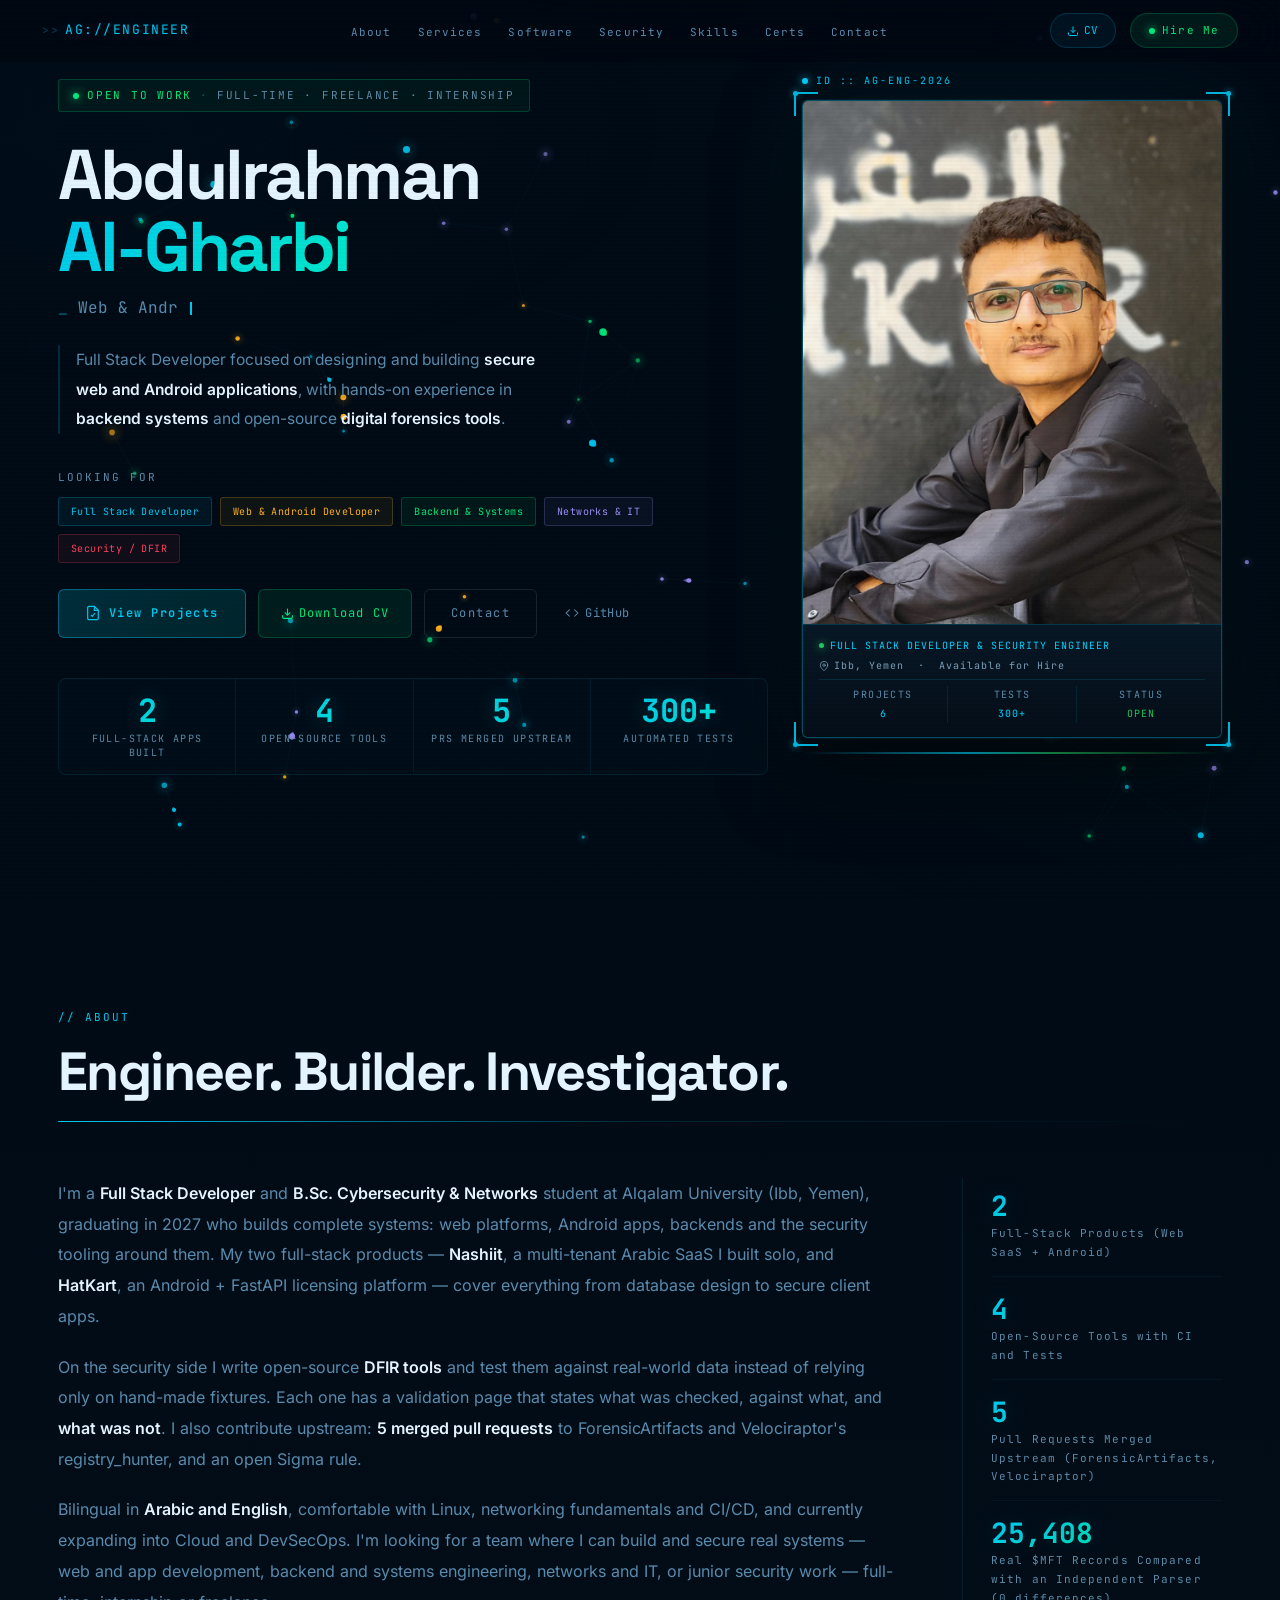
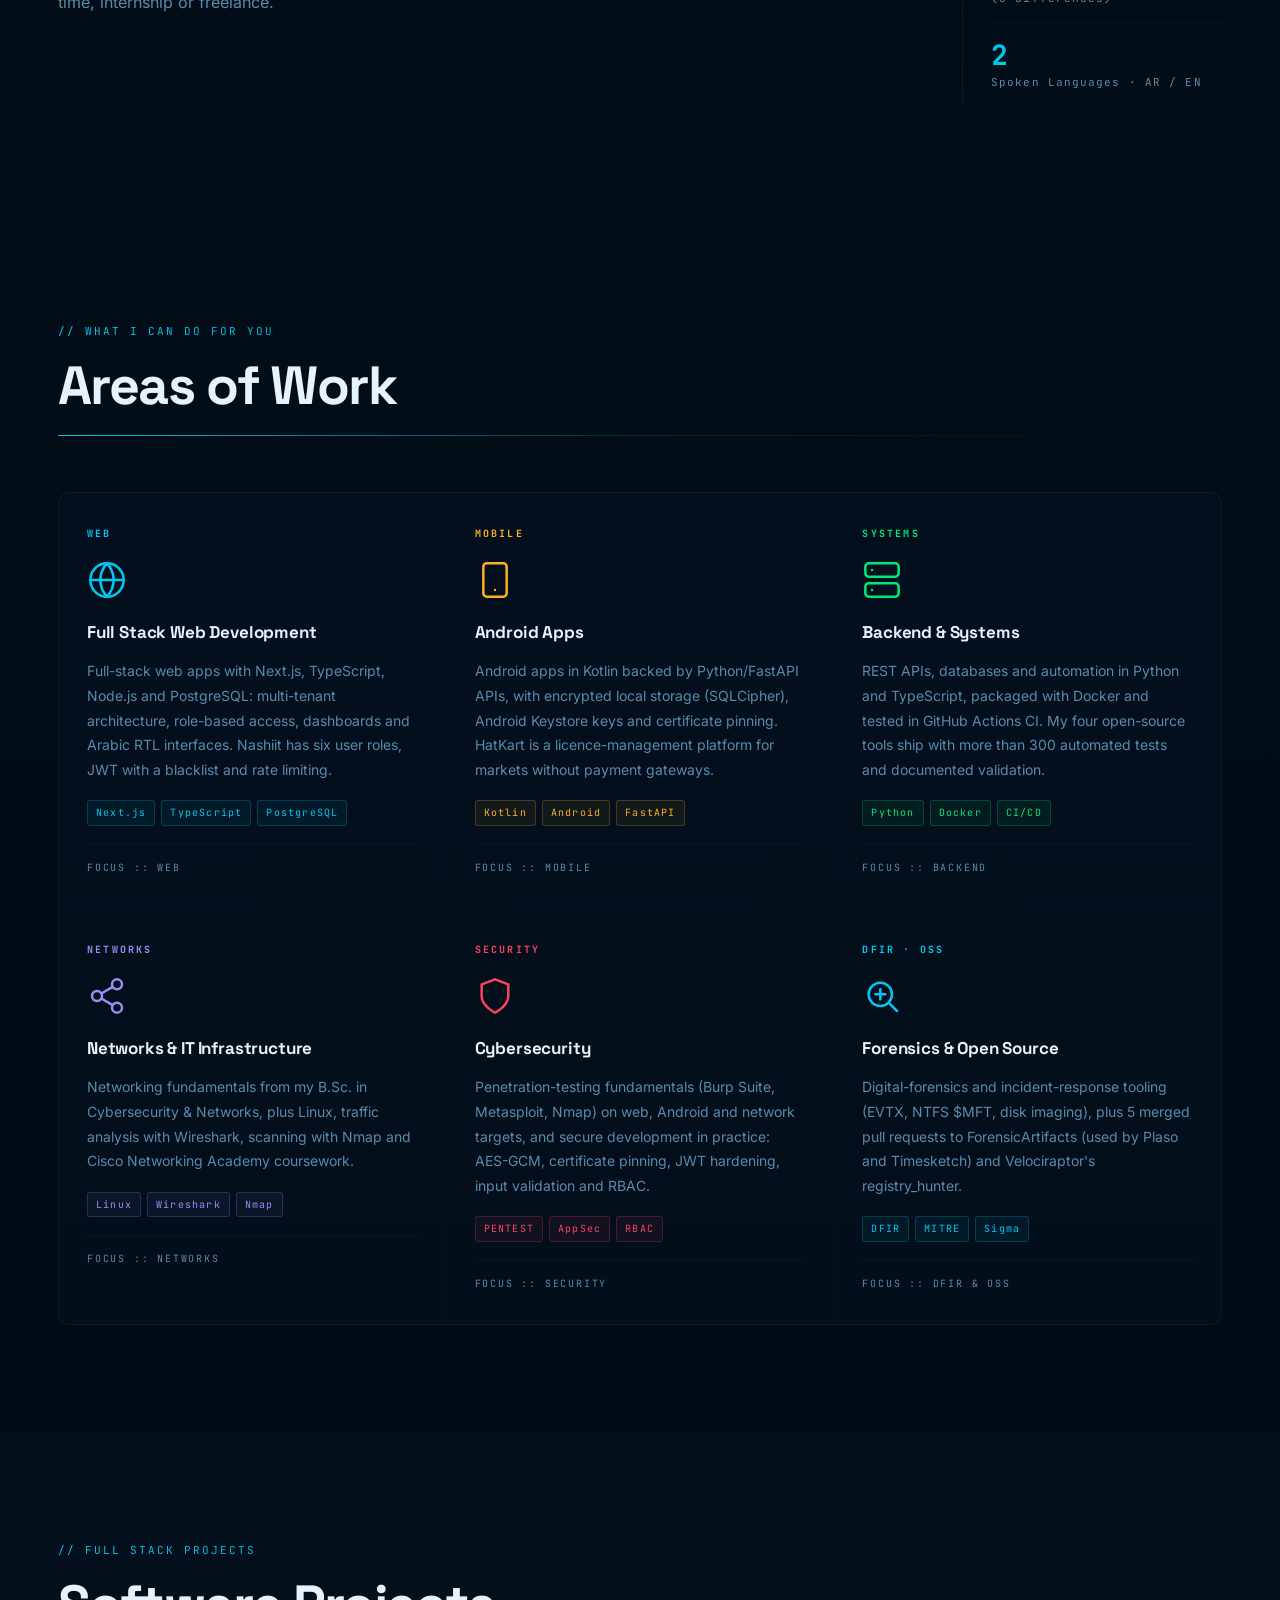
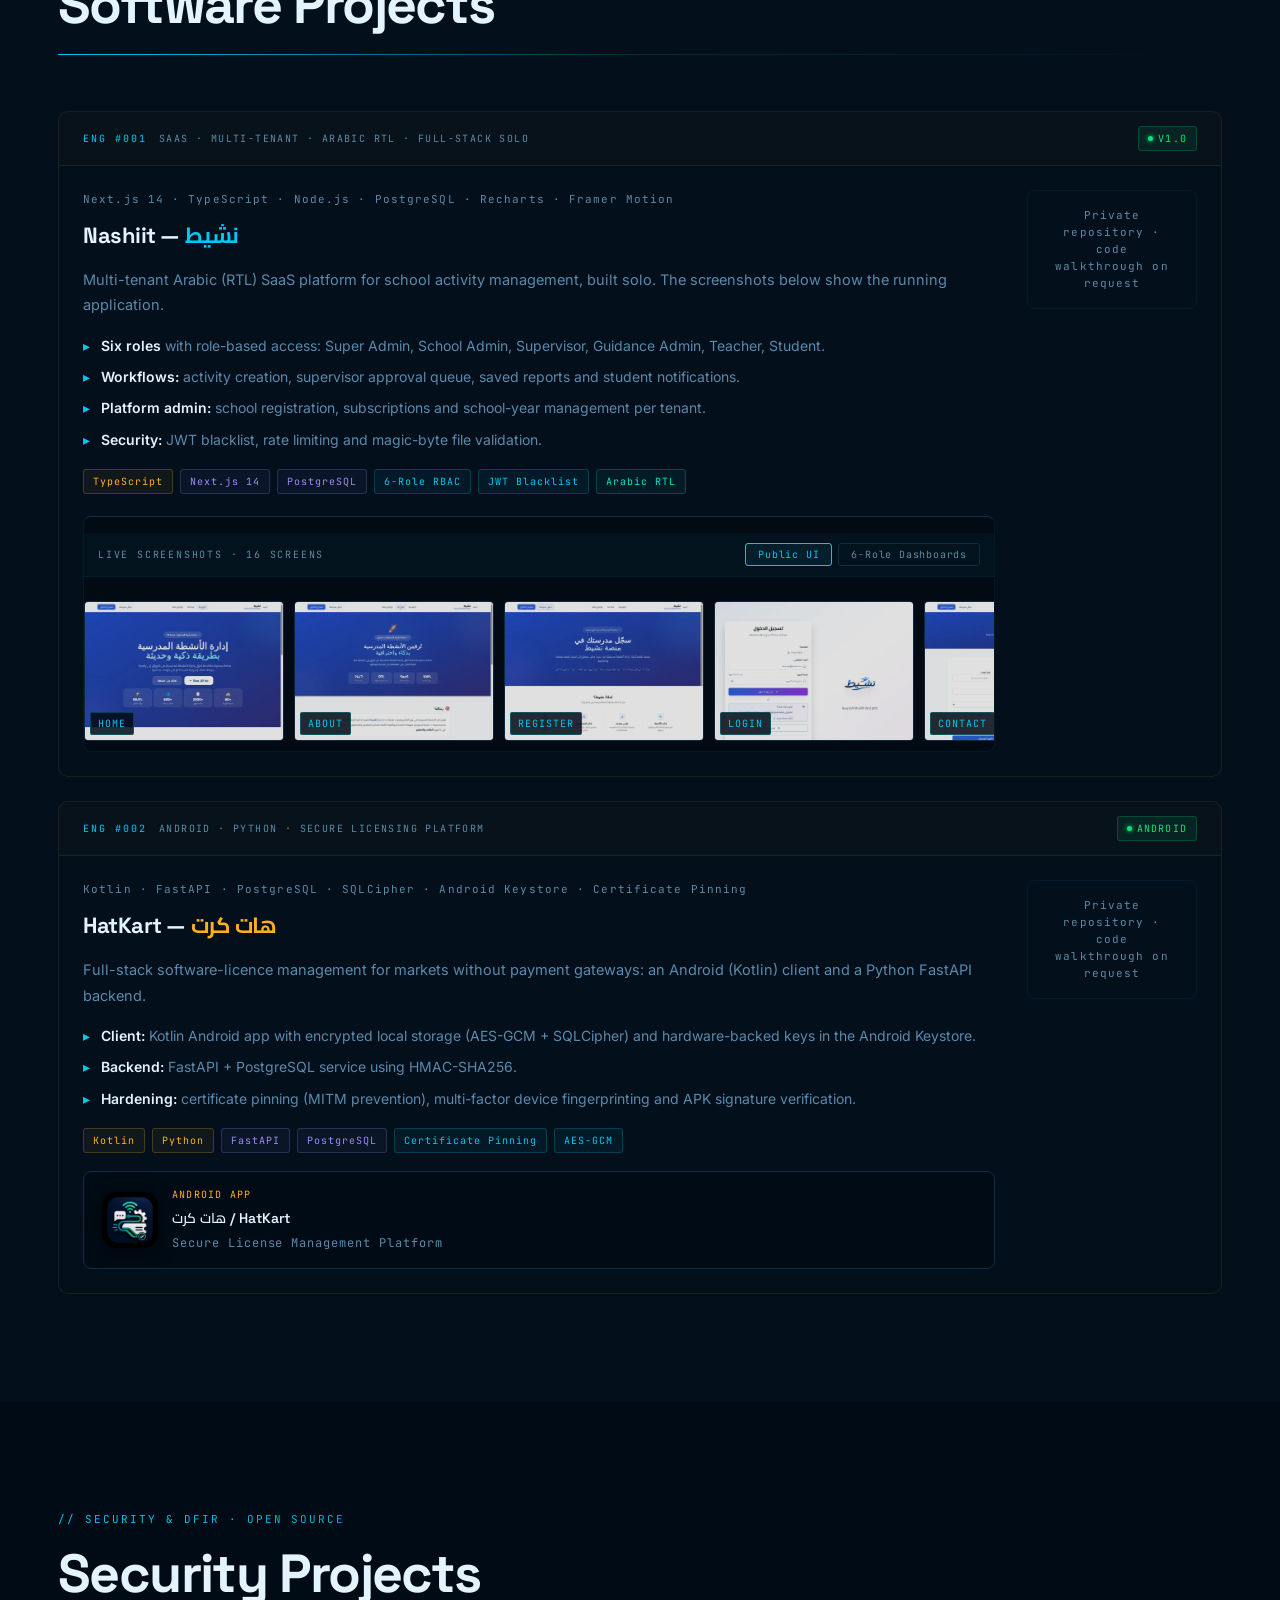
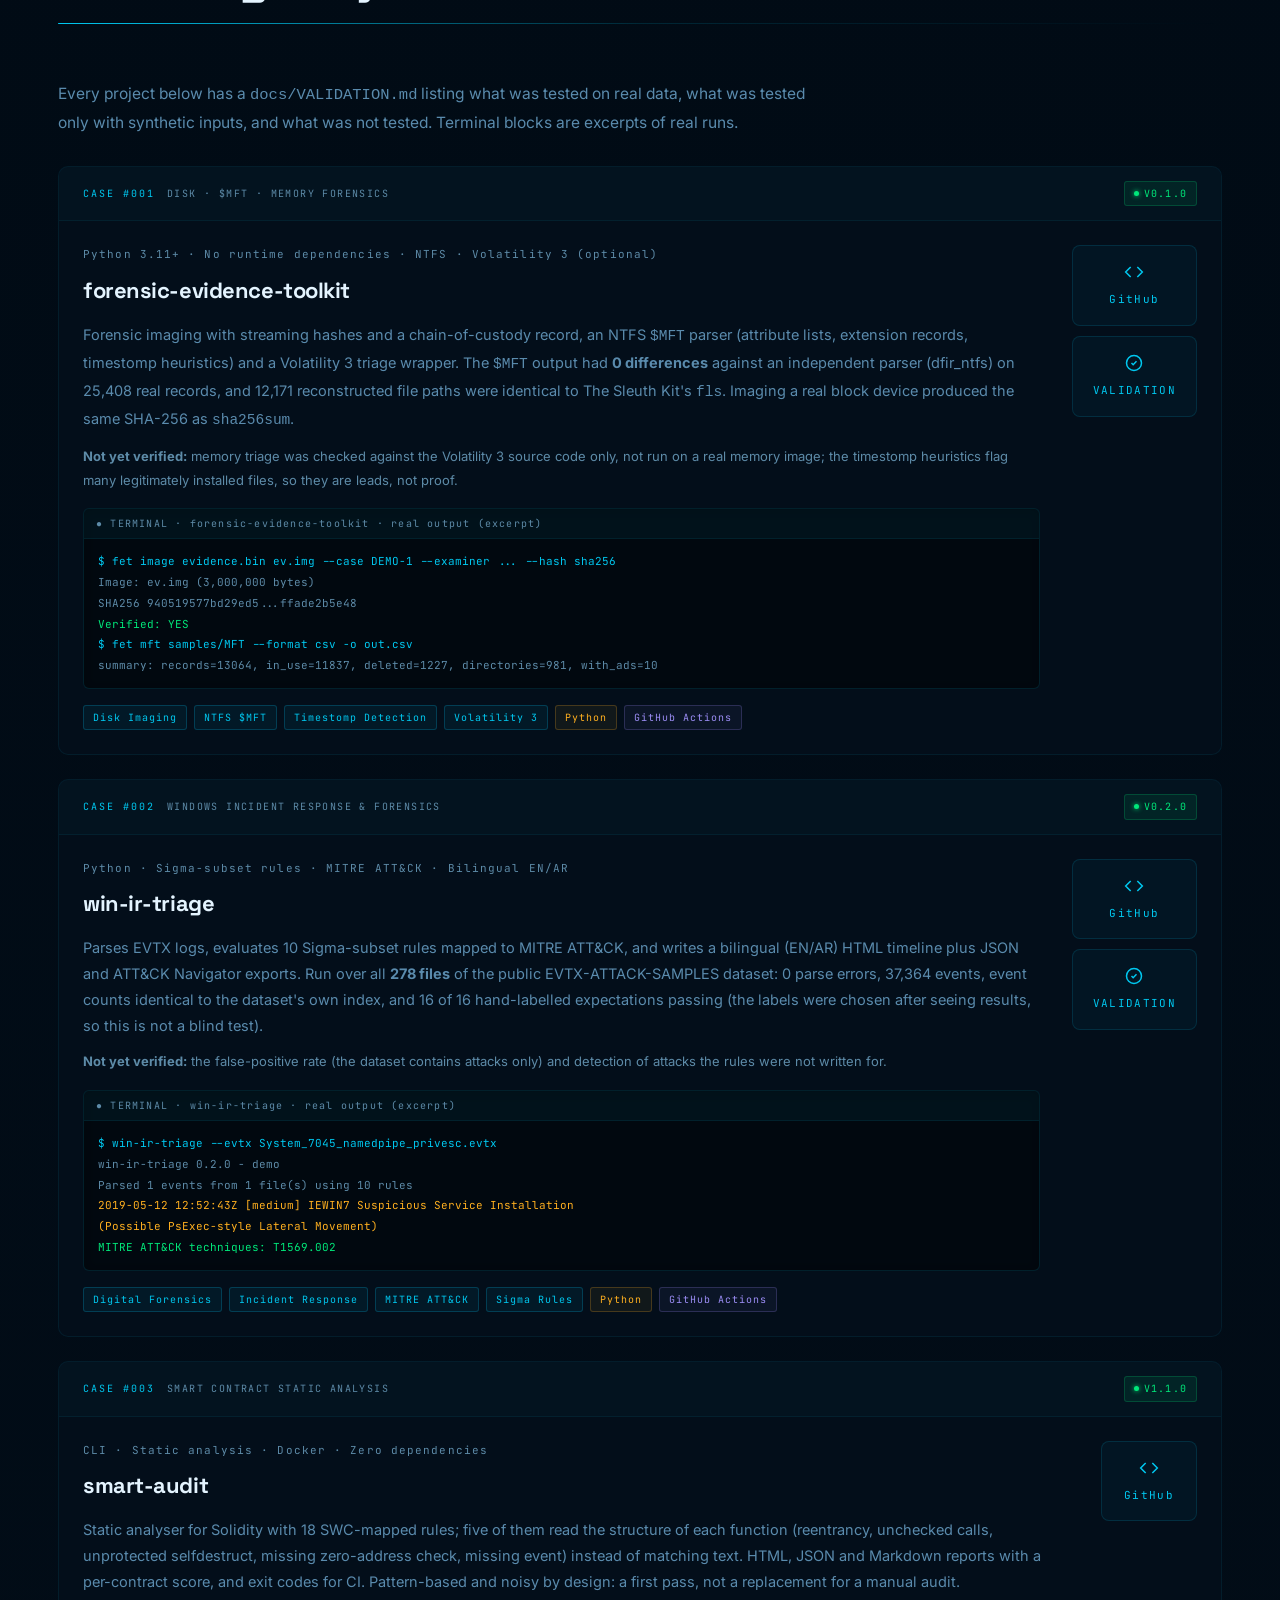
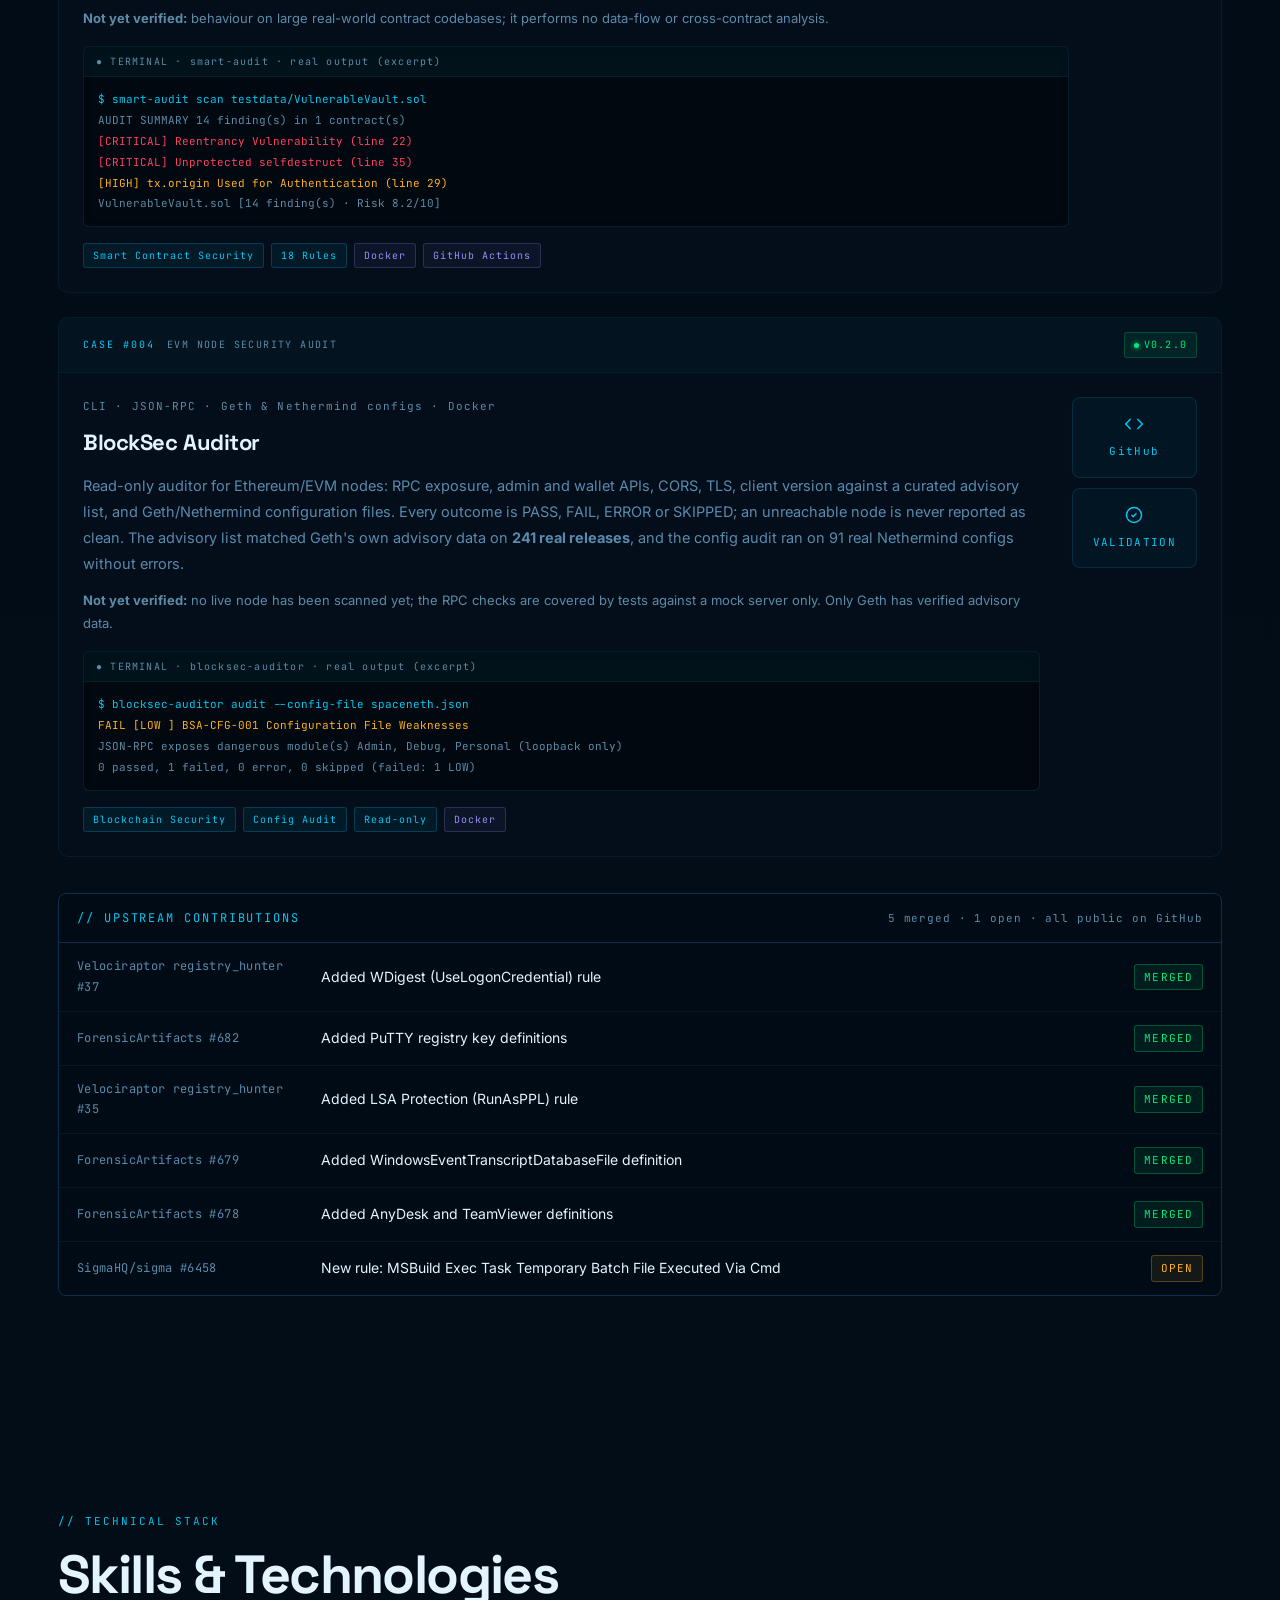
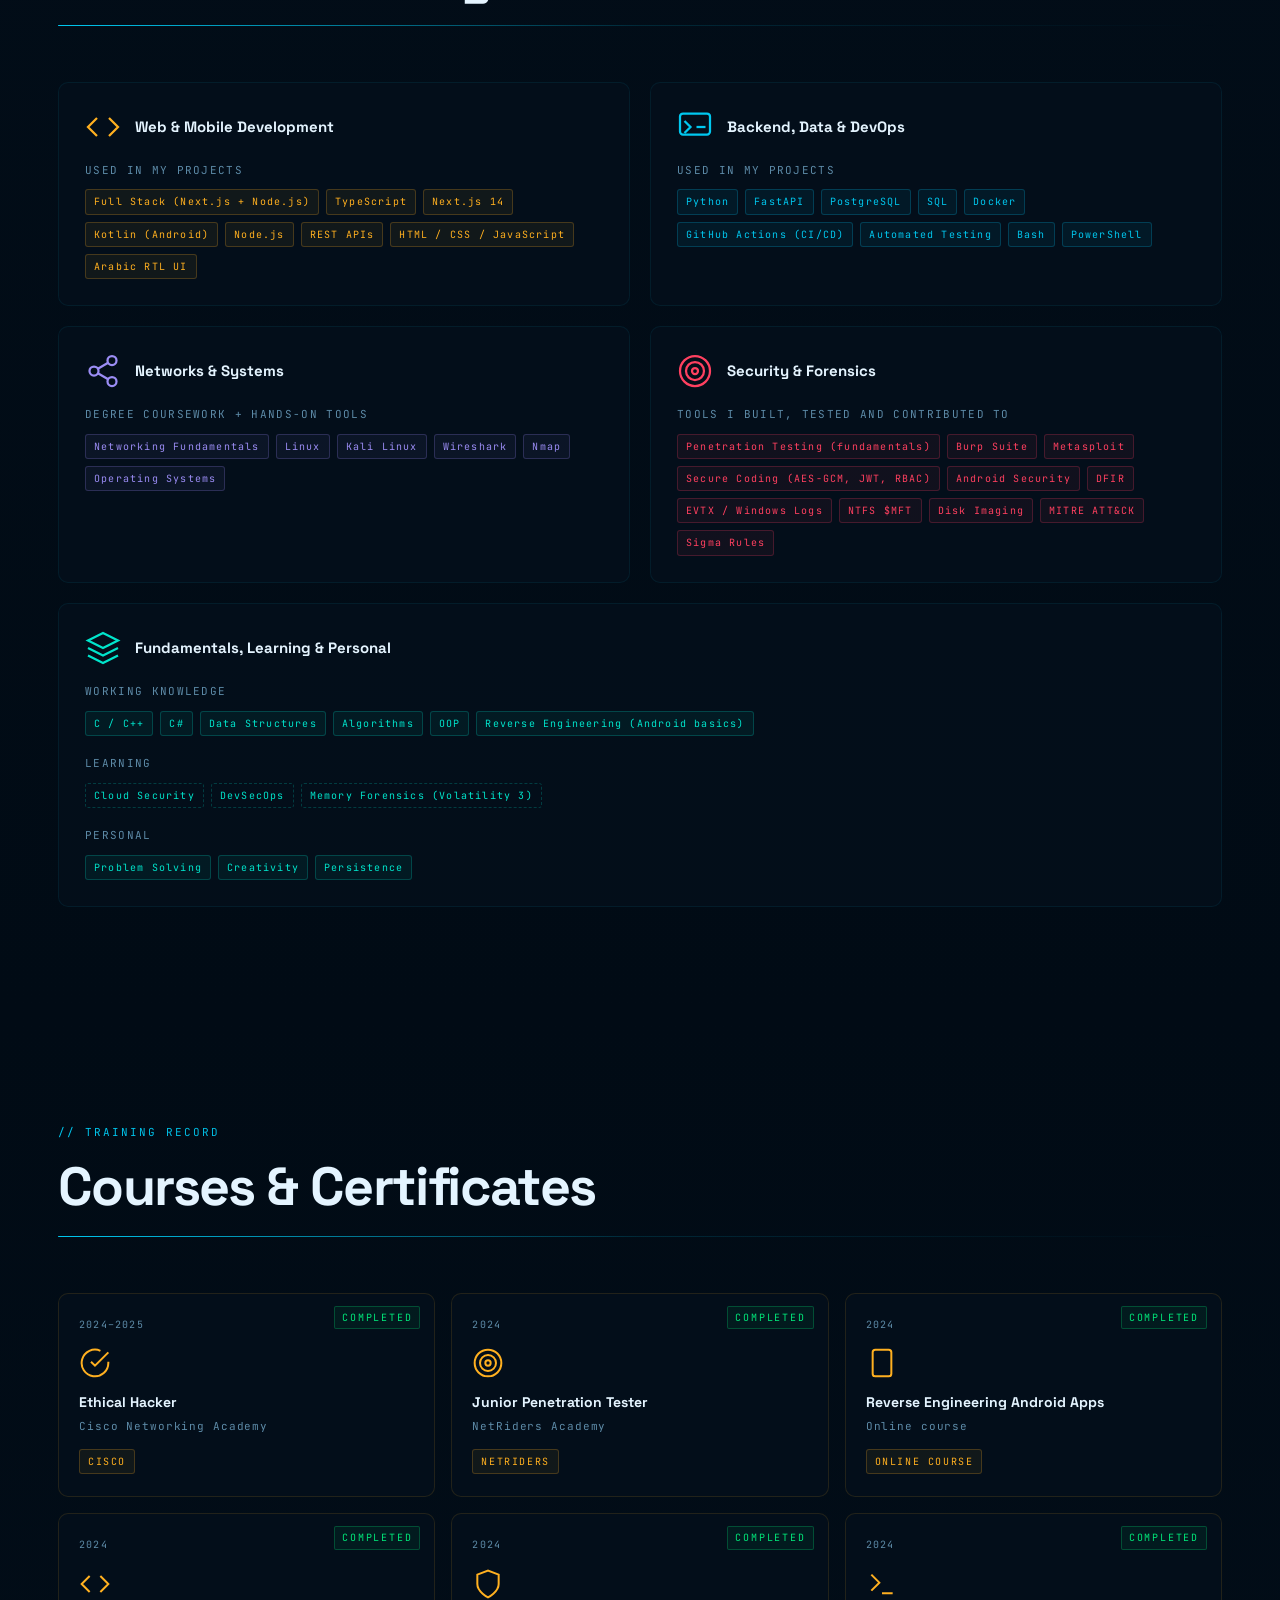
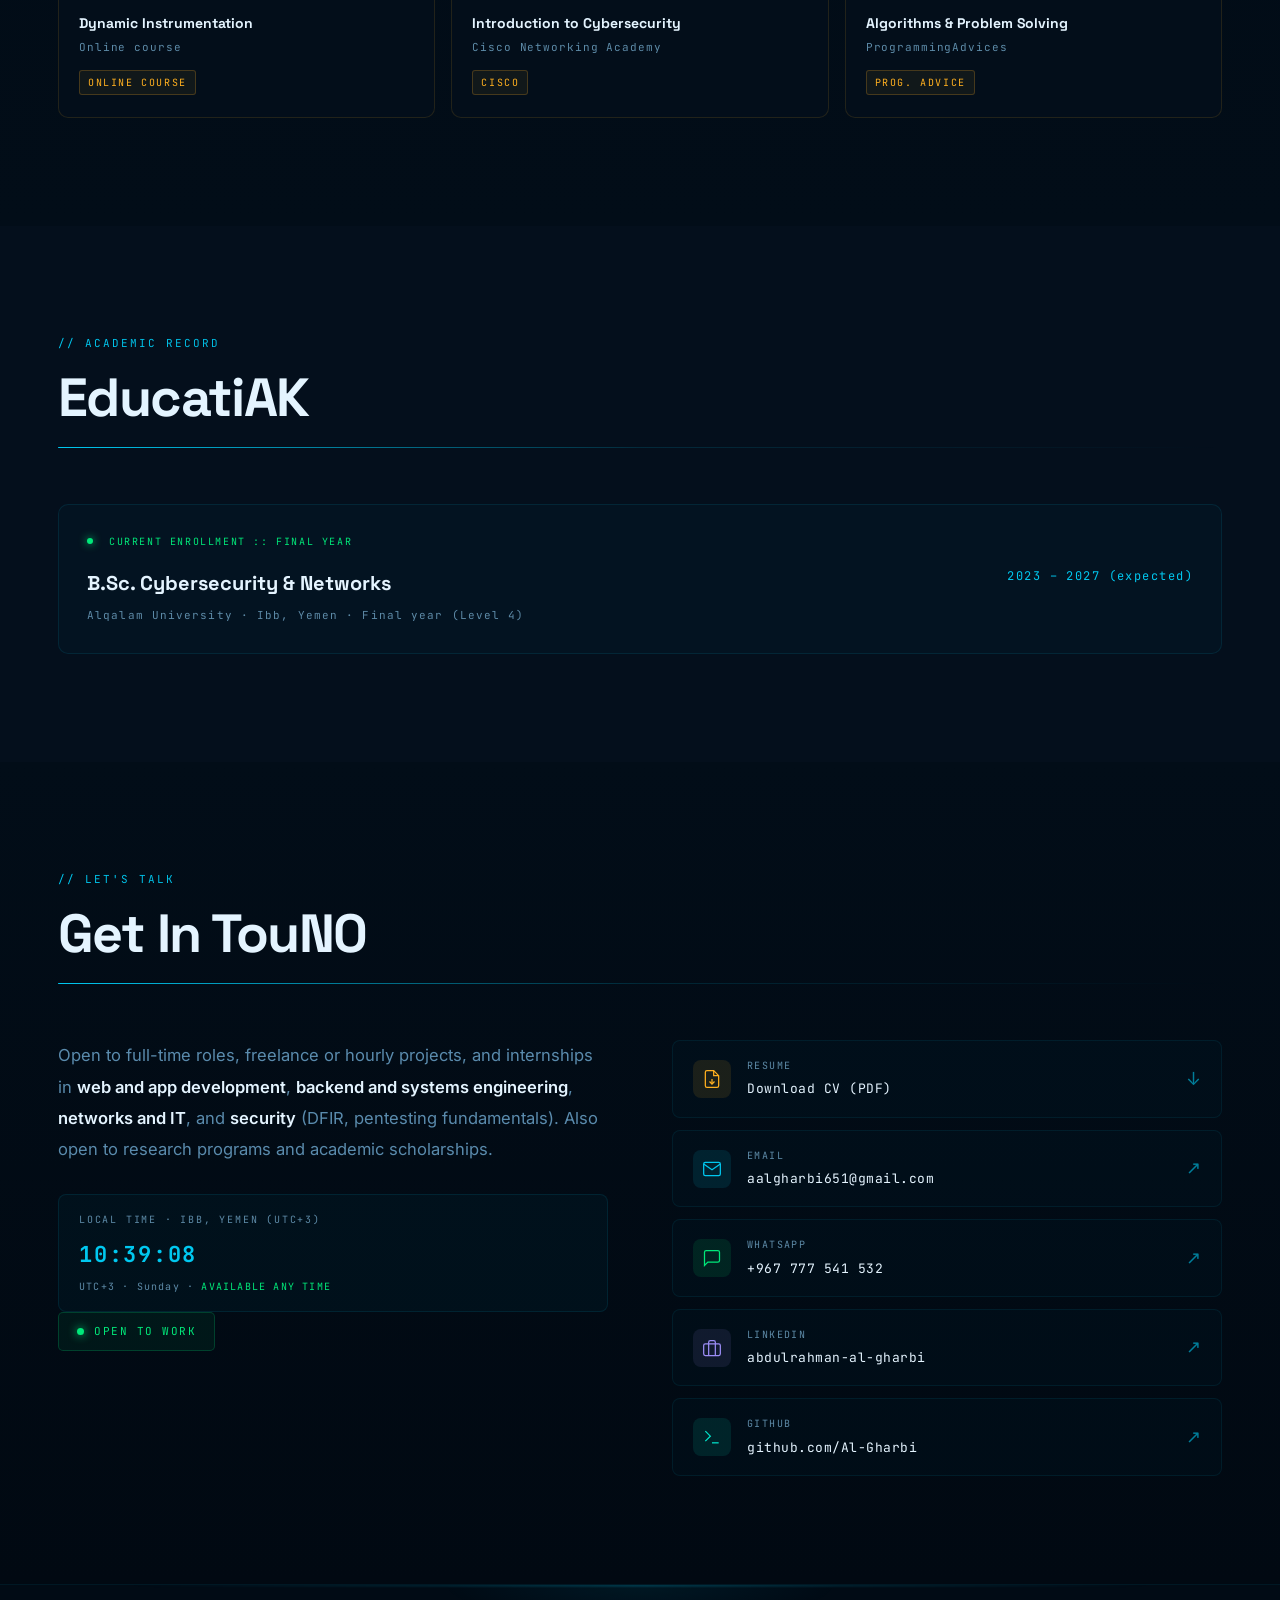
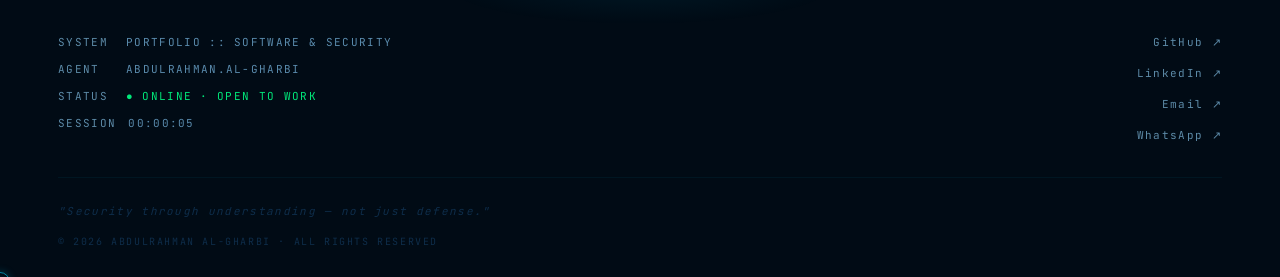
==== index.html @ 07741055 "Initial portfolio site" ====
<!DOCTYPE html>
<html lang="en" dir="ltr">
<head>
  <meta charset="UTF-8">
  <meta name="viewport" content="width=device-width, initial-scale=1.0">
  <meta name="theme-color" content="#010B15">
  <meta name="color-scheme" content="dark">
  <meta name="apple-mobile-web-app-capable" content="yes">
  <meta name="apple-mobile-web-app-status-bar-style" content="black-translucent">
  <meta http-equiv="Content-Security-Policy" content="default-src 'self'; script-src 'self'; style-src 'self' 'unsafe-inline'; img-src 'self' data:; font-src 'self'; connect-src 'none'; object-src 'none'; base-uri 'none'; form-action 'none'">
  <meta name="referrer" content="strict-origin-when-cross-origin">
  <title>Abdulrahman Al-Gharbi · Full Stack Developer, Systems &amp; Cybersecurity</title>
  <meta name="description" content="Full Stack Developer building secure web and Android applications and open-source digital forensics tools. Merged contributions to ForensicArtifacts and Velociraptor. Open to work.">
  <link rel="canonical" href="https://algharbi.dev/">
  <meta name="robots" content="index, follow">
  <meta name="author" content="Abdulrahman Al-Gharbi">

  <!-- Open Graph / Twitter -->
  <meta property="og:type"        content="website">
  <meta property="og:site_name"   content="Abdulrahman Al-Gharbi">
  <meta property="og:url"         content="https://algharbi.dev/">
  <meta property="og:title"       content="Abdulrahman Al-Gharbi · Full Stack Developer, Systems &amp; Cybersecurity">
  <meta property="og:description" content="Full Stack Developer building secure web and Android applications, backend systems and open-source digital forensics tools. Open to full-time, freelance and internship roles.">
  <meta property="og:image"       content="https://algharbi.dev/images/og-card.png">
  <meta property="og:image:width"  content="1200">
  <meta property="og:image:height" content="630">
  <meta property="og:image:alt"    content="Abdulrahman Al-Gharbi, Full Stack Developer, Systems and Cybersecurity">
  <meta name="twitter:card"        content="summary_large_image">
  <meta name="twitter:title"       content="Abdulrahman Al-Gharbi · Full Stack Developer, Systems &amp; Cybersecurity">
  <meta name="twitter:description" content="Full Stack Developer building secure web and Android applications, backend systems and open-source digital forensics tools. Open to work.">
  <meta name="twitter:image"       content="https://algharbi.dev/images/og-card.png">

  <link rel="icon" href="data:image/svg+xml,%3Csvg xmlns='http://www.w3.org/2000/svg' viewBox='0 0 32 32'%3E%3Crect width='32' height='32' rx='7' fill='%23010B15'/%3E%3Cpath d='M7 22l6-12 6 12M9.5 18h7' fill='none' stroke='%2300C8F0' stroke-width='2.4' stroke-linecap='round' stroke-linejoin='round'/%3E%3Cpath d='M26 14.5a4.5 4.5 0 1 0 0 3' fill='none' stroke='%2300E87A' stroke-width='2.4' stroke-linecap='round'/%3E%3C/svg%3E">
  <noscript><style>html #boot{display:none!important}html body .r{opacity:1!important;transform:none!important}html body .hire-float{display:none!important}</style></noscript>

  <link rel="preload" href="fonts/inter-latin-wght-normal.woff2" as="font" type="font/woff2" crossorigin>
  <link rel="preload" href="fonts/space-grotesk-latin-wght-normal.woff2" as="font" type="font/woff2" crossorigin>
  <link rel="stylesheet" href="css/style.css?v=7">

  <script type="application/ld+json">
  {
    "@context": "https://schema.org",
    "@type": "Person",
    "name": "Abdulrahman Al-Gharbi",
    "url": "https://algharbi.dev/",
    "image": "https://algharbi.dev/images/photo-hero.jpg",
    "jobTitle": "Full Stack Developer",
    "address": { "@type": "PostalAddress", "addressLocality": "Ibb", "addressCountry": "YE" },
    "affiliation": { "@type": "CollegeOrUniversity", "name": "Alqalam University" },
    "knowsLanguage": ["ar", "en"],
    "knowsAbout": ["Full stack development", "Web development", "Android development", "Backend systems", "Computer networks", "Cybersecurity", "Digital forensics", "Incident response"],
    "sameAs": ["https://github.com/Al-Gharbi", "https://linkedin.com/in/abdulrahman-al-gharbi"]
  }
  </script>
</head>
<body>
<a class="skip-link" href="#main">Skip to content</a>

<!-- ══ BOOT SCREEN ═══════════════════════════════════════ -->
<div id="boot" aria-hidden="true">
  <div class="boot-inner">
    <div class="boot-logo-wrap">
      <div class="boot-logo">AG://ENGINEER</div>
      <div class="boot-ver">SOFTWARE · SYSTEMS · SECURITY</div>
    </div>
    <div class="boot-div"></div>
    <div class="boot-lines" id="boot-lines"></div>
    <div class="boot-prog-wrap">
      <div class="boot-prog-label">LOADING PORTFOLIO · PRESS ANY KEY TO SKIP</div>
      <div class="boot-prog-bar"><div class="boot-prog-fill" id="boot-fill"></div></div>
      <div class="boot-prog-pct" id="boot-pct">0%</div>
    </div>
  </div>
</div>

<!-- ══ BACKGROUND CANVAS ════════════════════════════════ -->
<canvas id="bg-canvas" aria-hidden="true"></canvas>

<!-- ══ SCROLL PROGRESS ══════════════════════════════════ -->
<div id="scroll-bar" aria-hidden="true"></div>

<!-- ══ NAVIGATION ═══════════════════════════════════════ -->
<nav id="nav" aria-label="Main">
  <div class="nav-inner">
    <a href="#hero" class="nav-logo">
      <span class="nav-logo-brk" aria-hidden="true">&gt;&gt;</span>
      <span class="nav-logo-txt">AG://ENGINEER</span>
    </a>
    <ul class="nav-links" id="nav-links">
      <li><a href="#about">About</a></li>
      <li><a href="#services">Services</a></li>
      <li><a href="#engineering">Software</a></li>
      <li><a href="#projects">Security</a></li>
      <li><a href="#skills">Skills</a></li>
      <li><a href="#certs">Certs</a></li>
      <li><a href="#contact">Contact</a></li>
    </ul>
    <div class="nav-right">
      <a href="cv/Abdulrahman-Al-Gharbi-CV.pdf" download class="nav-cv" title="Download CV (PDF)"><svg viewBox="0 0 24 24" fill="none" stroke="currentColor" stroke-width="2" width="12" height="12" aria-hidden="true"><path d="M21 15v4a2 2 0 0 1-2 2H5a2 2 0 0 1-2-2v-4"/><polyline points="7 10 12 15 17 10"/><line x1="12" y1="15" x2="12" y2="3"/></svg> CV</a>
      <a href="mailto:aalgharbi651@gmail.com" class="nav-hire">
        <span class="nav-hire-dot"></span>
        <span>Hire Me</span>
      </a>
      <button class="nav-burger" id="nav-burger" type="button" aria-label="Open menu" aria-expanded="false" aria-controls="nav-links"><span></span><span></span><span></span></button>
    </div>
  </div>
</nav>

<main id="main">

<!-- ══ HERO ══════════════════════════════════════════════ -->
<section id="hero">
  <div class="container">
    <div class="hero-grid">

      <!-- Left: Content -->
      <div class="hero-content">
        <div class="hero-badge">
          <span class="badge-pulse"></span>
          <span>OPEN TO WORK</span>
          <span class="badge-sep">·</span>
          <span class="badge-id">FULL-TIME · FREELANCE · INTERNSHIP</span>
        </div>

        <h1 class="hero-name">
          <span>Abdulrahman</span><br>
          <span class="name-hl">Al-Gharbi</span>
        </h1>

        <p class="sr-only">Full Stack Developer, Android and backend developer, networks and systems, cybersecurity and DFIR.</p>
        <div class="hero-role" dir="ltr" aria-hidden="true">
          <span class="role-prefix">_</span>
          <span id="role-text">Full Stack Developer</span>
          <span class="cursor-blink"></span>
        </div>

        <p class="hero-desc">
          Full Stack Developer focused on designing and building <strong>secure web and Android applications</strong>,
          with hands-on experience in <strong>backend systems</strong> and open-source
          <strong>digital forensics tools</strong>.
        </p>

        <div class="hero-roles">
          <span class="hero-roles-lbl">LOOKING FOR</span>
          <ul>
            <li class="stag cyn">Full Stack Developer</li>
            <li class="stag amb">Web &amp; Android Developer</li>
            <li class="stag grn">Backend &amp; Systems</li>
            <li class="stag vio">Networks &amp; IT</li>
            <li class="stag red">Security / DFIR</li>
          </ul>
        </div>

        <div class="hero-ctas">
          <a href="#engineering" class="btn-primary">
            <svg viewBox="0 0 24 24" fill="none" stroke="currentColor" stroke-width="1.8" aria-hidden="true"><path d="M14 2H6a2 2 0 0 0-2 2v16a2 2 0 0 0 2 2h12a2 2 0 0 0 2-2V8z"/><polyline points="14 2 14 8 20 8"/><polyline points="9 15 11 17 15 12"/></svg>
            View Projects
          </a>
          <a href="cv/Abdulrahman-Al-Gharbi-CV.pdf" download class="btn-cv"><svg viewBox="0 0 24 24" fill="none" stroke="currentColor" stroke-width="2" width="13" height="13" aria-hidden="true"><path d="M21 15v4a2 2 0 0 1-2 2H5a2 2 0 0 1-2-2v-4"/><polyline points="7 10 12 15 17 10"/><line x1="12" y1="15" x2="12" y2="3"/></svg> Download CV</a>
          <a href="#contact" class="btn-secondary">Contact</a>
          <a href="https://github.com/Al-Gharbi" target="_blank" rel="noopener" class="btn-ghost">
            <svg viewBox="0 0 24 24" fill="none" stroke="currentColor" stroke-width="1.8" aria-hidden="true"><polyline points="16 18 22 12 16 6"/><polyline points="8 6 2 12 8 18"/></svg>
            GitHub
          </a>
        </div>

        <!-- stats: security figures are documented in each tool's docs/VALIDATION.md; PR counts are public on GitHub -->
        <div class="hero-stats">
          <div class="hstat">
            <div class="hstat-val">2</div>
            <div class="hstat-lbl">Full-stack apps built</div>
          </div>
          <div class="hstat-sep"></div>
          <div class="hstat">
            <div class="hstat-val">4</div>
            <div class="hstat-lbl">Open-source tools</div>
          </div>
          <div class="hstat-sep"></div>
          <div class="hstat">
            <div class="hstat-val">5</div>
            <div class="hstat-lbl">PRs merged upstream</div>
          </div>
          <div class="hstat-sep"></div>
          <div class="hstat">
            <div class="hstat-val">300+</div>
            <div class="hstat-lbl">Automated tests</div>
          </div>
        </div>
      </div>

      <!-- RIGHT: PHOTO -->
      <div class="hero-photo-wrap hero-photo" id="profile-visual">
        <div class="photo-top-label">
          <span class="ptl-dot"></span>
          ID :: AG-ENG-2026
        </div>
        <div class="pc-tl"></div>
        <div class="pc-tr"></div>
        <div class="pc-bl"></div>
        <div class="pc-br"></div>
        <div class="photo-inner">
          <div class="photo-media">
            <img src="images/photo-hero.jpg" alt="Portrait of Abdulrahman Al-Gharbi" width="1000" height="1250" decoding="async" fetchpriority="high">
          </div>
          <div class="photo-badge">
            <div class="badge-role">
              <span class="badge-role-dot"></span>
              Full Stack Developer &amp; Security Engineer
            </div>
            <div class="badge-loc"><svg viewBox="0 0 24 24" fill="none" stroke="currentColor" stroke-width="1.8" stroke-linecap="round" stroke-linejoin="round" class="badge-loc-ico" aria-hidden="true"><path d="M21 10c0 7-9 13-9 13S3 17 3 10a9 9 0 0 1 18 0z"/><circle cx="12" cy="10" r="3"/></svg> Ibb, Yemen &nbsp;·&nbsp; Available for Hire</div>
            <div class="photo-hud-data">
              <div class="phd-item"><span class="phd-k">PROJECTS</span><span class="phd-v">6</span></div>
              <div class="phd-item"><span class="phd-k">TESTS</span><span class="phd-v">300+</span></div>
              <div class="phd-item"><span class="phd-k">STATUS</span><span class="phd-v grn">OPEN</span></div>
            </div>
          </div>
        </div>
        <div class="photo-glow-bar"></div>
      </div>

    </div>
  </div>
</section>

<!-- ══ ABOUT ═════════════════════════════════════════════ -->
<section id="about" class="sect-alt">
  <div class="container">
    <div class="sec-hdr">
      <span class="sec-lbl">// ABOUT</span>
      <h2 class="sec-ttl">Engineer. Builder. Investigator.</h2>
      <div class="sec-rule"></div>
    </div>
    <div class="about-grid">
      <div class="about-txt">
        <p class="body-p r">I'm a <strong>Full Stack Developer</strong> and <strong>B.Sc. Cybersecurity &amp; Networks</strong> student at Alqalam University (Ibb, Yemen), graduating in 2027 who builds complete systems: web platforms, Android apps, backends and the security tooling around them. My two full-stack products &mdash; <strong>Nashiit</strong>, a multi-tenant Arabic SaaS I built solo, and <strong>HatKart</strong>, an Android + FastAPI licensing platform &mdash; cover everything from database design to secure client apps.</p>
        <p class="body-p r">On the security side I write open-source <strong>DFIR tools</strong> and test them against real-world data instead of relying only on hand-made fixtures. Each one has a validation page that states what was checked, against what, and <strong>what was not</strong>. I also contribute upstream: <strong>5 merged pull requests</strong> to ForensicArtifacts and Velociraptor's registry_hunter, and an open Sigma rule.</p>
        <p class="body-p r">Bilingual in <strong>Arabic and English</strong>, comfortable with Linux, networking fundamentals and CI/CD, and currently expanding into Cloud and DevSecOps. I'm looking for a team where I can build and secure real systems &mdash; web and app development, backend and systems engineering, networks and IT, or junior security work &mdash; full-time, internship or freelance.</p>
      </div>
      <div class="about-stats">
        <div class="astat r"><div class="astat-n">2</div><div class="astat-l">Full-Stack Products (Web SaaS + Android)</div></div>
        <div class="astat r"><div class="astat-n">4</div><div class="astat-l">Open-Source Tools with CI and Tests</div></div>
        <div class="astat r"><div class="astat-n">5</div><div class="astat-l">Pull Requests Merged Upstream (ForensicArtifacts, Velociraptor)</div></div>
        <div class="astat r"><div class="astat-n">25,408</div><div class="astat-l">Real $MFT Records Compared with an Independent Parser (0 differences)</div></div>
        <div class="astat r"><div class="astat-n">2</div><div class="astat-l">Spoken Languages · AR / EN</div></div>
      </div>
    </div>
  </div>
</section>

<!-- ══ SERVICES ═══════════════════════════════════════════ -->
<section id="services">
  <div class="container">
    <div class="sec-hdr">
      <span class="sec-lbl">// WHAT I CAN DO FOR YOU</span>
      <h2 class="sec-ttl">Areas of Work</h2>
      <div class="sec-rule"></div>
    </div>
    <div class="svc-grid">

      <div class="svc-card r">
        <div class="svc-lvl cyn">WEB</div>
        <div class="svc-ico cyn"><svg viewBox="0 0 24 24" fill="none" stroke="currentColor" stroke-width="1.5" stroke-linecap="round" stroke-linejoin="round" aria-hidden="true"><circle cx="12" cy="12" r="10"/><line x1="2" y1="12" x2="22" y2="12"/><path d="M12 2a15.3 15.3 0 0 1 4 10 15.3 15.3 0 0 1-4 10 15.3 15.3 0 0 1-4-10 15.3 15.3 0 0 1 4-10z"/></svg></div>
        <h3 class="svc-ti">Full Stack Web Development</h3>
        <p class="svc-de">Full-stack web apps with Next.js, TypeScript, Node.js and PostgreSQL: multi-tenant architecture, role-based access, dashboards and Arabic RTL interfaces. Nashiit has six user roles, JWT with a blacklist and rate limiting.</p>
        <div class="svc-tags"><span class="stag cyn">Next.js</span><span class="stag cyn">TypeScript</span><span class="stag cyn">PostgreSQL</span></div>
        <div class="svc-foot">FOCUS :: WEB</div>
      </div>

      <div class="svc-card r">
        <div class="svc-lvl amb">MOBILE</div>
        <div class="svc-ico amb"><svg viewBox="0 0 24 24" fill="none" stroke="currentColor" stroke-width="1.5" stroke-linecap="round" stroke-linejoin="round" aria-hidden="true"><rect x="5" y="2" width="14" height="20" rx="2"/><line x1="12" y1="18" x2="12.01" y2="18"/></svg></div>
        <h3 class="svc-ti">Android Apps</h3>
        <p class="svc-de">Android apps in Kotlin backed by Python/FastAPI APIs, with encrypted local storage (SQLCipher), Android Keystore keys and certificate pinning. HatKart is a licence-management platform for markets without payment gateways.</p>
        <div class="svc-tags"><span class="stag amb">Kotlin</span><span class="stag amb">Android</span><span class="stag amb">FastAPI</span></div>
        <div class="svc-foot">FOCUS :: MOBILE</div>
      </div>

      <div class="svc-card r">
        <div class="svc-lvl grn">SYSTEMS</div>
        <div class="svc-ico grn"><svg viewBox="0 0 24 24" fill="none" stroke="currentColor" stroke-width="1.5" stroke-linecap="round" stroke-linejoin="round" aria-hidden="true"><rect x="2" y="2" width="20" height="8" rx="2"/><rect x="2" y="14" width="20" height="8" rx="2"/><line x1="6" y1="6" x2="6.01" y2="6"/><line x1="6" y1="18" x2="6.01" y2="18"/></svg></div>
        <h3 class="svc-ti">Backend &amp; Systems</h3>
        <p class="svc-de">REST APIs, databases and automation in Python and TypeScript, packaged with Docker and tested in GitHub Actions CI. My four open-source tools ship with more than 300 automated tests and documented validation.</p>
        <div class="svc-tags"><span class="stag grn">Python</span><span class="stag grn">Docker</span><span class="stag grn">CI/CD</span></div>
        <div class="svc-foot">FOCUS :: BACKEND</div>
      </div>

      <div class="svc-card r">
        <div class="svc-lvl vio">NETWORKS</div>
        <div class="svc-ico vio"><svg viewBox="0 0 24 24" fill="none" stroke="currentColor" stroke-width="1.5" stroke-linecap="round" stroke-linejoin="round" aria-hidden="true"><circle cx="18" cy="5" r="3"/><circle cx="6" cy="12" r="3"/><circle cx="18" cy="19" r="3"/><line x1="8.59" y1="13.51" x2="15.42" y2="17.49"/><line x1="15.41" y1="6.51" x2="8.59" y2="10.49"/></svg></div>
        <h3 class="svc-ti">Networks &amp; IT Infrastructure</h3>
        <p class="svc-de">Networking fundamentals from my B.Sc. in Cybersecurity &amp; Networks, plus Linux, traffic analysis with Wireshark, scanning with Nmap and Cisco Networking Academy coursework.</p>
        <div class="svc-tags"><span class="stag vio">Linux</span><span class="stag vio">Wireshark</span><span class="stag vio">Nmap</span></div>
        <div class="svc-foot">FOCUS :: NETWORKS</div>
      </div>

      <div class="svc-card r">
        <div class="svc-lvl red">SECURITY</div>
        <div class="svc-ico red"><svg viewBox="0 0 24 24" fill="none" stroke="currentColor" stroke-width="1.5" stroke-linecap="round" stroke-linejoin="round" aria-hidden="true"><path d="M12 22s8-4 8-10V5l-8-3-8 3v7c0 6 8 10 8 10z"/></svg></div>
        <h3 class="svc-ti">Cybersecurity</h3>
        <p class="svc-de">Penetration-testing fundamentals (Burp Suite, Metasploit, Nmap) on web, Android and network targets, and secure development in practice: AES-GCM, certificate pinning, JWT hardening, input validation and RBAC.</p>
        <div class="svc-tags"><span class="stag red">PENTEST</span><span class="stag red">AppSec</span><span class="stag red">RBAC</span></div>
        <div class="svc-foot">FOCUS :: SECURITY</div>
      </div>

      <div class="svc-card r">
        <div class="svc-lvl cyn">DFIR · OSS</div>
        <div class="svc-ico cyn"><svg viewBox="0 0 24 24" fill="none" stroke="currentColor" stroke-width="1.5" stroke-linecap="round" stroke-linejoin="round" aria-hidden="true"><circle cx="11" cy="11" r="7"/><path d="m21 21-4.3-4.3"/><line x1="11" y1="8" x2="11" y2="14"/><line x1="8" y1="11" x2="14" y2="11"/></svg></div>
        <h3 class="svc-ti">Forensics &amp; Open Source</h3>
        <p class="svc-de">Digital-forensics and incident-response tooling (EVTX, NTFS $MFT, disk imaging), plus 5 merged pull requests to ForensicArtifacts (used by Plaso and Timesketch) and Velociraptor's registry_hunter.</p>
        <div class="svc-tags"><span class="stag cyn">DFIR</span><span class="stag cyn">MITRE</span><span class="stag cyn">Sigma</span></div>
        <div class="svc-foot">FOCUS :: DFIR &amp; OSS</div>
      </div>

    </div>
  </div>
</section>

<!-- ══ SOFTWARE PROJECTS ═══════════════════════════════════ -->
<section id="engineering" class="sect-alt">
  <div class="container">
    <div class="sec-hdr">
      <span class="sec-lbl">// FULL STACK PROJECTS</span>
      <h2 class="sec-ttl">Software Projects</h2>
      <div class="sec-rule"></div>
    </div>
    <div class="case-list">

      <div class="case-card eng-card r">
        <div class="case-hdr">
          <div class="case-meta"><span class="case-num">ENG #001</span><span class="case-cat">SaaS · MULTI-TENANT · ARABIC RTL · FULL-STACK SOLO</span></div>
          <div class="case-badges"><span class="bsta dep"><span class="d"></span>v1.0</span></div>
        </div>
        <div class="case-body">
          <div class="case-main">
            <div class="case-stack">Next.js 14 · TypeScript · Node.js · PostgreSQL · Recharts · Framer Motion</div>
            <h3 class="case-name">Nashiit — <span class="arabic-hl" lang="ar">نشيط</span></h3>
            <p class="case-desc">Multi-tenant Arabic (RTL) SaaS platform for school activity management, built solo. The screenshots below show the running application.</p>
            <ul class="case-points">
              <li><strong>Six roles</strong> with role-based access: Super Admin, School Admin, Supervisor, Guidance Admin, Teacher, Student.</li>
              <li><strong>Workflows:</strong> activity creation, supervisor approval queue, saved reports and student notifications.</li>
              <li><strong>Platform admin:</strong> school registration, subscriptions and school-year management per tenant.</li>
              <li><strong>Security:</strong> JWT blacklist, rate limiting and magic-byte file validation.</li>
            </ul>
            <div class="case-tags"><span class="ctag amb">TypeScript</span><span class="ctag vio">Next.js 14</span><span class="ctag vio">PostgreSQL</span><span class="ctag cyn">6-Role RBAC</span><span class="ctag cyn">JWT Blacklist</span><span class="ctag tel">Arabic RTL</span></div>

            <!-- ── Nashiit Screenshots Gallery ──────────── -->
            <div class="proj-screenshots">
              <div class="ps-header">
                <span class="ps-label">LIVE SCREENSHOTS · 16 SCREENS</span>
                <div class="ps-tabs" role="tablist" aria-label="Screenshot groups">
                  <button type="button" class="ps-tab active" role="tab" id="tab-nashiit-pub" aria-selected="true" aria-controls="nashiit-pub" data-target="nashiit-pub">Public UI</button>
                  <button type="button" class="ps-tab" role="tab" id="tab-nashiit-int" aria-selected="false" aria-controls="nashiit-int" data-target="nashiit-int" tabindex="-1">6-Role Dashboards</button>
                </div>
              </div>
              <div class="ps-strip" id="nashiit-pub" role="tabpanel" aria-labelledby="tab-nashiit-pub">
                <button type="button" class="ps-thumb-wrap" data-cap="Nashiit — Home / Landing Page" aria-label="Open screenshot: Nashiit — Home / Landing Page"><img src="images/nashiit/01-home.webp" alt="" class="ps-thumb" width="960" height="825" loading="lazy" decoding="async"><span class="ps-role-badge" aria-hidden="true">HOME</span></button>
                <button type="button" class="ps-thumb-wrap" data-cap="Nashiit — About Platform" aria-label="Open screenshot: Nashiit — About Platform"><img src="images/nashiit/02-about.webp" alt="" class="ps-thumb" width="960" height="825" loading="lazy" decoding="async"><span class="ps-role-badge" aria-hidden="true">ABOUT</span></button>
                <button type="button" class="ps-thumb-wrap" data-cap="Nashiit — School Registration Form" aria-label="Open screenshot: Nashiit — School Registration Form"><img src="images/nashiit/03-school-registration.webp" alt="" class="ps-thumb" width="960" height="825" loading="lazy" decoding="async"><span class="ps-role-badge" aria-hidden="true">REGISTER</span></button>
                <button type="button" class="ps-thumb-wrap" data-cap="Nashiit — Secure Login" aria-label="Open screenshot: Nashiit — Secure Login"><img src="images/nashiit/04-login.webp" alt="" class="ps-thumb" width="960" height="825" loading="lazy" decoding="async"><span class="ps-role-badge" aria-hidden="true">LOGIN</span></button>
                <button type="button" class="ps-thumb-wrap" data-cap="Nashiit — Contact Page" aria-label="Open screenshot: Nashiit — Contact Page"><img src="images/nashiit/05-contact.webp" alt="" class="ps-thumb" width="960" height="825" loading="lazy" decoding="async"><span class="ps-role-badge" aria-hidden="true">CONTACT</span></button>
              </div>
              <div class="ps-strip hidden" id="nashiit-int" role="tabpanel" aria-labelledby="tab-nashiit-int">
                <button type="button" class="ps-thumb-wrap" data-cap="Super Admin — Main Dashboard" aria-label="Open screenshot: Super Admin — Main Dashboard"><img src="images/nashiit-internal/01-super-admin-dashboard.webp" alt="" class="ps-thumb" width="900" height="774" loading="lazy" decoding="async"><span class="ps-role-badge" aria-hidden="true">SUPER ADMIN</span></button>
                <button type="button" class="ps-thumb-wrap" data-cap="Super Admin — Schools Management" aria-label="Open screenshot: Super Admin — Schools Management"><img src="images/nashiit-internal/02-super-admin-schools.webp" alt="" class="ps-thumb" width="900" height="774" loading="lazy" decoding="async"><span class="ps-role-badge" aria-hidden="true">SCHOOLS</span></button>
                <button type="button" class="ps-thumb-wrap" data-cap="Super Admin — Subscriptions" aria-label="Open screenshot: Super Admin — Subscriptions"><img src="images/nashiit-internal/03-super-admin-subscriptions.webp" alt="" class="ps-thumb" width="900" height="774" loading="lazy" decoding="async"><span class="ps-role-badge" aria-hidden="true">SUBSCRIPTIONS</span></button>
                <button type="button" class="ps-thumb-wrap" data-cap="Super Admin — School Years" aria-label="Open screenshot: Super Admin — School Years"><img src="images/nashiit-internal/04-super-admin-school-years.webp" alt="" class="ps-thumb" width="900" height="774" loading="lazy" decoding="async"><span class="ps-role-badge" aria-hidden="true">SCHOOL YEARS</span></button>
                <button type="button" class="ps-thumb-wrap" data-cap="School Admin — Dashboard" aria-label="Open screenshot: School Admin — Dashboard"><img src="images/nashiit-internal/05-school-admin-dashboard.webp" alt="" class="ps-thumb" width="900" height="774" loading="lazy" decoding="async"><span class="ps-role-badge" aria-hidden="true">SCHOOL ADMIN</span></button>
                <button type="button" class="ps-thumb-wrap" data-cap="Supervisor — Dashboard" aria-label="Open screenshot: Supervisor — Dashboard"><img src="images/nashiit-internal/06-supervisor-dashboard.webp" alt="" class="ps-thumb" width="900" height="774" loading="lazy" decoding="async"><span class="ps-role-badge" aria-hidden="true">SUPERVISOR</span></button>
                <button type="button" class="ps-thumb-wrap" data-cap="Supervisor — Pending Approvals" aria-label="Open screenshot: Supervisor — Pending Approvals"><img src="images/nashiit-internal/07-supervisor-pending-approval.webp" alt="" class="ps-thumb" width="900" height="774" loading="lazy" decoding="async"><span class="ps-role-badge" aria-hidden="true">APPROVALS</span></button>
                <button type="button" class="ps-thumb-wrap" data-cap="Guidance Admin — Saved Reports" aria-label="Open screenshot: Guidance Admin — Saved Reports"><img src="images/nashiit-internal/08-guide-saved-reports.webp" alt="" class="ps-thumb" width="900" height="774" loading="lazy" decoding="async"><span class="ps-role-badge" aria-hidden="true">REPORTS</span></button>
                <button type="button" class="ps-thumb-wrap" data-cap="Teacher — Dashboard" aria-label="Open screenshot: Teacher — Dashboard"><img src="images/nashiit-internal/09-teacher-dashboard.webp" alt="" class="ps-thumb" width="900" height="774" loading="lazy" decoding="async"><span class="ps-role-badge" aria-hidden="true">TEACHER</span></button>
                <button type="button" class="ps-thumb-wrap" data-cap="Teacher — Create Activity" aria-label="Open screenshot: Teacher — Create Activity"><img src="images/nashiit-internal/10-teacher-create-activity.webp" alt="" class="ps-thumb" width="900" height="774" loading="lazy" decoding="async"><span class="ps-role-badge" aria-hidden="true">ACTIVITY</span></button>
                <button type="button" class="ps-thumb-wrap" data-cap="Student — Notifications" aria-label="Open screenshot: Student — Notifications"><img src="images/nashiit-internal/11-student-notifications.webp" alt="" class="ps-thumb" width="900" height="774" loading="lazy" decoding="async"><span class="ps-role-badge" aria-hidden="true">STUDENT</span></button>
              </div>
            </div>

          </div>
          <div class="case-link-na">Private repository · code walkthrough on request</div>
        </div>
      </div>

      <div class="case-card eng-card r">
        <div class="case-hdr">
          <div class="case-meta"><span class="case-num">ENG #002</span><span class="case-cat">ANDROID · PYTHON · SECURE LICENSING PLATFORM</span></div>
          <div class="case-badges"><span class="bsta dep"><span class="d"></span>ANDROID</span></div>
        </div>
        <div class="case-body">
          <div class="case-main">
            <div class="case-stack">Kotlin · FastAPI · PostgreSQL · SQLCipher · Android Keystore · Certificate Pinning</div>
            <h3 class="case-name">HatKart — <span class="arabic-hl amb-hl" lang="ar">هات كرت</span></h3>
            <p class="case-desc">Full-stack software-licence management for markets without payment gateways: an Android (Kotlin) client and a Python FastAPI backend.</p>
            <ul class="case-points">
              <li><strong>Client:</strong> Kotlin Android app with encrypted local storage (AES-GCM + SQLCipher) and hardware-backed keys in the Android Keystore.</li>
              <li><strong>Backend:</strong> FastAPI + PostgreSQL service using HMAC-SHA256.</li>
              <li><strong>Hardening:</strong> certificate pinning (MITM prevention), multi-factor device fingerprinting and APK signature verification.</li>
            </ul>
            <div class="case-tags"><span class="ctag amb">Kotlin</span><span class="ctag amb">Python</span><span class="ctag vio">FastAPI</span><span class="ctag vio">PostgreSQL</span><span class="ctag cyn">Certificate Pinning</span><span class="ctag cyn">AES-GCM</span></div>

            <div class="app-preview">
              <img src="images/hatkart-icon.png" alt="HatKart app icon" class="app-icon-img" width="256" height="256" loading="lazy">
              <div class="app-preview-info">
                <span class="app-preview-label">Android App</span>
                <span class="app-preview-name"><span lang="ar">هات كرت</span> / HatKart</span>
                <span class="app-preview-sub">Secure License Management Platform</span>
              </div>
            </div>

          </div>
          <div class="case-link-na">Private repository · code walkthrough on request</div>
        </div>
      </div>

    </div>
  </div>
</section>

<!-- ══ SECURITY PROJECTS ══════════════════════════════════ -->
<section id="projects">
  <div class="container">
    <div class="sec-hdr">
      <span class="sec-lbl">// SECURITY &amp; DFIR · OPEN SOURCE</span>
      <h2 class="sec-ttl">Security Projects</h2>
      <div class="sec-rule"></div>
    </div>
    <p class="body-p" style="max-width:760px;margin:0 0 28px">Every project below has a <code>docs/VALIDATION.md</code> listing what was tested on real data, what was tested only with synthetic inputs, and what was not tested. Terminal blocks are excerpts of real runs.</p>
    <div class="case-list">

      <div class="case-card r">
        <div class="case-hdr">
          <div class="case-meta"><span class="case-num">CASE #001</span><span class="case-cat">DISK · $MFT · MEMORY FORENSICS</span></div>
          <div class="case-badges"><span class="bsta dep"><span class="d"></span>v0.1.0</span></div>
        </div>
        <div class="case-body">
          <div class="case-main">
            <div class="case-stack">Python 3.11+ · No runtime dependencies · NTFS · Volatility 3 (optional)</div>
            <h3 class="case-name">forensic-evidence-toolkit</h3>
            <p class="case-desc">Forensic imaging with streaming hashes and a chain-of-custody record, an NTFS <code>$MFT</code> parser (attribute lists, extension records, timestomp heuristics) and a Volatility 3 triage wrapper. The <code>$MFT</code> output had <strong>0 differences</strong> against an independent parser (dfir_ntfs) on 25,408 real records, and 12,171 reconstructed file paths were identical to The Sleuth Kit's <code>fls</code>. Imaging a real block device produced the same SHA-256 as <code>sha256sum</code>.</p>
            <p class="case-desc case-unverified"><strong>Not yet verified:</strong> memory triage was checked against the Volatility 3 source code only, not run on a real memory image; the timestomp heuristics flag many legitimately installed files, so they are leads, not proof.</p>
            <div class="case-terminal">
              <div class="ct-bar"><span>● TERMINAL · forensic-evidence-toolkit · real output (excerpt)</span></div>
              <div class="ct-body">
                <span class="ct-info">$ fet image evidence.bin ev.img --case DEMO-1 --examiner ... --hash sha256</span><br>
                <span class="ct-dim">Image:      ev.img (3,000,000 bytes)</span><br>
                <span class="ct-dim">SHA256      940519577bd29ed5...ffade2b5e48</span><br>
                <span class="ct-ok">Verified:   YES</span><br>
                <span class="ct-info">$ fet mft samples/MFT --format csv -o out.csv</span><br>
                <span class="ct-dim">summary: records=13064, in_use=11837, deleted=1227, directories=981, with_ads=10</span>
              </div>
            </div>
            <div class="case-tags"><span class="ctag cyn">Disk Imaging</span><span class="ctag cyn">NTFS $MFT</span><span class="ctag cyn">Timestomp Detection</span><span class="ctag cyn">Volatility 3</span><span class="ctag amb">Python</span><span class="ctag vio">GitHub Actions</span></div>
          </div>
          <div class="case-links">
            <a href="https://github.com/Al-Gharbi/forensic-evidence-toolkit" target="_blank" rel="noopener" class="case-link">
              <svg viewBox="0 0 24 24" fill="none" stroke="currentColor" stroke-width="1.8" aria-hidden="true"><polyline points="16 18 22 12 16 6"/><polyline points="8 6 2 12 8 18"/></svg>GitHub
            </a>
            <a href="https://github.com/Al-Gharbi/forensic-evidence-toolkit/blob/main/docs/VALIDATION.md" target="_blank" rel="noopener" class="case-link" title="What was tested on real data, what was not">
              <svg viewBox="0 0 24 24" fill="none" stroke="currentColor" stroke-width="1.8" aria-hidden="true"><path d="M9 12l2 2 4-4"/><circle cx="12" cy="12" r="9"/></svg>VALIDATION
            </a>
          </div>
        </div>
      </div>

      <div class="case-card r">
        <div class="case-hdr">
          <div class="case-meta"><span class="case-num">CASE #002</span><span class="case-cat">WINDOWS INCIDENT RESPONSE &amp; FORENSICS</span></div>
          <div class="case-badges"><span class="bsta dep"><span class="d"></span>v0.2.0</span></div>
        </div>
        <div class="case-body">
          <div class="case-main">
            <div class="case-stack">Python · Sigma-subset rules · MITRE ATT&amp;CK · Bilingual EN/AR</div>
            <h3 class="case-name">win-ir-triage</h3>
            <p class="case-desc">Parses EVTX logs, evaluates 10 Sigma-subset rules mapped to MITRE ATT&amp;CK, and writes a bilingual (EN/AR) HTML timeline plus JSON and ATT&amp;CK Navigator exports. Run over all <strong>278 files</strong> of the public EVTX-ATTACK-SAMPLES dataset: 0 parse errors, 37,364 events, event counts identical to the dataset's own index, and 16 of 16 hand-labelled expectations passing (the labels were chosen after seeing results, so this is not a blind test).</p>
            <p class="case-desc case-unverified"><strong>Not yet verified:</strong> the false-positive rate (the dataset contains attacks only) and detection of attacks the rules were not written for.</p>
            <div class="case-terminal">
              <div class="ct-bar"><span>● TERMINAL · win-ir-triage · real output (excerpt)</span></div>
              <div class="ct-body">
                <span class="ct-info">$ win-ir-triage --evtx System_7045_namedpipe_privesc.evtx</span><br>
                <span class="ct-dim">win-ir-triage 0.2.0 - demo</span><br>
                <span class="ct-dim">  Parsed 1 events from 1 file(s) using 10 rules</span><br>
                <span class="ct-warn">  2019-05-12 12:52:43Z  [medium] IEWIN7  Suspicious Service Installation</span><br>
                <span class="ct-warn">  (Possible PsExec-style Lateral Movement)</span><br>
                <span class="ct-ok">  MITRE ATT&amp;CK techniques: T1569.002</span>
              </div>
            </div>
            <div class="case-tags"><span class="ctag cyn">Digital Forensics</span><span class="ctag cyn">Incident Response</span><span class="ctag cyn">MITRE ATT&amp;CK</span><span class="ctag cyn">Sigma Rules</span><span class="ctag amb">Python</span><span class="ctag vio">GitHub Actions</span></div>
          </div>
          <div class="case-links">
            <a href="https://github.com/Al-Gharbi/win-ir-triage" target="_blank" rel="noopener" class="case-link">
              <svg viewBox="0 0 24 24" fill="none" stroke="currentColor" stroke-width="1.8" aria-hidden="true"><polyline points="16 18 22 12 16 6"/><polyline points="8 6 2 12 8 18"/></svg>GitHub
            </a>
            <a href="https://github.com/Al-Gharbi/win-ir-triage/blob/main/docs/VALIDATION.md" target="_blank" rel="noopener" class="case-link" title="What was tested on real data, what was not">
              <svg viewBox="0 0 24 24" fill="none" stroke="currentColor" stroke-width="1.8" aria-hidden="true"><path d="M9 12l2 2 4-4"/><circle cx="12" cy="12" r="9"/></svg>VALIDATION
            </a>
          </div>
        </div>
      </div>

      <div class="case-card r">
        <div class="case-hdr">
          <div class="case-meta"><span class="case-num">CASE #003</span><span class="case-cat">SMART CONTRACT STATIC ANALYSIS</span></div>
          <div class="case-badges"><span class="bsta dep"><span class="d"></span>v1.1.0</span></div>
        </div>
        <div class="case-body">
          <div class="case-main">
            <div class="case-stack">CLI · Static analysis · Docker · Zero dependencies</div>
            <h3 class="case-name">smart-audit</h3>
            <p class="case-desc">Static analyser for Solidity with 18 SWC-mapped rules; five of them read the structure of each function (reentrancy, unchecked calls, unprotected selfdestruct, missing zero-address check, missing event) instead of matching text. HTML, JSON and Markdown reports with a per-contract score, and exit codes for CI. Pattern-based and noisy by design: a first pass, not a replacement for a manual audit.</p>
            <p class="case-desc case-unverified"><strong>Not yet verified:</strong> behaviour on large real-world contract codebases; it performs no data-flow or cross-contract analysis.</p>
            <div class="case-terminal">
              <div class="ct-bar"><span>● TERMINAL · smart-audit · real output (excerpt)</span></div>
              <div class="ct-body">
                <span class="ct-info">$ smart-audit scan testdata/VulnerableVault.sol</span><br>
                <span class="ct-dim">AUDIT SUMMARY  14 finding(s) in 1 contract(s)</span><br>
                <span class="ct-err">[CRITICAL] Reentrancy Vulnerability  (line 22)</span><br>
                <span class="ct-err">[CRITICAL] Unprotected selfdestruct  (line 35)</span><br>
                <span class="ct-warn">[HIGH]     tx.origin Used for Authentication  (line 29)</span><br>
                <span class="ct-dim">VulnerableVault.sol  [14 finding(s) · Risk 8.2/10]</span>
              </div>
            </div>
            <div class="case-tags"><span class="ctag cyn">Smart Contract Security</span><span class="ctag cyn">18 Rules</span><span class="ctag vio">Docker</span><span class="ctag vio">GitHub Actions</span></div>
          </div>
          <div class="case-links"><a href="https://github.com/Al-Gharbi/smart-audit" target="_blank" rel="noopener" class="case-link">
            <svg viewBox="0 0 24 24" fill="none" stroke="currentColor" stroke-width="1.8" aria-hidden="true"><polyline points="16 18 22 12 16 6"/><polyline points="8 6 2 12 8 18"/></svg>GitHub
          </a></div>
        </div>
      </div>

      <div class="case-card r">
        <div class="case-hdr">
          <div class="case-meta"><span class="case-num">CASE #004</span><span class="case-cat">EVM NODE SECURITY AUDIT</span></div>
          <div class="case-badges"><span class="bsta dep"><span class="d"></span>v0.2.0</span></div>
        </div>
        <div class="case-body">
          <div class="case-main">
            <div class="case-stack">CLI · JSON-RPC · Geth &amp; Nethermind configs · Docker</div>
            <h3 class="case-name">BlockSec Auditor</h3>
            <p class="case-desc">Read-only auditor for Ethereum/EVM nodes: RPC exposure, admin and wallet APIs, CORS, TLS, client version against a curated advisory list, and Geth/Nethermind configuration files. Every outcome is PASS, FAIL, ERROR or SKIPPED; an unreachable node is never reported as clean. The advisory list matched Geth's own advisory data on <strong>241 real releases</strong>, and the config audit ran on 91 real Nethermind configs without errors.</p>
            <p class="case-desc case-unverified"><strong>Not yet verified:</strong> no live node has been scanned yet; the RPC checks are covered by tests against a mock server only. Only Geth has verified advisory data.</p>
            <div class="case-terminal">
              <div class="ct-bar"><span>● TERMINAL · blocksec-auditor · real output (excerpt)</span></div>
              <div class="ct-body">
                <span class="ct-info">$ blocksec-auditor audit --config-file spaceneth.json</span><br>
                <span class="ct-warn">FAIL    [LOW     ] BSA-CFG-001  Configuration File Weaknesses</span><br>
                <span class="ct-dim">         JSON-RPC exposes dangerous module(s) Admin, Debug, Personal (loopback only)</span><br>
                <span class="ct-dim">0 passed, 1 failed, 0 error, 0 skipped  (failed: 1 LOW)</span>
              </div>
            </div>
            <div class="case-tags"><span class="ctag cyn">Blockchain Security</span><span class="ctag cyn">Config Audit</span><span class="ctag cyn">Read-only</span><span class="ctag vio">Docker</span></div>
          </div>
          <div class="case-links">
            <a href="https://github.com/Al-Gharbi/blocksec-auditor" target="_blank" rel="noopener" class="case-link">
              <svg viewBox="0 0 24 24" fill="none" stroke="currentColor" stroke-width="1.8" aria-hidden="true"><polyline points="16 18 22 12 16 6"/><polyline points="8 6 2 12 8 18"/></svg>GitHub
            </a>
            <a href="https://github.com/Al-Gharbi/blocksec-auditor/blob/main/docs/VALIDATION.md" target="_blank" rel="noopener" class="case-link" title="What was tested on real data, what was not">
              <svg viewBox="0 0 24 24" fill="none" stroke="currentColor" stroke-width="1.8" aria-hidden="true"><path d="M9 12l2 2 4-4"/><circle cx="12" cy="12" r="9"/></svg>VALIDATION
            </a>
          </div>
        </div>
      </div>

    </div>

    <!-- Upstream contributions: links point to the public pull requests -->
    <div class="contrib r">
      <div class="contrib-hdr">
        <span class="contrib-lbl">// UPSTREAM CONTRIBUTIONS</span>
        <span class="contrib-note">5 merged · 1 open · all public on GitHub</span>
      </div>
      <ul class="contrib-list">
        <li><a href="https://github.com/Velocidex/registry_hunter/pull/37" target="_blank" rel="noopener"><span class="cb-repo">Velociraptor registry_hunter #37</span><span class="cb-title">Added WDigest (UseLogonCredential) rule</span><span class="cb-state merged">MERGED</span></a></li>
        <li><a href="https://github.com/ForensicArtifacts/artifacts/pull/682" target="_blank" rel="noopener"><span class="cb-repo">ForensicArtifacts #682</span><span class="cb-title">Added PuTTY registry key definitions</span><span class="cb-state merged">MERGED</span></a></li>
        <li><a href="https://github.com/Velocidex/registry_hunter/pull/35" target="_blank" rel="noopener"><span class="cb-repo">Velociraptor registry_hunter #35</span><span class="cb-title">Added LSA Protection (RunAsPPL) rule</span><span class="cb-state merged">MERGED</span></a></li>
        <li><a href="https://github.com/ForensicArtifacts/artifacts/pull/679" target="_blank" rel="noopener"><span class="cb-repo">ForensicArtifacts #679</span><span class="cb-title">Added WindowsEventTranscriptDatabaseFile definition</span><span class="cb-state merged">MERGED</span></a></li>
        <li><a href="https://github.com/ForensicArtifacts/artifacts/pull/678" target="_blank" rel="noopener"><span class="cb-repo">ForensicArtifacts #678</span><span class="cb-title">Added AnyDesk and TeamViewer definitions</span><span class="cb-state merged">MERGED</span></a></li>
        <li><a href="https://github.com/SigmaHQ/sigma/pull/6458" target="_blank" rel="noopener"><span class="cb-repo">SigmaHQ/sigma #6458</span><span class="cb-title">New rule: MSBuild Exec Task Temporary Batch File Executed Via Cmd</span><span class="cb-state open">OPEN</span></a></li>
      </ul>
    </div>
  </div>
</section>

<!-- ══ SKILLS ════════════════════════════════════════════ -->
<section id="skills" class="sect-alt">
  <div class="container">
    <div class="sec-hdr">
      <span class="sec-lbl">// TECHNICAL STACK</span>
      <h2 class="sec-ttl">Skills &amp; Technologies</h2>
      <div class="sec-rule"></div>
    </div>
    <div class="sk-grid">

      <div class="sk-card r">
        <div class="sk-hdr">
          <div class="sk-ico amb"><svg viewBox="0 0 24 24" fill="none" stroke="currentColor" stroke-width="1.5" aria-hidden="true"><polyline points="16 18 22 12 16 6"/><polyline points="8 6 2 12 8 18"/></svg></div>
          <div class="sk-name">Web &amp; Mobile Development</div>
        </div>
        <div class="sk-sub">Used in my projects</div>
        <div class="sk-tags"><span class="stag amb">Full Stack (Next.js + Node.js)</span><span class="stag amb">TypeScript</span><span class="stag amb">Next.js 14</span><span class="stag amb">Kotlin (Android)</span><span class="stag amb">Node.js</span><span class="stag amb">REST APIs</span><span class="stag amb">HTML / CSS / JavaScript</span><span class="stag amb">Arabic RTL UI</span></div>
      </div>

      <div class="sk-card r">
        <div class="sk-hdr">
          <div class="sk-ico cyn"><svg viewBox="0 0 24 24" fill="none" stroke="currentColor" stroke-width="1.5" aria-hidden="true"><rect x="2" y="3" width="20" height="14" rx="2"/><polyline points="5 8 9 12 5 16"/><line x1="13" y1="12" x2="19" y2="12"/></svg></div>
          <div class="sk-name">Backend, Data &amp; DevOps</div>
        </div>
        <div class="sk-sub">Used in my projects</div>
        <div class="sk-tags"><span class="stag cyn">Python</span><span class="stag cyn">FastAPI</span><span class="stag cyn">PostgreSQL</span><span class="stag cyn">SQL</span><span class="stag cyn">Docker</span><span class="stag cyn">GitHub Actions (CI/CD)</span><span class="stag cyn">Automated Testing</span><span class="stag cyn">Bash</span><span class="stag cyn">PowerShell</span></div>
      </div>

      <div class="sk-card r">
        <div class="sk-hdr">
          <div class="sk-ico vio"><svg viewBox="0 0 24 24" fill="none" stroke="currentColor" stroke-width="1.5" aria-hidden="true"><circle cx="18" cy="5" r="3"/><circle cx="6" cy="12" r="3"/><circle cx="18" cy="19" r="3"/><line x1="8.59" y1="13.51" x2="15.42" y2="17.49"/><line x1="15.41" y1="6.51" x2="8.59" y2="10.49"/></svg></div>
          <div class="sk-name">Networks &amp; Systems</div>
        </div>
        <div class="sk-sub">Degree coursework + hands-on tools</div>
        <div class="sk-tags"><span class="stag vio">Networking Fundamentals</span><span class="stag vio">Linux</span><span class="stag vio">Kali Linux</span><span class="stag vio">Wireshark</span><span class="stag vio">Nmap</span><span class="stag vio">Operating Systems</span></div>
      </div>

      <div class="sk-card r">
        <div class="sk-hdr">
          <div class="sk-ico red"><svg viewBox="0 0 24 24" fill="none" stroke="currentColor" stroke-width="1.5" aria-hidden="true"><circle cx="12" cy="12" r="10"/><circle cx="12" cy="12" r="6"/><circle cx="12" cy="12" r="2"/></svg></div>
          <div class="sk-name">Security &amp; Forensics</div>
        </div>
        <div class="sk-sub">Tools I built, tested and contributed to</div>
        <div class="sk-tags"><span class="stag red">Penetration Testing (fundamentals)</span><span class="stag red">Burp Suite</span><span class="stag red">Metasploit</span><span class="stag red">Secure Coding (AES-GCM, JWT, RBAC)</span><span class="stag red">Android Security</span><span class="stag red">DFIR</span><span class="stag red">EVTX / Windows Logs</span><span class="stag red">NTFS $MFT</span><span class="stag red">Disk Imaging</span><span class="stag red">MITRE ATT&amp;CK</span><span class="stag red">Sigma Rules</span></div>
      </div>

      <div class="sk-card sk-wide r">
        <div class="sk-hdr">
          <div class="sk-ico tel"><svg viewBox="0 0 24 24" fill="none" stroke="currentColor" stroke-width="1.5" aria-hidden="true"><polygon points="12 2 2 7 12 12 22 7 12 2"/><polyline points="2 17 12 22 22 17"/><polyline points="2 12 12 17 22 12"/></svg></div>
          <div class="sk-name">Fundamentals, Learning &amp; Personal</div>
        </div>
        <div class="sk-sub">Working knowledge</div>
        <div class="sk-tags"><span class="stag tel">C / C++</span><span class="stag tel">C#</span><span class="stag tel">Data Structures</span><span class="stag tel">Algorithms</span><span class="stag tel">OOP</span><span class="stag tel">Reverse Engineering (Android basics)</span></div>
        <div class="sk-sub">Learning</div>
        <div class="sk-tags"><span class="stag tel learn">Cloud Security</span><span class="stag tel learn">DevSecOps</span><span class="stag tel learn">Memory Forensics (Volatility 3)</span></div>
        <div class="sk-sub">Personal</div>
        <div class="sk-tags"><span class="stag tel">Problem Solving</span><span class="stag tel">Creativity</span><span class="stag tel">Persistence</span></div>
      </div>

    </div>
  </div>
</section>

<!-- ══ CERTIFICATIONS ════════════════════════════════════ -->
<section id="certs">
  <div class="container">
    <div class="sec-hdr">
      <span class="sec-lbl">// TRAINING RECORD</span>
      <h2 class="sec-ttl">Courses &amp; Certificates</h2>
      <div class="sec-rule"></div>
    </div>
    <div class="cert-grid">
      <div class="cert-card r"><div class="cert-seal">COMPLETED</div><div class="cert-yr">2024–2025</div><div class="cert-ico"><svg viewBox="0 0 24 24" fill="none" stroke="currentColor" stroke-width="1.5" aria-hidden="true"><path d="M22 11.08V12a10 10 0 1 1-5.93-9.14"/><polyline points="22 4 12 14.01 9 11.01"/></svg></div><h3 class="cert-nm">Ethical Hacker</h3><p class="cert-is">Cisco Networking Academy</p><div class="cert-bd">CISCO</div></div>
      <div class="cert-card r"><div class="cert-seal">COMPLETED</div><div class="cert-yr">2024</div><div class="cert-ico"><svg viewBox="0 0 24 24" fill="none" stroke="currentColor" stroke-width="1.5" aria-hidden="true"><circle cx="12" cy="12" r="10"/><circle cx="12" cy="12" r="6"/><circle cx="12" cy="12" r="2"/></svg></div><h3 class="cert-nm">Junior Penetration Tester</h3><p class="cert-is">NetRiders Academy</p><div class="cert-bd">NETRIDERS</div></div>
      <div class="cert-card r"><div class="cert-seal">COMPLETED</div><div class="cert-yr">2024</div><div class="cert-ico"><svg viewBox="0 0 24 24" fill="none" stroke="currentColor" stroke-width="1.5" aria-hidden="true"><rect x="5" y="2" width="14" height="20" rx="2"/><line x1="12" y1="18" x2="12.01" y2="18"/></svg></div><h3 class="cert-nm">Reverse Engineering Android Apps</h3><p class="cert-is">Online course</p><div class="cert-bd">ONLINE COURSE</div></div>
      <div class="cert-card r"><div class="cert-seal">COMPLETED</div><div class="cert-yr">2024</div><div class="cert-ico"><svg viewBox="0 0 24 24" fill="none" stroke="currentColor" stroke-width="1.5" aria-hidden="true"><polyline points="16 18 22 12 16 6"/><polyline points="8 6 2 12 8 18"/></svg></div><h3 class="cert-nm">Dynamic Instrumentation</h3><p class="cert-is">Online course</p><div class="cert-bd">ONLINE COURSE</div></div>
      <div class="cert-card r"><div class="cert-seal">COMPLETED</div><div class="cert-yr">2024</div><div class="cert-ico"><svg viewBox="0 0 24 24" fill="none" stroke="currentColor" stroke-width="1.5" aria-hidden="true"><path d="M12 22s8-4 8-10V5l-8-3-8 3v7c0 6 8 10 8 10z"/></svg></div><h3 class="cert-nm">Introduction to Cybersecurity</h3><p class="cert-is">Cisco Networking Academy</p><div class="cert-bd">CISCO</div></div>
      <div class="cert-card r"><div class="cert-seal">COMPLETED</div><div class="cert-yr">2024</div><div class="cert-ico"><svg viewBox="0 0 24 24" fill="none" stroke="currentColor" stroke-width="1.5" aria-hidden="true"><polyline points="4 17 10 11 4 5"/><line x1="12" y1="19" x2="20" y2="19"/></svg></div><h3 class="cert-nm">Algorithms &amp; Problem Solving</h3><p class="cert-is">ProgrammingAdvices</p><div class="cert-bd">PROG. ADVICE</div></div>
    </div>
  </div>
</section>

<!-- ══ EDUCATION ══════════════════════════════════════════ -->
<section id="education" class="sect-alt">
  <div class="container">
    <div class="sec-hdr">
      <span class="sec-lbl">// ACADEMIC RECORD</span>
      <h2 class="sec-ttl">Education</h2>
      <div class="sec-rule"></div>
    </div>
    <div class="edu-card r">
      <div class="edu-top"><span class="edu-dot"></span>CURRENT ENROLLMENT :: FINAL YEAR</div>
      <div class="edu-body">
        <div>
          <div class="edu-deg">B.Sc. Cybersecurity &amp; Networks</div>
          <div class="edu-uni">Alqalam University · Ibb, Yemen · Final year (Level 4)</div>
        </div>
        <div class="edu-yr">2023 – 2027 (expected)</div>
      </div>
    </div>
  </div>
</section>

<!-- ══ CONTACT ════════════════════════════════════════════ -->
<section id="contact">
  <div class="container">
    <div class="sec-hdr">
      <span class="sec-lbl">// LET'S TALK</span>
      <h2 class="sec-ttl">Get In Touch</h2>
      <div class="sec-rule"></div>
    </div>
    <div class="contact-grid">
      <div class="contact-left">
        <p class="body-p">Open to full-time roles, freelance or hourly projects, and internships in <strong>web and app development</strong>, <strong>backend and systems engineering</strong>, <strong>networks and IT</strong>, and <strong>security</strong> (DFIR, pentesting fundamentals). Also open to research programs and academic scholarships.</p>
        <div class="avail-clock">
          <div class="avail-clock-lbl">Local Time · Ibb, Yemen (UTC+3)</div>
          <div class="avail-clock-time" id="avail-time">--:--:--</div>
          <div class="avail-clock-tz">UTC+3 · <span id="avail-day">---</span> · <span id="avail-status" class="ct-enc">AVAILABLE ANY TIME</span></div>
        </div>
        <div class="ct-status"><span class="ct-dot"></span><span>OPEN TO WORK</span></div>
      </div>
      <div class="contact-links">
        <a href="cv/Abdulrahman-Al-Gharbi-CV.pdf" download class="ct-link r">
          <div class="ct-ic amb"><svg viewBox="0 0 24 24" fill="none" stroke="currentColor" stroke-width="1.5" aria-hidden="true"><path d="M14 2H6a2 2 0 0 0-2 2v16a2 2 0 0 0 2 2h12a2 2 0 0 0 2-2V8z"/><polyline points="14 2 14 8 20 8"/><line x1="12" y1="18" x2="12" y2="12"/><polyline points="9 15 12 18 15 15"/></svg></div>
          <div class="ct-info"><div class="ct-type">Resume</div><div class="ct-val">Download CV (PDF)</div></div>
          <span class="ct-arr" aria-hidden="true">↓</span>
        </a>
        <a href="mailto:aalgharbi651@gmail.com" class="ct-link r">
          <div class="ct-ic cyn"><svg viewBox="0 0 24 24" fill="none" stroke="currentColor" stroke-width="1.5" aria-hidden="true"><path d="M4 4h16c1.1 0 2 .9 2 2v12c0 1.1-.9 2-2 2H4c-1.1 0-2-.9-2-2V6c0-1.1.9-2 2-2z"/><polyline points="22,6 12,13 2,6"/></svg></div>
          <div class="ct-info"><div class="ct-type">Email</div><div class="ct-val">aalgharbi651@gmail.com</div></div>
          <span class="ct-arr" aria-hidden="true">↗</span>
        </a>
        <a href="https://wa.me/967777541532" target="_blank" rel="noopener" class="ct-link r">
          <div class="ct-ic grn"><svg viewBox="0 0 24 24" fill="none" stroke="currentColor" stroke-width="1.5" aria-hidden="true"><path d="M21 15a2 2 0 0 1-2 2H7l-4 4V5a2 2 0 0 1 2-2h14a2 2 0 0 1 2 2z"/></svg></div>
          <div class="ct-info"><div class="ct-type">WhatsApp</div><div class="ct-val">+967 777 541 532</div></div>
          <span class="ct-arr" aria-hidden="true">↗</span>
        </a>
        <a href="https://linkedin.com/in/abdulrahman-al-gharbi" target="_blank" rel="noopener" class="ct-link r">
          <div class="ct-ic vio"><svg viewBox="0 0 24 24" fill="none" stroke="currentColor" stroke-width="1.5" aria-hidden="true"><rect x="2" y="7" width="20" height="14" rx="2"/><path d="M16 21V5a2 2 0 0 0-2-2h-4a2 2 0 0 0-2 2v16"/></svg></div>
          <div class="ct-info"><div class="ct-type">LinkedIn</div><div class="ct-val">abdulrahman-al-gharbi</div></div>
          <span class="ct-arr" aria-hidden="true">↗</span>
        </a>
        <a href="https://github.com/Al-Gharbi" target="_blank" rel="noopener" class="ct-link r">
          <div class="ct-ic tel"><svg viewBox="0 0 24 24" fill="none" stroke="currentColor" stroke-width="1.5" aria-hidden="true"><polyline points="4 17 10 11 4 5"/><line x1="12" y1="19" x2="20" y2="19"/></svg></div>
          <div class="ct-info"><div class="ct-type">GitHub</div><div class="ct-val">github.com/Al-Gharbi</div></div>
          <span class="ct-arr" aria-hidden="true">↗</span>
        </a>
      </div>
    </div>
  </div>
</section>

</main>

<!-- ══ FOOTER ════════════════════════════════════════════ -->
<footer>
  <div class="container">
    <div class="foot-grid">
      <div class="foot-sys" dir="ltr">
        <div class="fs-row"><span class="fs-k">SYSTEM </span><span class="fs-v">PORTFOLIO :: SOFTWARE &amp; SECURITY</span></div>
        <div class="fs-row"><span class="fs-k">AGENT  </span><span class="fs-v">ABDULRAHMAN.AL-GHARBI</span></div>
        <div class="fs-row"><span class="fs-k">STATUS </span><span class="fs-v grn">● ONLINE · OPEN TO WORK</span></div>
        <div class="fs-row"><span class="fs-k">SESSION</span><span class="fs-v" id="foot-up">00:00:00</span></div>
      </div>
      <div class="foot-links">
        <a href="https://github.com/Al-Gharbi" target="_blank" rel="noopener">GitHub ↗</a>
        <a href="https://linkedin.com/in/abdulrahman-al-gharbi" target="_blank" rel="noopener">LinkedIn ↗</a>
        <a href="mailto:aalgharbi651@gmail.com">Email ↗</a>
        <a href="https://wa.me/967777541532" target="_blank" rel="noopener">WhatsApp ↗</a>
      </div>
    </div>
    <div class="foot-quote">"Security through understanding — not just defense."</div>
    <div class="foot-copy">© 2026 ABDULRAHMAN AL-GHARBI · ALL RIGHTS RESERVED</div>
  </div>
</footer>

<!-- ══ HIRE FLOAT ════════════════════════════════════════ -->
<div class="hire-float is-hidden" id="hire-float">
  <div class="hf-opts" id="hf-opts">
    <a href="mailto:aalgharbi651@gmail.com" class="hf-opt"><svg viewBox="0 0 24 24" fill="none" stroke="currentColor" stroke-width="1.8" width="14" height="14" aria-hidden="true"><path d="M4 4h16c1.1 0 2 .9 2 2v12c0 1.1-.9 2-2 2H4c-1.1 0-2-.9-2-2V6c0-1.1.9-2 2-2z"/><polyline points="22,6 12,13 2,6"/></svg> Email</a>
    <a href="https://wa.me/967777541532" target="_blank" rel="noopener" class="hf-opt"><svg viewBox="0 0 24 24" fill="none" stroke="currentColor" stroke-width="1.8" width="14" height="14" aria-hidden="true"><path d="M21 15a2 2 0 0 1-2 2H7l-4 4V5a2 2 0 0 1 2-2h14a2 2 0 0 1 2 2z"/></svg> WhatsApp</a>
  </div>
  <button class="hf-btn" id="hf-btn" type="button" aria-label="Contact me" aria-expanded="false" aria-controls="hf-opts"><span class="hf-dot"></span><svg class="hf-ico" viewBox="0 0 24 24" fill="none" stroke="currentColor" stroke-width="1.8" width="20" height="20" aria-hidden="true"><path d="M4 4h16c1.1 0 2 .9 2 2v12c0 1.1-.9 2-2 2H4c-1.1 0-2-.9-2-2V6c0-1.1.9-2 2-2z"/><polyline points="22,6 12,13 2,6"/></svg><span class="hf-txt">Hire Me</span></button>
</div>

<!-- ══ LIGHTBOX ══════════════════════════════════════════ -->
<div id="lightbox" class="lb" role="dialog" aria-modal="true" aria-label="Screenshot viewer" aria-hidden="true" inert tabindex="-1">
  <div class="lb-inner">
    <button class="lb-x" type="button" aria-label="Close viewer">✕</button>
    <button class="lb-arrow lb-prev" type="button" aria-label="Previous screenshot">&#8249;</button>
    <button class="lb-arrow lb-next" type="button" aria-label="Next screenshot">&#8250;</button>
    <img id="lb-img" class="lb-img" alt="">
    <div id="lb-thumbs" class="lb-thumbs"></div>
    <div class="lb-info" aria-live="polite">
      <span id="lb-caption" class="lb-caption"></span>
      <span id="lb-counter" class="lb-counter"></span>
    </div>
  </div>
</div>

<script src="js/gallery.js" defer></script>
<script src="js/boot.js" defer></script>
<script src="js/canvas.js" defer></script>
<script src="js/roles.js" defer></script>
<script src="js/ui.js" defer></script>

</body>
</html>
---- css/style.css ----
/* ═══════════════════════════════════════════════════════
   Portfolio stylesheet — single file (merged from base, components,
   sections, effects, gallery, enhancements, luxury).
   Order = original cascade order; later blocks refine earlier ones.
   ═══════════════════════════════════════════════════════ */

/* ===== base.css ===== */
/* ═══════════════════════════════════════════════════════
   BASE · Variables · Reset · Typography · Utilities
   Abdulrahman Al-Gharbi Portfolio v4.0
   ═══════════════════════════════════════════════════════ */

/* ── DESIGN TOKENS ────────────────────────────────────── */
/* ── Self-hosted fonts (latin + arabic subsets, variable) ─────────── */
@font-face{font-family:'Inter';font-style:normal;font-weight:100 900;font-display:swap;src:url(../fonts/inter-latin-wght-normal.woff2) format('woff2');unicode-range:U+0000-00FF,U+0131,U+0152-0153,U+02BB-02BC,U+02C6,U+02DA,U+02DC,U+0304,U+0308,U+0329,U+2000-206F,U+20AC,U+2122,U+2191,U+2193,U+2212,U+2215,U+FEFF,U+FFFD}
@font-face{font-family:'JetBrains Mono';font-style:normal;font-weight:100 800;font-display:swap;src:url(../fonts/jetbrains-mono-latin-wght-normal.woff2) format('woff2');unicode-range:U+0000-00FF,U+0131,U+0152-0153,U+02BB-02BC,U+02C6,U+02DA,U+02DC,U+0304,U+0308,U+0329,U+2000-206F,U+20AC,U+2122,U+2191,U+2193,U+2212,U+2215,U+FEFF,U+FFFD}
@font-face{font-family:'Space Grotesk';font-style:normal;font-weight:300 700;font-display:swap;src:url(../fonts/space-grotesk-latin-wght-normal.woff2) format('woff2');unicode-range:U+0000-00FF,U+0131,U+0152-0153,U+02BB-02BC,U+02C6,U+02DA,U+02DC,U+0304,U+0308,U+0329,U+2000-206F,U+20AC,U+2122,U+2191,U+2193,U+2212,U+2215,U+FEFF,U+FFFD}
@font-face{font-family:'Cairo';font-style:normal;font-weight:200 1000;font-display:swap;src:url(../fonts/cairo-arabic-wght-normal.woff2) format('woff2');unicode-range:U+0600-06FF,U+0750-077F,U+0870-088E,U+0890-0891,U+0898-08E1,U+08E3-08FF,U+200C-200E,U+2010-2011,U+204F,U+2E41,U+FB50-FDFF,U+FE70-FE74,U+FE76-FEFC}

:root {
  /* Backgrounds */
  --bg:    #010B15;
  --bg2:   #040F1C;
  --bg3:   #071522;
  --panel: #0A1D30;
  --pan2:  #0D2440;

  /* Borders */
  --bd1: #0E2D4A;
  --bd2: #1A4870;
  --bd3: #256699;

  /* Cyan — primary forensic blue */
  --cyn:     #00C8F0;
  --cyn-d:   rgba(0,200,240,0.07);
  --cyn-m:   rgba(0,200,240,0.16);
  --cyn-g:   rgba(0,200,240,0.32);

  /* Teal */
  --tel:   #00E5CC;
  --tel-d: rgba(0,229,204,0.07);

  /* Green — verified/secure */
  --grn:   #00E87A;
  --grn-d: rgba(0,232,122,0.07);

  /* Amber — warning */
  --amb:   #FFB020;
  --amb-d: rgba(255,176,32,0.07);

  /* Red — critical */
  --red:   #FF4060;
  --red-d: rgba(255,64,96,0.07);

  /* Violet — blockchain */
  --vio:   #9B8DF5;
  --vio-d: rgba(155,141,245,0.07);

  /* Text */
  --t1: #E4F4FF;
  --t2: #5A8BAD;
  --t3: #2C5470;
  --t4: #0E2D4A;

  /* Fonts */
  --fd: 'Space Grotesk', sans-serif;
  --fb: 'Inter', sans-serif;
  --fm: 'JetBrains Mono', monospace;

  /* Radii */
  --r1: 4px;
  --r2: 8px;
  --r3: 12px;
}


/* ── RESET ───────────────────────────────────────────── */
*, *::before, *::after { box-sizing: border-box; margin: 0; padding: 0; }
html { scroll-behavior: smooth; }
body {
  background: var(--bg);
  color: var(--t2);
  font-family: var(--fb);
  line-height: 1.72;
  overflow-x: hidden;
  -webkit-font-smoothing: antialiased;
}
a { color: inherit; text-decoration: none; }
img { max-width: 100%; display: block; }
button { cursor: pointer; font-family: inherit; }

/* ── SCANLINES OVERLAY ───────────────────────────────── */
body::after {
  content: '';
  position: fixed;
  inset: 0;
  background: repeating-linear-gradient(
    0deg, transparent, transparent 2px,
    rgba(0,0,0,0.015) 2px, rgba(0,0,0,0.015) 4px
  );
  pointer-events: none;
  z-index: 9990;
  animation: scanshift 8s linear infinite;
}

/* ── BG CANVAS ───────────────────────────────────────── */
#bg-canvas {
  position: fixed;
  inset: 0;
  z-index: 0;
  pointer-events: none;
}

/* ── SCROLL PROGRESS BAR ─────────────────────────────── */
#scroll-bar {
  position: fixed;
  top: 0; left: 0;
  height: 2px; width: 0%;
  background: linear-gradient(90deg, var(--cyn), var(--grn), var(--cyn));
  background-size: 200%;
  z-index: 9999;
  box-shadow: 0 0 8px var(--cyn);
  animation: spbmove 3s linear infinite;
  transition: width 0.12s linear;
}

/* ── CUSTOM CURSOR ───────────────────────────────────── */
.c-ring {
  position: fixed;
  width: 20px; height: 20px;
  border: 1px solid rgba(0,200,240,0.65);
  border-radius: 50%;
  pointer-events: none;
  z-index: 9998;
  transform: translate(-50%,-50%);
  transition: width 0.15s, height 0.15s;
  box-shadow: 0 0 8px rgba(0,200,240,0.25);
}
.c-dot {
  position: fixed;
  width: 4px; height: 4px;
  background: var(--cyn);
  border-radius: 50%;
  pointer-events: none;
  z-index: 9999;
  transform: translate(-50%,-50%);
  box-shadow: 0 0 6px var(--cyn);
}

/* ── LAYOUT ──────────────────────────────────────────── */
.container {
  max-width: 1220px;
  margin: 0 auto;
  padding: 0 28px;
  position: relative;
  z-index: 1;
}
section { padding: 108px 0; }
.sect-alt { background: var(--bg2); }

/* ── SECTION HEADER ──────────────────────────────────── */
.sec-hdr { margin-bottom: 56px; }
.sec-lbl {
  display: block;
  font-family: var(--fm);
  font-size: 11px;
  letter-spacing: 0.22em;
  text-transform: uppercase;
  color: var(--cyn);
  margin-bottom: 12px;
}
.sec-ttl {
  font-family: var(--fd);
  font-size: clamp(28px, 4vw, 50px);
  font-weight: 800;
  color: var(--t1);
  line-height: 1.08;
  letter-spacing: -0.03em;
  margin-bottom: 16px;
}
.sec-rule {
  width: 100%; height: 1px;
  background: linear-gradient(90deg, var(--cyn), rgba(0,200,240,0.15), transparent);
  border-radius: 1px;
  margin-top: 20px;
}
.sec-lbl { font-size: 11px; letter-spacing: 0.28em; margin-bottom: 16px; }
.sec-ttl { font-size: clamp(30px, 4.2vw, 54px); margin-bottom: 0; }

/* ── SCROLL REVEAL ───────────────────────────────────── */
.r {
  opacity: 0;
  transform: translateY(26px);
  transition: opacity 0.65s cubic-bezier(0.16,1,0.3,1),
              transform 0.65s cubic-bezier(0.16,1,0.3,1);
}
.r.in { opacity: 1; transform: none; }

/* ── BODY TEXT ───────────────────────────────────────── */
.body-p {
  font-size: 15.5px;
  color: var(--t2);
  line-height: 1.86;
  margin-bottom: 20px;
}
.body-p strong { color: var(--t1); font-weight: 600; }
.body-p:last-of-type { margin-bottom: 0; }

/* ── FLOATING BINARY BITS ────────────────────────────── */
.bin-float {
  position: fixed;
  pointer-events: none;
  z-index: 0;
  font-family: var(--fm);
  font-size: 11px;
  color: rgba(0,200,240,0.04);
  user-select: none;
  animation: binrise linear infinite;
}

/* ── RESPONSIVE ──────────────────────────────────────── */
@media (max-width: 768px) {
  section { padding: 72px 0; }
  .container { padding: 0 18px; }
}

@media (prefers-reduced-motion: reduce) {
  *, *::before, *::after {
    animation-duration: 0.001ms !important;
    transition-duration: 0.001ms !important;
  }
}

/* ===== components.css ===== */
/* ═══════════════════════════════════════════════════════
   COMPONENTS · Buttons · Badges · Tags · Widgets
   ═══════════════════════════════════════════════════════ */

/* ── BUTTONS ─────────────────────────────────────────── */
.btn-primary {
  display: inline-flex;
  align-items: center;
  gap: 8px;
  padding: 13px 26px;
  background: var(--cyn);
  color: #010B15;
  font-family: var(--fd);
  font-weight: 700;
  font-size: 13px;
  border-radius: var(--r1);
  letter-spacing: 0.02em;
  transition: all 0.22s;
  position: relative;
  overflow: hidden;
  flex-shrink: 0;
}
.btn-primary svg { width: 16px; height: 16px; flex-shrink: 0; }
.btn-primary::after {
  content: '';
  position: absolute;
  inset: 0;
  background: linear-gradient(90deg, transparent, rgba(255,255,255,0.18), transparent);
  transform: translateX(-100%);
  transition: transform 0.5s;
}
.btn-primary:hover {
  background: #1DD5FF;
  transform: translateY(-2px);
  box-shadow: 0 8px 28px var(--cyn-g);
}
.btn-primary:hover::after { transform: translateX(100%); }

.btn-secondary {
  display: inline-flex;
  align-items: center;
  gap: 8px;
  padding: 12px 22px;
  border: 1px solid var(--bd2);
  color: var(--t1);
  font-family: var(--fd);
  font-size: 13px;
  border-radius: var(--r1);
  transition: all 0.22s;
}
.btn-secondary:hover {
  border-color: var(--cyn);
  color: var(--cyn);
  background: var(--cyn-d);
  transform: translateY(-2px);
}

.btn-ghost {
  display: inline-flex;
  align-items: center;
  gap: 6px;
  padding: 12px 16px;
  color: var(--t2);
  font-family: var(--fm);
  font-size: 12px;
  letter-spacing: 0.04em;
  border-radius: var(--r1);
  transition: color 0.2s;
}
.btn-ghost svg { width: 14px; height: 14px; }
.btn-ghost:hover { color: var(--cyn); }

/* ── SKILL / SERVICE TAGS ────────────────────────────── */
.stag {
  display: inline-block;
  font-family: var(--fm);
  font-size: 11px;
  padding: 4px 11px;
  border-radius: var(--r1);
  letter-spacing: 0.03em;
  transition: all 0.18s;
}
.stag:hover { transform: translateY(-2px); box-shadow: 0 0 10px currentColor; }
.stag.cyn { background: var(--cyn-d); color: var(--cyn); border: 1px solid rgba(0,200,240,0.18); }
.stag.red { background: var(--red-d); color: var(--red); border: 1px solid rgba(255,64,96,0.18); }
.stag.amb { background: var(--amb-d); color: var(--amb); border: 1px solid rgba(255,176,32,0.18); }
.stag.vio { background: var(--vio-d); color: var(--vio); border: 1px solid rgba(155,141,245,0.18); }
.stag.grn { background: var(--grn-d); color: var(--grn); border: 1px solid rgba(0,232,122,0.18); }
.stag.tel { background: var(--tel-d); color: var(--tel); border: 1px solid rgba(0,229,204,0.18); }

/* ── CASE TAGS ───────────────────────────────────────── */
.ctag {
  display: inline-block;
  font-family: var(--fm);
  font-size: 11px;
  padding: 4px 10px;
  border-radius: var(--r1);
  letter-spacing: 0.03em;
  transition: all 0.18s;
}
.ctag:hover { transform: translateY(-1px); box-shadow: 0 0 8px currentColor; }
.ctag.cyn { background: var(--cyn-d); color: var(--cyn); border: 1px solid rgba(0,200,240,0.15); }
.ctag.amb { background: var(--amb-d); color: var(--amb); border: 1px solid rgba(255,176,32,0.15); }
.ctag.red { background: var(--red-d); color: var(--red); border: 1px solid rgba(255,64,96,0.15); }
.ctag.vio { background: var(--vio-d); color: var(--vio); border: 1px solid rgba(155,141,245,0.15); }
.ctag.tel { background: var(--tel-d); color: var(--tel); border: 1px solid rgba(0,229,204,0.15); }

/* ── SEVERITY BADGES ─────────────────────────────────── */
.bsev {
  font-family: var(--fm);
  font-size: 10px;
  letter-spacing: 0.14em;
  font-weight: 600;
  padding: 3px 9px;
  border-radius: 2px;
  text-transform: uppercase;
}
.bsev.crit { background: rgba(255,64,96,0.12);   color: var(--red); border: 1px solid rgba(255,64,96,0.25); }
.bsev.high { background: rgba(255,176,32,0.12);  color: var(--amb); border: 1px solid rgba(255,176,32,0.25); }
.bsev.med  { background: rgba(0,200,240,0.10);   color: var(--cyn); border: 1px solid rgba(0,200,240,0.22); }

/* ── STATUS BADGES ───────────────────────────────────── */
.bsta {
  display: inline-flex;
  align-items: center;
  gap: 5px;
  font-family: var(--fm);
  font-size: 10px;
  letter-spacing: 0.10em;
  padding: 3px 9px;
  border-radius: 2px;
  text-transform: uppercase;
}
.bsta .d { width: 5px; height: 5px; border-radius: 50%; background: currentColor; box-shadow: 0 0 5px currentColor; flex-shrink: 0; }
.bsta.dep { color: var(--grn); background: rgba(0,232,122,0.08); border: 1px solid rgba(0,232,122,0.20); }
.bsta.act { color: var(--cyn); background: rgba(0,200,240,0.08); border: 1px solid rgba(0,200,240,0.20); }

/* ── HIRE FLOAT ──────────────────────────────────────── */
.hire-float {
  position: fixed;
  bottom: 24px; right: 24px;
  z-index: 400;
  display: flex;
  flex-direction: column;
  align-items: flex-end;
  gap: 8px;
}
.hf-btn {
  display: flex;
  align-items: center;
  gap: 9px;
  padding: 12px 22px;
  background: linear-gradient(135deg, var(--grn), #00C55F);
  color: #010B15;
  font-family: var(--fd);
  font-weight: 700;
  font-size: 14px;
  border-radius: 50px;
  border: none;
  transition: transform 0.2s;
  letter-spacing: 0.02em;
}
.hf-btn .hf-dot {
  width: 7px; height: 7px;
  border-radius: 50%;
  background: #010B15;
  opacity: 0.7;
  animation: dotpulse 2s infinite;
}
.hf-btn:hover { transform: scale(1.06); animation: none; box-shadow: 0 8px 28px rgba(0,232,122,0.45); }

.hf-opts {
  display: flex;
  flex-direction: column;
  gap: 7px;
  align-items: flex-end;
  opacity: 0;
  transform: translateY(10px);
  pointer-events: none;
  transition: all 0.22s;
}
.hf-opts.open { opacity: 1; transform: none; pointer-events: all; }
.hf-opt {
  display: flex;
  align-items: center;
  gap: 8px;
  padding: 9px 18px;
  background: var(--panel);
  border: 1px solid var(--bd2);
  border-radius: 50px;
  font-family: var(--fm);
  font-size: 11px;
  color: var(--t1);
  white-space: nowrap;
  transition: all 0.2s;
}
.hf-opt:hover { border-color: var(--cyn); color: var(--cyn); }

/* ── THREAT MONITOR ──────────────────────────────────── */
.threat-mon {
  position: fixed;
  bottom: 24px; left: 24px;
  z-index: 400;
  background: rgba(4,15,28,0.92);
  border: 1px solid var(--bd2);
  border-radius: var(--r2);
  padding: 14px 16px;
  min-width: 206px;
  backdrop-filter: blur(14px);
  font-family: var(--fm);
  font-size: 11px;
  color: var(--t2);
}
.tm-x {
  position: absolute; top: 8px; right: 8px;
  background: none; border: none;
  color: var(--t3); font-size: 11px;
  transition: color 0.2s;
}
.tm-x:hover { color: var(--t1); }
.tm-title {
  font-size: 11px; letter-spacing: 0.15em;
  color: var(--cyn); margin-bottom: 10px;
  display: flex; align-items: center; gap: 6px;
}
.tm-live {
  width: 6px; height: 6px; border-radius: 50%;
  background: var(--red); box-shadow: 0 0 6px var(--red);
  animation: dotpulse 1.5s infinite;
}
.tm-row {
  display: flex; align-items: center;
  justify-content: space-between; gap: 16px; padding: 3px 0;
}
.tm-l { color: var(--t3); letter-spacing: 0.10em; }
.tm-v { letter-spacing: 0.06em; }
.tm-v.grn { color: var(--grn); }
.tm-v.cyn { color: var(--cyn); }
.tm-bw { flex: 1; height: 4px; background: rgba(0,200,240,0.08); border-radius: 2px; overflow: hidden; }
.tm-bf { height: 100%; background: var(--cyn); border-radius: 2px; transition: width 0.8s ease; box-shadow: 0 0 6px var(--cyn); }
.tm-chart {
  display: flex; align-items: flex-end; gap: 2px;
  height: 28px; margin-top: 10px; padding-top: 8px;
  border-top: 1px solid var(--bd1);
}

/* ── PULSE DOTS ──────────────────────────────────────── */
@keyframes dotpulse {
  0%   { box-shadow: 0 0 0 0 rgba(0,232,122,0.7); }
  70%  { box-shadow: 0 0 0 10px rgba(0,232,122,0); }
  100% { box-shadow: 0 0 0 0 rgba(0,232,122,0); }
}


/* ===== sections.css ===== */
/* ═══════════════════════════════════════════════════════
   SECTIONS v5 — Complete Radical Redesign
   Abdulrahman Al-Gharbi · Security Portfolio
   ═══════════════════════════════════════════════════════ */

/* ── BOOT ───────────────────────────────────────────── */
#boot {
  position:fixed;inset:0;background:#010811;z-index:9995;
  display:flex;align-items:center;justify-content:center;
  font-family:var(--fm);transition:opacity .8s ease,transform .8s ease;overflow:hidden;
}
#boot.fade{opacity:0;transform:scale(1.04);pointer-events:none}
.boot-inner{width:min(600px,88vw);padding:24px}
.boot-logo-wrap{margin-bottom:10px}
.boot-logo{font-size:16px;color:var(--cyn);letter-spacing:.14em;font-weight:700;
  text-shadow:0 0 24px rgba(0,200,240,.45)}
.boot-ver{font-size:10px;color:var(--t3);letter-spacing:.22em;margin-top:4px}
.boot-div{width:100%;height:1px;
  background:linear-gradient(90deg,var(--cyn),rgba(0,200,240,.2),transparent);
  margin:20px 0}
.boot-lines{min-height:190px;margin-bottom:22px}
.boot-line{font-size:11.5px;color:var(--t2);line-height:2.1;
  opacity:0;transform:translateX(-10px);transition:opacity .28s,transform .28s}
.boot-line.show{opacity:1;transform:none}
.boot-tag{display:inline-block;min-width:68px;color:var(--t3);margin-right:8px}
.boot-ok{color:var(--grn);float:right}
.boot-warn{color:var(--amb)}
.boot-prog-wrap{margin-top:18px}
.boot-prog-label{font-size:10px;letter-spacing:.2em;color:var(--t3);margin-bottom:8px}
.boot-prog-bar{width:100%;height:2px;background:rgba(0,200,240,.08);border-radius:2px;overflow:hidden}
.boot-prog-fill{height:100%;background:linear-gradient(90deg,var(--cyn),var(--grn));
  width:0%;border-radius:2px;transition:width .18s linear;box-shadow:0 0 10px var(--cyn)}
.boot-prog-pct{font-size:10px;color:var(--cyn);letter-spacing:.14em;margin-top:7px}

/* ── NAVIGATION ──────────────────────────────────────── */
nav{
  position:fixed;top:0;left:0;right:0;z-index:500;height:62px;
  background:rgba(1,8,18,.82);backdrop-filter:blur(22px) saturate(1.3);
  -webkit-backdrop-filter:blur(22px) saturate(1.3);
  border-bottom:1px solid transparent;
  transition:border-color .35s,background .35s,box-shadow .35s;
}
nav.on{
  border-bottom-color:rgba(0,200,240,.10);
  background:rgba(1,8,18,.92);
  box-shadow:0 4px 40px rgba(0,0,0,.50);
}
.nav-inner{
  max-width:1260px;margin:0 auto;padding:0 32px;
  height:100%;display:flex;align-items:center;justify-content:space-between;
}
.nav-logo{
  font-family:var(--fm);font-size:13px;color:var(--cyn);
  letter-spacing:.12em;display:flex;align-items:center;gap:6px;
  text-shadow:0 0 16px rgba(0,200,240,.35);
}
.nav-logo-brk{opacity:.3;font-size:11px}
.nav-links{display:flex;gap:26px;list-style:none}
.nav-links a{
  font-family:var(--fm);font-size:11px;color:var(--t2);
  letter-spacing:.10em;transition:color .2s;
  position:relative;padding-bottom:3px;
}
.nav-links a::after{
  content:'';position:absolute;bottom:0;left:0;right:0;
  height:1px;background:var(--cyn);
  transform:scaleX(0);transition:transform .25s;transform-origin:left;
}
.nav-links a:hover{color:var(--cyn)}
.nav-links a:hover::after{transform:scaleX(1)}
.nav-right{display:flex;align-items:center;gap:14px}
.nav-hire{
  display:flex;align-items:center;gap:7px;padding:7px 18px;
  background:rgba(0,232,122,.08);border:1px solid rgba(0,232,122,.20);
  border-radius:50px;font-family:var(--fm);font-size:11px;
  color:var(--grn);letter-spacing:.10em;
  transition:all .25s;cursor:pointer;
}
.nav-hire:hover{
  background:rgba(0,232,122,.16);
  box-shadow:0 0 20px rgba(0,232,122,.22);
  transform:translateY(-1px);
}
.nav-hire-dot{
  width:6px;height:6px;border-radius:50%;
  background:var(--grn);box-shadow:0 0 8px var(--grn);
  animation:dotpulse 2s infinite;
}
.nav-cv{
  display:flex;align-items:center;gap:6px;padding:7px 16px;
  background:rgba(0,200,240,.06);border:1px solid rgba(0,200,240,.18);
  border-radius:50px;font-family:var(--fm);font-size:11px;
  color:var(--cyn);letter-spacing:.08em;transition:all .25s;cursor:pointer;
}
.nav-cv:hover{background:rgba(0,200,240,.14);box-shadow:0 0 16px rgba(0,200,240,.2)}

/* ── HERO ─────────────────────────────────────────────── */
#hero{
  min-height:100vh;padding-top:62px;
  display:flex;align-items:center;
  position:relative;overflow:hidden;
}
.hero-grid{
  display:grid;
  grid-template-columns:minmax(0,1fr) 460px;
  gap:72px;align-items:center;width:100%;
}
.hero-terminal{display:none}
.hero-content{min-width:0}
/* Tag line */
.hero-badge{
  display:inline-flex;align-items:center;gap:8px;
  font-family:var(--fm);font-size:11px;
  letter-spacing:.16em;text-transform:uppercase;color:var(--grn);
  border:1px solid rgba(0,232,122,.20);padding:6px 14px;border-radius:3px;
  background:rgba(0,232,122,.05);margin-bottom:28px;
  animation:badgeglow 4s ease-in-out infinite,slidein .5s .1s both;
}
.badge-pulse{
  width:6px;height:6px;border-radius:50%;
  background:var(--grn);box-shadow:0 0 10px var(--grn);
  animation:dotpulse 2s infinite;flex-shrink:0;
}
.badge-sep{opacity:.35}
.badge-id{color:var(--t3)}
/* Name */
.hero-name{
  font-family:'Space Grotesk',sans-serif;
  font-size:clamp(36px,5.5vw,72px);
  font-weight:800;color:var(--t1);
  line-height:1.02;letter-spacing:-.04em;
  margin-bottom:10px;
  animation:slidein .6s .25s both;
}
.name-hl{
  background:linear-gradient(135deg,var(--cyn) 0%,#00E5CC 50%,var(--cyn) 100%);
  background-size:200% auto;
  -webkit-background-clip:text;-webkit-text-fill-color:transparent;
  background-clip:text;display:inline-block;
  animation:glitch-name 9s infinite 4s, shinetext 4s linear infinite;
}
@keyframes shinetext{0%{background-position:200%}100%{background-position:-200%}}
/* Role */
.hero-role{
  font-family:var(--fm);font-size:clamp(13px,1.5vw,16px);
  color:var(--t2);margin-bottom:24px;min-height:1.6em;
  animation:slidein .6s .4s both;
}
.role-prefix{color:var(--cyn);opacity:.55}
.cursor-blink{
  display:inline-block;width:2px;height:.85em;
  background:var(--cyn);margin-left:2px;
  vertical-align:middle;animation:blink 1s infinite;
}
/* Desc */
.hero-desc{
  font-size:15.5px;color:var(--t2);
  line-height:1.9;margin-bottom:34px;max-width:500px;
  animation:slidein .6s .55s both;
  border-left:2px solid rgba(0,200,240,.18);
  padding-left:16px;
}
.hero-desc strong{color:var(--t1);font-weight:600}
/* CTAs */
.hero-ctas{
  display:flex;gap:12px;flex-wrap:wrap;
  margin-bottom:40px;animation:slidein .6s .7s both;
}
/* Stats */
.hero-stats{
  display:flex;align-items:stretch;gap:0;
  border:1px solid rgba(0,200,240,.10);border-radius:8px;
  background:rgba(0,200,240,.02);overflow:hidden;
  animation:slidein .6s .85s both;
}
.hstat{
  flex:1;text-align:center;padding:14px 12px;
  border-right:1px solid rgba(0,200,240,.08);
  transition:background .25s;cursor:default;
}
.hstat:last-child{border-right:none}
.hstat:hover{background:rgba(0,200,240,.05)}
.hstat-val{
  font-family:var(--fm);
  font-size:clamp(22px,3vw,32px);
  font-weight:700;
  background:linear-gradient(135deg,var(--cyn),var(--tel));
  -webkit-background-clip:text;-webkit-text-fill-color:transparent;
  background-clip:text;line-height:1.1;display:block;margin-bottom:4px;
}
.hstat-val span{font-size:.65em}
.hstat-lbl{
  font-family:var(--fm);font-size:10px;
  color:var(--t3);letter-spacing:.14em;text-transform:uppercase;
  line-height:1.4;
}
.hstat-div{
  width:1px;background:rgba(0,200,240,.08);
  align-self:stretch;flex-shrink:0;
}

/* ── PHOTO (enhanced) ───────────────────────────────── */
.hero-photo-wrap{position:relative;width:100%;min-width:0}
.hero-photo{
  --cyan:#00D4FF;--grn:#22C55E;
  --tm:#2C4F68;--th:#D4E8FF;
  --fm:'JetBrains Mono',monospace;
  --fd:'Space Grotesk',sans-serif;
  flex-shrink:0;width:100%;position:relative;
}
.pc-tl,.pc-tr,.pc-bl,.pc-br{
  position:absolute;width:24px;height:24px;
  border-color:#00D4FF;border-style:solid;z-index:10;
  transition:all .35s ease;
}
.hero-photo:hover .pc-tl,
.hero-photo:hover .pc-tr,
.hero-photo:hover .pc-bl,
.hero-photo:hover .pc-br{width:34px;height:34px}
.pc-tl{top:-8px;left:-8px;border-width:2px 0 0 2px;opacity:.85}
.pc-tr{top:-8px;right:-8px;border-width:2px 2px 0 0;opacity:.85}
.pc-bl{bottom:8px;left:-8px;border-width:0 0 2px 2px;opacity:.85}
.pc-br{bottom:8px;right:-8px;border-width:0 2px 2px 0;opacity:.85}
.photo-top-label{
  position:absolute;top:-28px;left:0;
  font-family:'JetBrains Mono',monospace;font-size:10px;color:#00D4FF;
  letter-spacing:.20em;text-transform:uppercase;
  display:flex;align-items:center;gap:8px;
}
.ptl-dot{
  width:6px;height:6px;border-radius:50%;
  background:#00D4FF;box-shadow:0 0 10px #00D4FF;
  animation:gpulse 2s infinite;flex-shrink:0;
}
.photo-inner{
  width:100%;
  border-radius:6px;overflow:hidden;
  position:relative;background:#06111b;
  border:1px solid rgba(0,212,255,.32);
  box-shadow:
    0 0 0 1px rgba(0,212,255,.07),
    0 32px 80px rgba(0,0,0,.65),
    0 0 100px rgba(0,212,255,.08),
    inset 0 0 40px rgba(0,212,255,.03);
}
.photo-media{position:relative;aspect-ratio:4/5;overflow:hidden;background:#0a141d}
.photo-inner img{
  width:100%;height:100%;display:block;
  object-fit:cover;object-position:50% 20%;
  filter:saturate(.97) contrast(1.02) brightness(.98);
  transition:filter .6s ease,transform .7s ease;
}
.hero-photo:hover .photo-inner img{filter:none;transform:scale(1.03)}
.photo-badge{
  position:relative;
  padding:12px 16px 14px;
  background:linear-gradient(180deg,#081826,#050e18);
  border-top:1px solid rgba(0,212,255,.22);
}
.hero-badge{ flex-wrap:wrap; }
.badge-role{
  font-family:'JetBrains Mono',monospace;font-size:10px;color:#00D4FF;
  letter-spacing:.10em;text-transform:uppercase;
  display:flex;align-items:center;gap:6px;margin-bottom:3px;
}
.badge-role-dot{
  width:5px;height:5px;border-radius:50%;
  background:#22C55E;box-shadow:0 0 8px #22C55E;
  flex-shrink:0;animation:gpulse 2s infinite;
}
.badge-loc{
  font-family:'JetBrains Mono',monospace;font-size:10px;
  color:#7DA0BA;letter-spacing:.10em;
  display:flex;align-items:center;gap:5px;
}
.badge-loc-ico{
  width:10px;height:10px;stroke:#7DA0BA;flex-shrink:0;
}
/* HUD data strip */
.photo-hud-data{
  display:flex;gap:0;margin-top:5px;
  border-top:1px solid rgba(0,212,255,.12);
  padding-top:6px;
}
.phd-item{
  flex:1;text-align:center;
  border-right:1px solid rgba(0,212,255,.10);
}
.phd-item:last-child{border-right:none}
.phd-k{
  display:block;font-family:'JetBrains Mono',monospace;
  font-size:10px;color:#5D8BA8;letter-spacing:.14em;margin-bottom:2px;
}
.phd-v{
  display:block;font-family:'JetBrains Mono',monospace;
  font-size:10px;color:#00D4FF;letter-spacing:.10em;
}
.phd-v.grn{color:#22C55E}
.photo-glow-bar{
  width:100%;height:2px;margin-top:14px;
  background:linear-gradient(90deg,transparent,#00D4FF 40%,#22C55E 60%,transparent);
  border-radius:1px;opacity:.6;
}
@keyframes gpulse{0%,100%{box-shadow:0 0 6px #22C55E}50%{box-shadow:0 0 18px #22C55E}}

/* ── BUTTONS ─────────────────────────────────────────── */
.btn-primary{
  display:inline-flex;align-items:center;gap:8px;
  padding:13px 26px;border-radius:6px;
  font-family:var(--fm);font-size:12px;letter-spacing:.12em;font-weight:600;
  background:linear-gradient(135deg,rgba(0,200,240,.18),rgba(0,229,204,.12));
  border:1px solid rgba(0,200,240,.40);
  color:var(--cyn);transition:all .28s;
}
.btn-primary:hover{
  background:linear-gradient(135deg,rgba(0,200,240,.28),rgba(0,229,204,.20));
  box-shadow:0 0 28px rgba(0,200,240,.22),0 8px 24px rgba(0,0,0,.3);
  transform:translateY(-2px);border-color:rgba(0,200,240,.60);
}
.btn-secondary{
  display:inline-flex;align-items:center;gap:8px;
  padding:13px 26px;border-radius:6px;
  font-family:var(--fm);font-size:12px;letter-spacing:.12em;
  background:transparent;border:1px solid rgba(255,255,255,.10);
  color:var(--t2);transition:all .28s;
}
.btn-secondary:hover{
  border-color:rgba(0,200,240,.30);color:var(--cyn);
  background:rgba(0,200,240,.05);transform:translateY(-2px);
}
.btn-cv{
  display:inline-flex;align-items:center;gap:8px;
  padding:13px 22px;border-radius:6px;
  font-family:var(--fm);font-size:12px;letter-spacing:.10em;
  background:rgba(0,232,122,.08);border:1px solid rgba(0,232,122,.22);
  color:var(--grn);transition:all .28s;
}
.btn-cv:hover{
  background:rgba(0,232,122,.16);
  box-shadow:0 0 24px rgba(0,232,122,.20);transform:translateY(-2px);
}

/* ── STATUS BAR ──────────────────────────────────────── */
.status-bar{
  background:rgba(0,200,240,.04);
  border-top:1px solid rgba(0,200,240,.08);
  border-bottom:1px solid rgba(0,200,240,.08);
  padding:9px 0;overflow:hidden;position:relative;z-index:1;
}
.ticker-track{overflow:hidden}
.ticker-inner{
  display:inline-flex;gap:48px;white-space:nowrap;
  animation:ticker 26s linear infinite;
  font-family:var(--fm);font-size:11px;color:var(--t3);letter-spacing:.14em;
}
@keyframes ticker{0%{transform:translateX(0)}100%{transform:translateX(-50%)}}
.sb-divider{opacity:.2}
.sb-items{
  position:absolute;right:0;top:0;bottom:0;
  display:flex;align-items:center;gap:22px;padding:0 20px;
  background:linear-gradient(90deg,transparent,var(--bg) 30%);
  font-family:var(--fm);font-size:11px;color:var(--t3);letter-spacing:.12em;
}
.sb-item{display:flex;align-items:center;gap:5px}
.sb-dot{width:5px;height:5px;border-radius:50%;background:var(--grn);
  box-shadow:0 0 6px var(--grn);animation:dotpulse 2s infinite}

/* ── ABOUT ───────────────────────────────────────────── */
#about .about-grid{
  display:grid;grid-template-columns:1fr 260px;
  gap:64px;align-items:start;
}
.about-txt .body-p{font-size:16px;line-height:1.92}
.exp-tl{margin-top:36px}
.etl-lbl{
  font-family:var(--fm);font-size:10px;letter-spacing:.22em;
  text-transform:uppercase;color:var(--t3);margin-bottom:16px;
}
.etl-track{
  position:relative;height:3px;
  background:rgba(0,200,240,.10);border-radius:2px;margin-bottom:28px;
}
.etl-fill{
  position:absolute;inset:0;right:0;
  background:linear-gradient(90deg,var(--cyn),var(--grn));
  border-radius:2px;box-shadow:0 0 10px rgba(0,200,240,.4);
}
.etl-node{
  position:absolute;top:50%;transform:translate(-50%,-50%);
  display:flex;flex-direction:column;align-items:center;gap:8px;
}
.etl-dot{
  width:10px;height:10px;border-radius:50%;
  border:2px solid var(--cyn);background:var(--bg);
  box-shadow:0 0 8px var(--cyn);
}
.etl-dot.amb{border-color:var(--amb);box-shadow:0 0 8px var(--amb)}
.etl-dot.cyn{border-color:var(--cyn);box-shadow:0 0 8px var(--cyn)}
.etl-dot.grn{border-color:var(--grn);background:var(--grn);box-shadow:0 0 10px var(--grn)}
.etl-dot.pulse{animation:epulse 2s infinite}
@keyframes epulse{0%,100%{box-shadow:0 0 0 0 rgba(0,232,122,.6)}50%{box-shadow:0 0 0 6px rgba(0,232,122,0)}}
.etl-yr{
  font-family:var(--fm);font-size:10px;color:var(--t3);
  white-space:nowrap;margin-top:12px;letter-spacing:.10em;
}
.etl-tag{
  font-family:var(--fm);font-size:10px;color:var(--cyn);
  letter-spacing:.12em;margin-top:4px;
}
/* About stats — vertical stack */
.about-stats{
  display:flex;flex-direction:column;gap:4px;
  border-left:1px solid rgba(0,200,240,.10);padding-left:28px;
}
.astat{
  padding:14px 0;
  border-bottom:1px solid rgba(0,200,240,.06);
}
.astat:last-child{border-bottom:none}
.astat-n{
  font-family:var(--fm);font-size:28px;font-weight:700;
  background:linear-gradient(135deg,var(--cyn),var(--grn));
  -webkit-background-clip:text;-webkit-text-fill-color:transparent;
  background-clip:text;line-height:1;margin-bottom:4px;
}
.astat-n sup{font-size:.55em;-webkit-text-fill-color:transparent}
.astat-l{font-family:var(--fm);font-size:10px;color:var(--t3);letter-spacing:.10em}

/* ── SERVICES ────────────────────────────────────────── */
.svc-grid{
  display:grid;
  grid-template-columns:repeat(3,1fr);
  gap:1px;
  border:1px solid rgba(0,200,240,.08);
  border-radius:12px;overflow:hidden;
  background:rgba(0,200,240,.04);
}
.svc-card{
  padding:32px 28px;
  background:var(--bg);
  position:relative;overflow:hidden;
  transition:background .3s;
  cursor:default;
}
.svc-card::before{
  content:'';position:absolute;top:0;left:0;right:0;height:2px;
  opacity:0;transition:opacity .35s;
}
.svc-card:hover{background:var(--bg2)}
.svc-card:hover::before{opacity:1}
.svc-card:hover .svc-ico svg{filter:drop-shadow(0 0 10px currentColor)}
.svc-card:nth-child(1)::before{background:linear-gradient(90deg,transparent,var(--cyn),transparent)}
.svc-card:nth-child(2)::before{background:linear-gradient(90deg,transparent,var(--amb),transparent)}
.svc-card:nth-child(3)::before{background:linear-gradient(90deg,transparent,var(--grn),transparent)}
.svc-card:nth-child(4)::before{background:linear-gradient(90deg,transparent,var(--vio),transparent)}
.svc-card:nth-child(5)::before{background:linear-gradient(90deg,transparent,var(--red),transparent)}
.svc-card:nth-child(6)::before{background:linear-gradient(90deg,transparent,var(--tel),transparent)}
/* Shimmer sweep */
.svc-card::after{
  content:'';position:absolute;top:0;left:-80%;
  width:60%;height:100%;
  background:linear-gradient(90deg,transparent,rgba(255,255,255,.025),transparent);
  transition:left .7s ease;pointer-events:none;
}
.svc-card:hover::after{left:120%}
.svc-lvl{
  font-family:var(--fm);font-size:10px;letter-spacing:.22em;
  font-weight:700;margin-bottom:18px;
}
.svc-lvl.cyn{color:var(--cyn)}.svc-lvl.amb{color:var(--amb)}
.svc-lvl.red{color:var(--red)}.svc-lvl.vio{color:var(--vio)}
.svc-lvl.grn{color:var(--grn)}.svc-lvl.tel{color:var(--tel)}
.svc-ico{
  width:40px;height:40px;margin-bottom:18px;
  transition:filter .3s;
}
.svc-ico.cyn{color:var(--cyn)}.svc-ico.amb{color:var(--amb)}
.svc-ico.red{color:var(--red)}.svc-ico.vio{color:var(--vio)}
.svc-ico.grn{color:var(--grn)}.svc-ico.tel{color:var(--tel)}
.svc-ico svg{width:100%;height:100%}
.svc-ti{
  font-family:'Space Grotesk',sans-serif;font-size:17px;
  font-weight:700;color:var(--t1);margin-bottom:12px;
  letter-spacing:-.01em;
}
.svc-de{font-size:14px;color:var(--t2);line-height:1.76;margin-bottom:18px}
.svc-tags{display:flex;flex-wrap:wrap;gap:6px;margin-bottom:18px}
.stag{
  font-family:var(--fm);font-size:10px;letter-spacing:.12em;
  padding:3px 8px;border-radius:3px;border:1px solid;
}
.stag.cyn{color:var(--cyn);border-color:rgba(0,200,240,.22);background:rgba(0,200,240,.06)}
.stag.amb{color:var(--amb);border-color:rgba(255,176,32,.22);background:rgba(255,176,32,.06)}
.stag.red{color:var(--red);border-color:rgba(255,64,96,.22);background:rgba(255,64,96,.06)}
.stag.vio{color:var(--vio);border-color:rgba(155,141,245,.22);background:rgba(155,141,245,.06)}
.stag.grn{color:var(--grn);border-color:rgba(0,232,122,.22);background:rgba(0,232,122,.06)}
.stag.tel{color:var(--tel);border-color:rgba(0,229,204,.22);background:rgba(0,229,204,.06)}
.svc-foot{
  font-family:var(--fm);font-size:10px;letter-spacing:.18em;
  color:var(--t3);margin-top:auto;text-transform:uppercase;
  border-top:1px solid rgba(0,200,240,.06);padding-top:14px;
}

/* ── SKILLS ──────────────────────────────────────────── */
.sk-grid{display:grid;grid-template-columns:repeat(2,1fr);gap:20px}
.sk-wide{grid-column:1/-1}
.sk-card{
  padding:26px;border-radius:10px;
  border:1px solid rgba(0,200,240,.08);
  background:rgba(0,200,240,.02);
  transition:border-color .3s,box-shadow .3s,transform .3s;
}
.sk-card:hover{
  border-color:rgba(0,200,240,.18);
  box-shadow:0 12px 40px rgba(0,0,0,.3),0 0 0 1px rgba(0,200,240,.06);
  transform:translateY(-3px);
}
.sk-hdr{display:flex;align-items:center;gap:14px;margin-bottom:16px}
.sk-ico{width:36px;height:36px;flex-shrink:0}
.sk-ico svg{width:100%;height:100%}
.sk-ico.cyn{color:var(--cyn)}.sk-ico.red{color:var(--red)}
.sk-ico.amb{color:var(--amb)}.sk-ico.vio{color:var(--vio)}.sk-ico.tel{color:var(--tel)}
.sk-name{
  font-family:'Space Grotesk',sans-serif;font-size:15px;
  font-weight:700;color:var(--t1);flex:1;
}
.sk-tags{display:flex;flex-wrap:wrap;gap:7px}

/* ── PROJECTS (Case Files) ───────────────────────────── */
.case-list{display:flex;flex-direction:column;gap:24px}
.case-card{
  border-radius:10px;overflow:hidden;
  border:1px solid rgba(0,200,240,.08);
  background:rgba(0,200,240,.018);
  transition:border-color .3s,box-shadow .3s,transform .3s;
}
.case-card:hover{
  border-color:rgba(0,200,240,.20);
  box-shadow:0 16px 48px rgba(0,0,0,.38),0 0 0 1px rgba(0,200,240,.06);
  transform:translateY(-2px);
}
.case-hdr{
  display:flex;justify-content:space-between;align-items:center;
  padding:14px 24px;
  border-bottom:1px solid rgba(0,200,240,.07);
  background:rgba(0,200,240,.025);
}
.case-meta{display:flex;align-items:center;gap:12px}
.case-num{
  font-family:var(--fm);font-size:10px;color:var(--cyn);
  letter-spacing:.20em;text-transform:uppercase;
}
.case-cat{
  font-family:var(--fm);font-size:10px;color:var(--t3);
  letter-spacing:.14em;text-transform:uppercase;
}
.case-badges{display:flex;gap:8px;align-items:center}
.bsev{
  font-family:var(--fm);font-size:10px;letter-spacing:.16em;
  font-weight:700;padding:3px 9px;border-radius:3px;
}
.bsev.crit{background:rgba(255,64,96,.15);color:var(--red);border:1px solid rgba(255,64,96,.3)}
.bsev.high{background:rgba(255,176,32,.12);color:var(--amb);border:1px solid rgba(255,176,32,.3)}
.bsev.med{background:rgba(155,141,245,.12);color:var(--vio);border:1px solid rgba(155,141,245,.3)}
.bsta{
  font-family:var(--fm);font-size:10px;letter-spacing:.12em;
  padding:3px 9px;border-radius:3px;
  display:flex;align-items:center;gap:5px;color:var(--t3);
  border:1px solid rgba(0,200,240,.12);
}
.bsta .d{
  width:5px;height:5px;border-radius:50%;
  background:var(--grn);box-shadow:0 0 5px var(--grn);
  animation:dotpulse 2s infinite;
}
.case-body{
  display:flex;gap:32px;
  align-items:flex-start;padding:24px;
}
.case-main{flex:1;min-width:0}
.case-stack{
  font-family:var(--fm);font-size:11px;color:var(--t3);
  letter-spacing:.10em;margin-bottom:8px;
}
.case-name{
  font-family:'Space Grotesk',sans-serif;font-size:22px;
  font-weight:700;color:var(--t1);margin-bottom:12px;
  letter-spacing:-.02em;
}
.case-desc{
  font-size:14.5px;color:var(--t2);line-height:1.78;
  margin-bottom:16px;
}
/* Terminal output preview */
.case-terminal{
  margin:16px 0;
  background:rgba(0,0,0,.4);border-radius:6px;
  border:1px solid rgba(0,200,240,.12);overflow:hidden;
}
.ct-bar{
  padding:6px 12px;background:rgba(0,200,240,.05);
  border-bottom:1px solid rgba(0,200,240,.08);
  display:flex;align-items:center;gap:6px;
}
.ct-bar span{font-family:var(--fm);font-size:10px;color:var(--t3);letter-spacing:.12em}
.ct-body{padding:12px 14px;font-family:var(--fm);font-size:11px;line-height:1.9}
.ct-ok{color:var(--grn)}.ct-warn{color:var(--amb)}.ct-info{color:var(--cyn)}
.ct-dim{color:var(--t3)}.ct-err{color:var(--red)}
.case-tags{display:flex;flex-wrap:wrap;gap:7px}
.ctag{
  font-family:var(--fm);font-size:10px;letter-spacing:.10em;
  padding:3px 9px;border-radius:3px;border:1px solid;
}
.ctag.cyn{color:var(--cyn);border-color:rgba(0,200,240,.22);background:rgba(0,200,240,.06)}
.ctag.amb{color:var(--amb);border-color:rgba(255,176,32,.22);background:rgba(255,176,32,.06)}
.ctag.vio{color:var(--vio);border-color:rgba(155,141,245,.22);background:rgba(155,141,245,.06)}
.ctag.tel{color:var(--tel);border-color:rgba(0,229,204,.22);background:rgba(0,229,204,.06)}
.ctag.grn{color:var(--grn);border-color:rgba(0,232,122,.22);background:rgba(0,232,122,.06)}
.case-link{
  display:flex;flex-direction:column;align-items:center;justify-content:center;
  gap:8px;padding:16px 20px;border-radius:8px;
  border:1px solid rgba(0,200,240,.14);
  background:rgba(0,200,240,.04);
  font-family:var(--fm);font-size:11px;color:var(--cyn);
  letter-spacing:.12em;flex-shrink:0;min-width:80px;
  transition:all .25s;
}
.case-link:hover{
  background:rgba(0,200,240,.12);border-color:rgba(0,200,240,.30);
  transform:translateY(-2px);box-shadow:0 6px 20px rgba(0,0,0,.3);
}
.case-link svg{width:20px;height:20px}
.case-link-na{
  display:flex;align-items:center;justify-content:center;
  padding:16px 20px;border-radius:8px;
  border:1px solid rgba(0,200,240,.07);
  font-family:var(--fm);font-size:11px;color:var(--t3);
  letter-spacing:.10em;flex-shrink:0;min-width:80px;
}
.arabic-hl{color:var(--cyn)}
.arabic-hl.amb-hl{color:var(--amb)}
/* Gallery */
.proj-screenshots{margin-top:20px;background:rgba(0,0,0,.25);border-radius:8px;overflow:hidden;border:1px solid rgba(0,200,240,.08)}
.ps-header{display:flex;align-items:center;justify-content:space-between;padding:10px 14px;background:rgba(0,200,240,.04);border-bottom:1px solid rgba(0,200,240,.08)}
.ps-label{font-family:var(--fm);font-size:10px;color:var(--t3);letter-spacing:.14em}
.ps-tabs{display:flex;gap:6px}
.ps-tab{background:transparent;border:1px solid rgba(0,200,240,.14);color:var(--t3);font-family:var(--fm);font-size:10px;letter-spacing:.10em;padding:4px 10px;border-radius:3px;cursor:pointer;transition:all .2s}
.ps-tab.active,.ps-tab:hover{background:rgba(0,200,240,.14);color:var(--cyn);border-color:rgba(0,200,240,.30)}
.ps-strip{display:flex;gap:10px;padding:12px;overflow-x:auto;scrollbar-width:thin;scrollbar-color:rgba(0,200,240,.2) transparent}
.ps-strip.hidden{display:none}
.ps-thumb-wrap{position:relative;flex-shrink:0}
.ps-thumb{width:140px;height:88px;object-fit:cover;border-radius:5px;cursor:pointer;border:1px solid rgba(0,200,240,.12);transition:all .25s}
.ps-thumb:hover{border-color:rgba(0,200,240,.40);transform:scale(1.04);box-shadow:0 6px 20px rgba(0,0,0,.4)}
.app-preview{display:flex;align-items:center;gap:14px;margin-top:18px;padding:14px;background:rgba(0,0,0,.3);border-radius:8px;border:1px solid rgba(255,176,32,.14)}
.app-icon-img{width:52px;height:52px;border-radius:12px;flex-shrink:0}
.app-preview-info{display:flex;flex-direction:column;gap:3px}
.app-preview-label{font-family:var(--fm);font-size:10px;color:var(--grn);letter-spacing:.14em}
.app-preview-name{font-family:'Space Grotesk',sans-serif;font-size:15px;font-weight:700;color:var(--t1)}
.app-preview-sub{font-family:var(--fm);font-size:11px;color:var(--t3);letter-spacing:.08em}
.eng-card .case-hdr{border-bottom-color:rgba(255,176,32,.10);background:rgba(255,176,32,.02)}
.eng-card{border-color:rgba(255,176,32,.10)}
.eng-card:hover{border-color:rgba(255,176,32,.24)}

/* ── CERTIFICATIONS ──────────────────────────────────── */
.cert-grid{display:grid;grid-template-columns:repeat(3,1fr);gap:16px}
.cert-card{
  padding:22px 20px;border-radius:10px;
  border:1px solid rgba(255,176,32,.12);
  background:rgba(255,176,32,.025);
  position:relative;overflow:hidden;
  transition:all .3s;
}
.cert-card::before{
  content:'';position:absolute;top:0;left:0;right:0;height:2px;
  background:linear-gradient(90deg,transparent,var(--amb),transparent);
  opacity:0;transition:opacity .35s;
}
.cert-card:hover::before{opacity:1}
.cert-card:hover{
  border-color:rgba(255,176,32,.28);
  transform:translateY(-4px);
  box-shadow:0 14px 40px rgba(0,0,0,.35),0 0 20px rgba(255,176,32,.06);
}
.cert-seal{
  position:absolute;top:12px;right:14px;
  font-family:var(--fm);font-size:10px;letter-spacing:.18em;
  color:var(--grn);border:1px solid rgba(0,232,122,.25);
  padding:2px 7px;border-radius:2px;background:rgba(0,232,122,.06);
}
.cert-yr{font-family:var(--fm);font-size:10px;color:var(--t3);letter-spacing:.12em;margin-bottom:14px}
.cert-ico{width:32px;height:32px;color:var(--amb);margin-bottom:14px}
.cert-ico svg{width:100%;height:100%}
.cert-nm{font-family:'Space Grotesk',sans-serif;font-size:14px;font-weight:700;color:var(--t1);margin-bottom:6px;line-height:1.3}
.cert-is{font-family:var(--fm);font-size:11px;color:var(--t3);letter-spacing:.08em;margin-bottom:10px}
.cert-bd{
  display:inline-block;font-family:var(--fm);font-size:10px;
  letter-spacing:.16em;color:var(--amb);
  border:1px solid rgba(255,176,32,.22);padding:3px 8px;border-radius:3px;
  background:rgba(255,176,32,.06);
}

/* ── EDUCATION ───────────────────────────────────────── */
.edu-card{
  padding:28px;border-radius:10px;
  border:1px solid rgba(0,200,240,.10);
  background:rgba(0,200,240,.025);
}
.edu-top{
  font-family:var(--fm);font-size:10px;color:var(--grn);
  letter-spacing:.16em;text-transform:uppercase;margin-bottom:16px;
  display:flex;align-items:center;gap:8px;
}
.edu-top::before{
  content:'';width:6px;height:6px;border-radius:50%;
  background:var(--grn);box-shadow:0 0 8px var(--grn);
  animation:dotpulse 2s infinite;
}
.edu-body{display:flex;justify-content:space-between;align-items:flex-start;gap:24px}
.edu-deg{font-family:'Space Grotesk',sans-serif;font-size:20px;font-weight:700;color:var(--t1);margin-bottom:6px}
.edu-uni{font-family:var(--fm);font-size:11px;color:var(--t3);letter-spacing:.10em}
.edu-yr{font-family:var(--fm);font-size:12px;color:var(--cyn);letter-spacing:.12em;flex-shrink:0}

/* ── CONTACT ─────────────────────────────────────────── */
.contact-grid{display:grid;grid-template-columns:1fr 1fr;gap:64px;align-items:start}
.contact-left .body-p{font-size:16.5px;line-height:1.9;margin-bottom:28px}
.ct-status{
  display:inline-flex;align-items:center;gap:10px;
  font-family:var(--fm);font-size:11px;letter-spacing:.14em;
  color:var(--grn);padding:9px 18px;border-radius:5px;
  border:1px solid rgba(0,232,122,.20);background:rgba(0,232,122,.06);
}
.ct-dot{
  width:7px;height:7px;border-radius:50%;
  background:var(--grn);box-shadow:0 0 10px var(--grn);
  animation:dotpulse 2s infinite;flex-shrink:0;
}
/* Availability clock */
.avail-clock{
  margin-top:28px;padding:16px 20px;border-radius:8px;
  border:1px solid rgba(0,200,240,.10);
  background:rgba(0,200,240,.03);
  font-family:var(--fm);
}
.avail-clock-lbl{font-size:10px;color:var(--t3);letter-spacing:.18em;margin-bottom:8px;text-transform:uppercase}
.avail-clock-time{font-size:22px;color:var(--cyn);letter-spacing:.06em;font-weight:700}
.avail-clock-tz{font-size:10px;color:var(--t3);letter-spacing:.12em;margin-top:4px}
.contact-links{display:flex;flex-direction:column;gap:12px}
.ct-link{
  display:flex;align-items:center;gap:16px;
  padding:16px 20px;border-radius:8px;
  border:1px solid rgba(0,200,240,.08);
  background:rgba(0,200,240,.02);
  transition:all .28s;
}
.ct-link:hover{
  border-color:rgba(0,200,240,.24);background:rgba(0,200,240,.06);
  transform:translateX(6px);
  box-shadow:0 8px 28px rgba(0,0,0,.28),-4px 0 0 rgba(0,200,240,.3);
}
.ct-ic{
  width:38px;height:38px;border-radius:8px;
  display:flex;align-items:center;justify-content:center;
  flex-shrink:0;
}
.ct-ic svg{width:20px;height:20px}
.ct-ic.cyn{background:rgba(0,200,240,.10);color:var(--cyn)}
.ct-ic.grn{background:rgba(0,232,122,.10);color:var(--grn)}
.ct-ic.amb{background:rgba(255,176,32,.10);color:var(--amb)}
.ct-ic.vio{background:rgba(155,141,245,.10);color:var(--vio)}
.ct-ic.tel{background:rgba(0,229,204,.10);color:var(--tel)}
.ct-info{flex:1;min-width:0}
.ct-type{
  font-family:var(--fm);font-size:10px;letter-spacing:.14em;
  color:var(--t3);text-transform:uppercase;margin-bottom:4px;
}
.ct-enc{color:var(--grn)}
.ct-val{font-family:var(--fm);font-size:13px;color:var(--t1);letter-spacing:.04em}
.ct-arr{color:var(--cyn);font-size:18px;flex-shrink:0;opacity:.6}

/* ── FOOTER ──────────────────────────────────────────── */
footer{
  padding:48px 0 32px;position:relative;
  border-top:1px solid rgba(0,200,240,.08);overflow:hidden;
}
footer::before{
  content:'';position:absolute;top:0;left:10%;right:10%;
  height:1px;background:linear-gradient(90deg,transparent,rgba(0,200,240,.5),transparent);
  filter:blur(1px);
}
footer::after{
  content:'';position:absolute;top:-40px;left:50%;
  transform:translateX(-50%);
  width:400px;height:80px;
  background:radial-gradient(ellipse,rgba(0,200,240,.07) 0%,transparent 70%);
  pointer-events:none;
}
.foot-grid{
  display:flex;justify-content:space-between;align-items:flex-start;
  gap:40px;margin-bottom:32px;
}
.foot-sys{font-family:var(--fm)}
.fs-row{
  display:flex;gap:12px;margin-bottom:8px;
  font-size:11px;letter-spacing:.12em;
}
.fs-k{color:var(--t3);min-width:56px}
.fs-v{color:var(--t2)}
.fs-v.grn{color:var(--grn)}
.foot-links{
  display:flex;flex-direction:column;gap:12px;
  align-items:flex-end;
}
.foot-links a{
  font-family:var(--fm);font-size:11px;color:var(--t3);letter-spacing:.12em;
  transition:color .2s,text-shadow .2s;
}
.foot-links a:hover{color:var(--cyn);text-shadow:0 0 12px rgba(0,200,240,.5)}
.foot-quote{
  font-family:var(--fm);font-size:11px;color:var(--t4);
  letter-spacing:.12em;border-top:1px solid rgba(0,200,240,.06);
  padding-top:24px;margin-bottom:12px;font-style:italic;
}
.foot-copy{
  font-family:var(--fm);font-size:10px;color:var(--t4);letter-spacing:.16em;
}

/* ── LIGHTBOX ────────────────────────────────────────── */
.lb{position:fixed;inset:0;background:rgba(0,0,0,.92);z-index:9990;display:flex;align-items:center;justify-content:center;cursor:pointer;backdrop-filter:blur(6px);opacity:0;transition:opacity .3s;pointer-events:none}
.lb.open{opacity:1;pointer-events:auto}
.lb-inner{position:relative;max-width:90vw;max-height:88vh;display:flex;flex-direction:column;align-items:center}
.lb-img{max-width:90vw;max-height:72vh;object-fit:contain;border-radius:6px;border:1px solid rgba(0,200,240,.2)}
.lb-x,.lb-arrow{position:absolute;background:rgba(1,8,18,.85);border:1px solid rgba(0,200,240,.2);color:var(--cyn);font-size:18px;cursor:pointer;border-radius:5px;padding:6px 12px;transition:all .2s}
.lb-x{top:-44px;right:0}.lb-arrow{top:50%;transform:translateY(-50%)}
.lb-prev{left:-52px}.lb-next{right:-52px}
.lb-x:hover,.lb-arrow:hover{background:rgba(0,200,240,.15);border-color:rgba(0,200,240,.4)}
.lb-thumbs{display:flex;gap:8px;margin-top:12px;overflow-x:auto;max-width:90vw}
.lb-thumb{width:52px;height:34px;object-fit:cover;border-radius:3px;cursor:pointer;opacity:.5;border:1px solid transparent;transition:all .2s}
.lb-thumb.active,.lb-thumb:hover{opacity:1;border-color:rgba(0,200,240,.4)}
.lb-info{display:flex;justify-content:space-between;width:100%;margin-top:10px;font-family:var(--fm);font-size:11px;color:var(--t3);letter-spacing:.10em}

/* ── HIRE FLOAT ──────────────────────────────────────── */
.hire-float{
  position:fixed;bottom:28px;right:28px;z-index:490;
  display:flex;flex-direction:column;align-items:flex-end;gap:10px;
}
.hf-opts{
  display:flex;flex-direction:column;gap:8px;
  opacity:0;transform:translateY(10px) scale(.95);
  pointer-events:none;transition:all .3s;
}
.hf-opts.open{opacity:1;transform:none;pointer-events:auto}
.hf-opt{
  display:block;padding:10px 18px;border-radius:8px;
  font-family:var(--fm);font-size:11px;letter-spacing:.10em;
  background:var(--panel);border:1px solid rgba(0,200,240,.18);
  color:var(--t2);white-space:nowrap;transition:all .2s;
}
.hf-opt:hover{border-color:rgba(0,200,240,.4);color:var(--cyn);transform:translateX(-4px)}
.hf-btn{
  display:flex;align-items:center;gap:8px;
  padding:12px 22px;border-radius:50px;
  background:linear-gradient(135deg,rgba(0,200,240,.2),rgba(0,229,204,.12));
  border:1px solid rgba(0,200,240,.35);
  font-family:var(--fm);font-size:12px;letter-spacing:.12em;
  color:var(--cyn);font-weight:600;
  box-shadow:0 8px 32px rgba(0,0,0,.4),0 0 24px rgba(0,200,240,.15);
  transition:all .28s;
}
.hf-btn:hover{
  box-shadow:0 12px 40px rgba(0,0,0,.5),0 0 36px rgba(0,200,240,.25);
  transform:translateY(-2px);background:linear-gradient(135deg,rgba(0,200,240,.28),rgba(0,229,204,.18));
}
.hf-dot{
  width:7px;height:7px;border-radius:50%;
  background:var(--grn);box-shadow:0 0 8px var(--grn);
  animation:dotpulse 2s infinite;
}

/* ── THREAT MONITOR ──────────────────────────────────── */
.threat-mon{
  position:fixed;bottom:28px;left:28px;z-index:490;
  width:210px;padding:14px;border-radius:10px;
  background:rgba(1,8,18,.92);border:1px solid rgba(0,200,240,.18);
  font-family:var(--fm);font-size:11px;letter-spacing:.10em;
  backdrop-filter:blur(12px);
  box-shadow:0 8px 32px rgba(0,0,0,.5),0 0 0 1px rgba(0,200,240,.06);
}
.tm-x{
  position:absolute;top:8px;right:10px;
  background:none;border:none;color:var(--t3);font-size:12px;
  transition:color .2s;
}
.tm-x:hover{color:var(--red)}
.tm-title{
  display:flex;align-items:center;gap:7px;
  color:var(--cyn);font-weight:700;margin-bottom:12px;letter-spacing:.14em;
}
.tm-live{
  width:6px;height:6px;border-radius:50%;
  background:var(--red);box-shadow:0 0 6px var(--red);
  animation:dotpulse 1.2s infinite;
}
.tm-row{display:flex;justify-content:space-between;margin-bottom:8px}
.tm-l{color:var(--t3)}.tm-v{color:var(--t2)}
.tm-v.grn{color:var(--grn)}.tm-v.cyn{color:var(--cyn)}
.tm-bw{flex:1;margin-left:12px;height:3px;background:rgba(0,200,240,.08);border-radius:2px;overflow:hidden;align-self:center}
.tm-bf{height:100%;background:linear-gradient(90deg,var(--cyn),var(--grn));box-shadow:0 0 6px var(--cyn)}
.tm-chart{height:36px;margin-top:10px;display:flex;align-items:flex-end;gap:2px}

/* ── RESPONSIVE ──────────────────────────────────────── */
@media(max-width:1100px){
  .hero-grid{grid-template-columns:1fr 400px;gap:48px}
  .svc-grid{grid-template-columns:repeat(2,1fr)}
  .cert-grid{grid-template-columns:repeat(3,1fr)}
}
@media(max-width:900px){
  .hero-grid{grid-template-columns:1fr 360px;gap:36px}
  .about-grid{grid-template-columns:1fr}
  .about-stats{flex-direction:row;flex-wrap:wrap;border-left:none;padding-left:0;border-top:1px solid rgba(0,200,240,.10);padding-top:24px}
  .astat{flex:1;min-width:120px;padding:12px 0}
  .contact-grid{grid-template-columns:1fr;gap:40px}
  .cert-grid{grid-template-columns:repeat(2,1fr)}
  .sk-grid{grid-template-columns:1fr}
}
@media(max-width:768px){
  .hero-grid{grid-template-columns:1fr}
  .hero-photo-wrap{order:-1;max-width:400px;margin:0 auto;width:100%}
  .photo-media{aspect-ratio:6/5}
  .photo-inner img{object-position:50% 14%}
  .photo-top-label{font-size:10px;top:-22px}
  .svc-grid{grid-template-columns:1fr}
  .case-body{flex-direction:column}
  .case-link{flex-direction:row;width:100%;justify-content:center}
  .foot-grid{flex-direction:column;gap:28px}
  .foot-links{align-items:flex-start}
  .threat-mon{display:none}
  .nav-links{display:none}
  .hero-stats{flex-wrap:wrap}
  .hstat{flex:1;min-width:80px}
}
@media(max-width:540px){
  .cert-grid{grid-template-columns:1fr 1fr;gap:12px}
  .hero-ctas{flex-wrap:wrap}
  .btn-primary,.btn-secondary,.btn-cv{font-size:11px;padding:11px 18px}
  .hero-photo-wrap{max-width:100%}
  .badge-loc-ico{width:9px;height:9px}
}

/* ===== effects.css ===== */
/* ═══════════════════════════════════════════════════════
   EFFECTS v5 — Keyframes & Motion
   ═══════════════════════════════════════════════════════ */

/* ── BOOT ────────────────────────────────────────────── */
@keyframes boot-seq  { from { opacity:0; transform:translateY(8px); } to { opacity:1; transform:none; } }

/* ── NAV ─────────────────────────────────────────────── */
#nav.on { background:rgba(1,8,18,.92); }

/* ── CANVAS ──────────────────────────────────────────── */
@keyframes scanshift {
  from { background-position: 0 0; }
  to   { background-position: 0 80px; }
}
@keyframes spbmove {
  0%   { background-position: 0% 50%; }
  100% { background-position: 200% 50%; }
}
@keyframes binrise {
  from { transform: translateY(100vh); opacity:.05; }
  to   { transform: translateY(-100vh); opacity:0; }
}

/* ── PHOTO ───────────────────────────────────────────── */
@keyframes gpulse{0%,100%{box-shadow:0 0 6px #22C55E}50%{box-shadow:0 0 18px #22C55E}}

/* ── BUTTONS ─────────────────────────────────────────── */
.btn-primary{
  display:inline-flex;align-items:center;gap:8px;
  padding:13px 26px;border-radius:6px;
  font-family:var(--fm);font-size:12px;letter-spacing:.12em;font-weight:600;
  background:linear-gradient(135deg,rgba(0,200,240,.18),rgba(0,229,204,.12));
  border:1px solid rgba(0,200,240,.40);
  color:var(--cyn);transition:all .28s;
}
.btn-primary:hover{
  background:linear-gradient(135deg,rgba(0,200,240,.28),rgba(0,229,204,.20));
  box-shadow:0 0 28px rgba(0,200,240,.22),0 8px 24px rgba(0,0,0,.3);
  transform:translateY(-2px);border-color:rgba(0,200,240,.60);
}
.btn-secondary{
  display:inline-flex;align-items:center;gap:8px;
  padding:13px 26px;border-radius:6px;
  font-family:var(--fm);font-size:12px;letter-spacing:.12em;
  background:transparent;border:1px solid rgba(255,255,255,.10);
  color:var(--t2);transition:all .28s;
}
.btn-secondary:hover{
  border-color:rgba(0,200,240,.30);color:var(--cyn);
  background:rgba(0,200,240,.05);transform:translateY(-2px);
}
.btn-cv{
  display:inline-flex;align-items:center;gap:8px;
  padding:13px 22px;border-radius:6px;
  font-family:var(--fm);font-size:12px;letter-spacing:.10em;
  background:rgba(0,232,122,.08);border:1px solid rgba(0,232,122,.22);
  color:var(--grn);transition:all .28s;
}
.btn-cv:hover{
  background:rgba(0,232,122,.16);
  box-shadow:0 0 24px rgba(0,232,122,.20);transform:translateY(-2px);
}

/* ── STATUS BAR ──────────────────────────────────────── */
.status-bar{
  background:rgba(0,200,240,.04);
  border-top:1px solid rgba(0,200,240,.08);
  border-bottom:1px solid rgba(0,200,240,.08);
  padding:9px 0;overflow:hidden;position:relative;z-index:1;
}
.ticker-track{overflow:hidden}
.ticker-inner{
  display:inline-flex;gap:48px;white-space:nowrap;
  animation:ticker 26s linear infinite;
  font-family:var(--fm);font-size:11px;color:var(--t3);letter-spacing:.14em;
}
@keyframes ticker{0%{transform:translateX(0)}100%{transform:translateX(-50%)}}
.sb-divider{opacity:.2}
.sb-items{
  position:absolute;right:0;top:0;bottom:0;
  display:flex;align-items:center;gap:22px;padding:0 20px;
  background:linear-gradient(90deg,transparent,var(--bg) 30%);
  font-family:var(--fm);font-size:11px;color:var(--t3);letter-spacing:.12em;
}
.sb-item{display:flex;align-items:center;gap:5px}
.sb-dot{width:5px;height:5px;border-radius:50%;background:var(--grn);
  box-shadow:0 0 6px var(--grn);animation:dotpulse 2s infinite}

/* ── ABOUT ───────────────────────────────────────────── */
#about .about-grid{
  display:grid;grid-template-columns:1fr 260px;
  gap:64px;align-items:start;
}
.about-txt .body-p{font-size:16px;line-height:1.92}
.exp-tl{margin-top:36px}
.etl-lbl{
  font-family:var(--fm);font-size:10px;letter-spacing:.22em;
  text-transform:uppercase;color:var(--t3);margin-bottom:16px;
}
.etl-track{
  position:relative;height:3px;
  background:rgba(0,200,240,.10);border-radius:2px;margin-bottom:28px;
}
.etl-fill{
  position:absolute;inset:0;right:0;
  background:linear-gradient(90deg,var(--cyn),var(--grn));
  border-radius:2px;box-shadow:0 0 10px rgba(0,200,240,.4);
}
.etl-node{
  position:absolute;top:50%;transform:translate(-50%,-50%);
  display:flex;flex-direction:column;align-items:center;gap:8px;
}
.etl-dot{
  width:10px;height:10px;border-radius:50%;
  border:2px solid var(--cyn);background:var(--bg);
  box-shadow:0 0 8px var(--cyn);
}
.etl-dot.amb{border-color:var(--amb);box-shadow:0 0 8px var(--amb)}
.etl-dot.cyn{border-color:var(--cyn);box-shadow:0 0 8px var(--cyn)}
.etl-dot.grn{border-color:var(--grn);background:var(--grn);box-shadow:0 0 10px var(--grn)}
.etl-dot.pulse{animation:epulse 2s infinite}
@keyframes epulse{0%,100%{box-shadow:0 0 0 0 rgba(0,232,122,.6)}50%{box-shadow:0 0 0 6px rgba(0,232,122,0)}}
.etl-yr{
  font-family:var(--fm);font-size:10px;color:var(--t3);
  white-space:nowrap;margin-top:12px;letter-spacing:.10em;
}
.etl-tag{
  font-family:var(--fm);font-size:10px;color:var(--cyn);
  letter-spacing:.12em;margin-top:4px;
}
/* About stats — vertical stack */
.about-stats{
  display:flex;flex-direction:column;gap:4px;
  border-left:1px solid rgba(0,200,240,.10);padding-left:28px;
}
.astat{
  padding:14px 0;
  border-bottom:1px solid rgba(0,200,240,.06);
}
.astat:last-child{border-bottom:none}
.astat-n{
  font-family:var(--fm);font-size:28px;font-weight:700;
  background:linear-gradient(135deg,var(--cyn),var(--grn));
  -webkit-background-clip:text;-webkit-text-fill-color:transparent;
  background-clip:text;line-height:1;margin-bottom:4px;
}
.astat-n sup{font-size:.55em;-webkit-text-fill-color:transparent}
.astat-l{font-family:var(--fm);font-size:10px;color:var(--t3);letter-spacing:.10em}

/* ── SERVICES ────────────────────────────────────────── */
.svc-grid{
  display:grid;
  grid-template-columns:repeat(3,1fr);
  gap:1px;
  border:1px solid rgba(0,200,240,.08);
  border-radius:12px;overflow:hidden;
  background:rgba(0,200,240,.04);
}
.svc-card{
  padding:32px 28px;
  background:var(--bg);
  position:relative;overflow:hidden;
  transition:background .3s;
  cursor:default;
}
.svc-card::before{
  content:'';position:absolute;top:0;left:0;right:0;height:2px;
  opacity:0;transition:opacity .35s;
}
.svc-card:hover{background:var(--bg2)}
.svc-card:hover::before{opacity:1}
.svc-card:hover .svc-ico svg{filter:drop-shadow(0 0 10px currentColor)}
.svc-card:nth-child(1)::before{background:linear-gradient(90deg,transparent,var(--cyn),transparent)}
.svc-card:nth-child(2)::before{background:linear-gradient(90deg,transparent,var(--amb),transparent)}
.svc-card:nth-child(3)::before{background:linear-gradient(90deg,transparent,var(--grn),transparent)}
.svc-card:nth-child(4)::before{background:linear-gradient(90deg,transparent,var(--vio),transparent)}
.svc-card:nth-child(5)::before{background:linear-gradient(90deg,transparent,var(--red),transparent)}
.svc-card:nth-child(6)::before{background:linear-gradient(90deg,transparent,var(--tel),transparent)}
/* Shimmer sweep */
.svc-card::after{
  content:'';position:absolute;top:0;left:-80%;
  width:60%;height:100%;
  background:linear-gradient(90deg,transparent,rgba(255,255,255,.025),transparent);
  transition:left .7s ease;pointer-events:none;
}
.svc-card:hover::after{left:120%}
.svc-lvl{
  font-family:var(--fm);font-size:10px;letter-spacing:.22em;
  font-weight:700;margin-bottom:18px;
}
.svc-lvl.cyn{color:var(--cyn)}.svc-lvl.amb{color:var(--amb)}
.svc-lvl.red{color:var(--red)}.svc-lvl.vio{color:var(--vio)}
.svc-lvl.grn{color:var(--grn)}.svc-lvl.tel{color:var(--tel)}
.svc-ico{
  width:40px;height:40px;margin-bottom:18px;
  transition:filter .3s;
}
.svc-ico.cyn{color:var(--cyn)}.svc-ico.amb{color:var(--amb)}
.svc-ico.red{color:var(--red)}.svc-ico.vio{color:var(--vio)}
.svc-ico.grn{color:var(--grn)}.svc-ico.tel{color:var(--tel)}
.svc-ico svg{width:100%;height:100%}
.svc-ti{
  font-family:'Space Grotesk',sans-serif;font-size:17px;
  font-weight:700;color:var(--t1);margin-bottom:12px;
  letter-spacing:-.01em;
}
.svc-de{font-size:14px;color:var(--t2);line-height:1.76;margin-bottom:18px}
.svc-tags{display:flex;flex-wrap:wrap;gap:6px;margin-bottom:18px}
.stag{
  font-family:var(--fm);font-size:10px;letter-spacing:.12em;
  padding:3px 8px;border-radius:3px;border:1px solid;
}
.stag.cyn{color:var(--cyn);border-color:rgba(0,200,240,.22);background:rgba(0,200,240,.06)}
.stag.amb{color:var(--amb);border-color:rgba(255,176,32,.22);background:rgba(255,176,32,.06)}
.stag.red{color:var(--red);border-color:rgba(255,64,96,.22);background:rgba(255,64,96,.06)}
.stag.vio{color:var(--vio);border-color:rgba(155,141,245,.22);background:rgba(155,141,245,.06)}
.stag.grn{color:var(--grn);border-color:rgba(0,232,122,.22);background:rgba(0,232,122,.06)}
.stag.tel{color:var(--tel);border-color:rgba(0,229,204,.22);background:rgba(0,229,204,.06)}
.svc-foot{
  font-family:var(--fm);font-size:10px;letter-spacing:.18em;
  color:var(--t3);margin-top:auto;text-transform:uppercase;
  border-top:1px solid rgba(0,200,240,.06);padding-top:14px;
}

/* ── SKILLS ──────────────────────────────────────────── */
.sk-grid{display:grid;grid-template-columns:repeat(2,1fr);gap:20px}
.sk-wide{grid-column:1/-1}
.sk-card{
  padding:26px;border-radius:10px;
  border:1px solid rgba(0,200,240,.08);
  background:rgba(0,200,240,.02);
  transition:border-color .3s,box-shadow .3s,transform .3s;
}
.sk-card:hover{
  border-color:rgba(0,200,240,.18);
  box-shadow:0 12px 40px rgba(0,0,0,.3),0 0 0 1px rgba(0,200,240,.06);
  transform:translateY(-3px);
}
.sk-hdr{display:flex;align-items:center;gap:14px;margin-bottom:16px}
.sk-ico{width:36px;height:36px;flex-shrink:0}
.sk-ico svg{width:100%;height:100%}
.sk-ico.cyn{color:var(--cyn)}.sk-ico.red{color:var(--red)}
.sk-ico.amb{color:var(--amb)}.sk-ico.vio{color:var(--vio)}.sk-ico.tel{color:var(--tel)}
.sk-name{
  font-family:'Space Grotesk',sans-serif;font-size:15px;
  font-weight:700;color:var(--t1);flex:1;
}
.sk-tags{display:flex;flex-wrap:wrap;gap:7px}

/* ── PROJECTS (Case Files) ───────────────────────────── */
.case-list{display:flex;flex-direction:column;gap:24px}
.case-card{
  border-radius:10px;overflow:hidden;
  border:1px solid rgba(0,200,240,.08);
  background:rgba(0,200,240,.018);
  transition:border-color .3s,box-shadow .3s,transform .3s;
}
.case-card:hover{
  border-color:rgba(0,200,240,.20);
  box-shadow:0 16px 48px rgba(0,0,0,.38),0 0 0 1px rgba(0,200,240,.06);
  transform:translateY(-2px);
}
.case-hdr{
  display:flex;justify-content:space-between;align-items:center;
  padding:14px 24px;
  border-bottom:1px solid rgba(0,200,240,.07);
  background:rgba(0,200,240,.025);
}
.case-meta{display:flex;align-items:center;gap:12px}
.case-num{
  font-family:var(--fm);font-size:10px;color:var(--cyn);
  letter-spacing:.20em;text-transform:uppercase;
}
.case-cat{
  font-family:var(--fm);font-size:10px;color:var(--t3);
  letter-spacing:.14em;text-transform:uppercase;
}
.case-badges{display:flex;gap:8px;align-items:center}
.bsev{
  font-family:var(--fm);font-size:10px;letter-spacing:.16em;
  font-weight:700;padding:3px 9px;border-radius:3px;
}
.bsev.crit{background:rgba(255,64,96,.15);color:var(--red);border:1px solid rgba(255,64,96,.3)}
.bsev.high{background:rgba(255,176,32,.12);color:var(--amb);border:1px solid rgba(255,176,32,.3)}
.bsev.med{background:rgba(155,141,245,.12);color:var(--vio);border:1px solid rgba(155,141,245,.3)}
.bsta{
  font-family:var(--fm);font-size:10px;letter-spacing:.12em;
  padding:3px 9px;border-radius:3px;
  display:flex;align-items:center;gap:5px;color:var(--t3);
  border:1px solid rgba(0,200,240,.12);
}
.bsta .d{
  width:5px;height:5px;border-radius:50%;
  background:var(--grn);box-shadow:0 0 5px var(--grn);
  animation:dotpulse 2s infinite;
}
.case-body{
  display:flex;gap:32px;
  align-items:flex-start;padding:24px;
}
.case-main{flex:1;min-width:0}
.case-stack{
  font-family:var(--fm);font-size:11px;color:var(--t3);
  letter-spacing:.10em;margin-bottom:8px;
}
.case-name{
  font-family:'Space Grotesk',sans-serif;font-size:22px;
  font-weight:700;color:var(--t1);margin-bottom:12px;
  letter-spacing:-.02em;
}
.case-desc{
  font-size:14.5px;color:var(--t2);line-height:1.78;
  margin-bottom:16px;
}
/* Terminal output preview */
.case-terminal{
  margin:16px 0;
  background:rgba(0,0,0,.4);border-radius:6px;
  border:1px solid rgba(0,200,240,.12);overflow:hidden;
}
.ct-bar{
  padding:6px 12px;background:rgba(0,200,240,.05);
  border-bottom:1px solid rgba(0,200,240,.08);
  display:flex;align-items:center;gap:6px;
}
.ct-bar span{font-family:var(--fm);font-size:10px;color:var(--t3);letter-spacing:.12em}
.ct-body{padding:12px 14px;font-family:var(--fm);font-size:11px;line-height:1.9}
.ct-ok{color:var(--grn)}.ct-warn{color:var(--amb)}.ct-info{color:var(--cyn)}
.ct-dim{color:var(--t3)}.ct-err{color:var(--red)}
.case-tags{display:flex;flex-wrap:wrap;gap:7px}
.ctag{
  font-family:var(--fm);font-size:10px;letter-spacing:.10em;
  padding:3px 9px;border-radius:3px;border:1px solid;
}
.ctag.cyn{color:var(--cyn);border-color:rgba(0,200,240,.22);background:rgba(0,200,240,.06)}
.ctag.amb{color:var(--amb);border-color:rgba(255,176,32,.22);background:rgba(255,176,32,.06)}
.ctag.vio{color:var(--vio);border-color:rgba(155,141,245,.22);background:rgba(155,141,245,.06)}
.ctag.tel{color:var(--tel);border-color:rgba(0,229,204,.22);background:rgba(0,229,204,.06)}
.ctag.grn{color:var(--grn);border-color:rgba(0,232,122,.22);background:rgba(0,232,122,.06)}
.case-link{
  display:flex;flex-direction:column;align-items:center;justify-content:center;
  gap:8px;padding:16px 20px;border-radius:8px;
  border:1px solid rgba(0,200,240,.14);
  background:rgba(0,200,240,.04);
  font-family:var(--fm);font-size:11px;color:var(--cyn);
  letter-spacing:.12em;flex-shrink:0;min-width:80px;
  transition:all .25s;
}
.case-link:hover{
  background:rgba(0,200,240,.12);border-color:rgba(0,200,240,.30);
  transform:translateY(-2px);box-shadow:0 6px 20px rgba(0,0,0,.3);
}
.case-link svg{width:20px;height:20px}
.case-link-na{
  display:flex;align-items:center;justify-content:center;
  padding:16px 20px;border-radius:8px;
  border:1px solid rgba(0,200,240,.07);
  font-family:var(--fm);font-size:11px;color:var(--t3);
  letter-spacing:.10em;flex-shrink:0;min-width:80px;
}
.arabic-hl{color:var(--cyn)}
.arabic-hl.amb-hl{color:var(--amb)}
/* Gallery */
.proj-screenshots{margin-top:20px;background:rgba(0,0,0,.25);border-radius:8px;overflow:hidden;border:1px solid rgba(0,200,240,.08)}
.ps-header{display:flex;align-items:center;justify-content:space-between;padding:10px 14px;background:rgba(0,200,240,.04);border-bottom:1px solid rgba(0,200,240,.08)}
.ps-label{font-family:var(--fm);font-size:10px;color:var(--t3);letter-spacing:.14em}
.ps-tabs{display:flex;gap:6px}
.ps-tab{background:transparent;border:1px solid rgba(0,200,240,.14);color:var(--t3);font-family:var(--fm);font-size:10px;letter-spacing:.10em;padding:4px 10px;border-radius:3px;cursor:pointer;transition:all .2s}
.ps-tab.active,.ps-tab:hover{background:rgba(0,200,240,.14);color:var(--cyn);border-color:rgba(0,200,240,.30)}
.ps-strip{display:flex;gap:10px;padding:12px;overflow-x:auto;scrollbar-width:thin;scrollbar-color:rgba(0,200,240,.2) transparent}
.ps-strip.hidden{display:none}
.ps-thumb-wrap{position:relative;flex-shrink:0}
.ps-thumb{width:140px;height:88px;object-fit:cover;border-radius:5px;cursor:pointer;border:1px solid rgba(0,200,240,.12);transition:all .25s}
.ps-thumb:hover{border-color:rgba(0,200,240,.40);transform:scale(1.04);box-shadow:0 6px 20px rgba(0,0,0,.4)}
.app-preview{display:flex;align-items:center;gap:14px;margin-top:18px;padding:14px;background:rgba(0,0,0,.3);border-radius:8px;border:1px solid rgba(255,176,32,.14)}
.app-icon-img{width:52px;height:52px;border-radius:12px;flex-shrink:0}
.app-preview-info{display:flex;flex-direction:column;gap:3px}
.app-preview-label{font-family:var(--fm);font-size:10px;color:var(--grn);letter-spacing:.14em}
.app-preview-name{font-family:'Space Grotesk',sans-serif;font-size:15px;font-weight:700;color:var(--t1)}
.app-preview-sub{font-family:var(--fm);font-size:11px;color:var(--t3);letter-spacing:.08em}
.eng-card .case-hdr{border-bottom-color:rgba(255,176,32,.10);background:rgba(255,176,32,.02)}
.eng-card{border-color:rgba(255,176,32,.10)}
.eng-card:hover{border-color:rgba(255,176,32,.24)}

/* ── CERTIFICATIONS ──────────────────────────────────── */
.cert-grid{display:grid;grid-template-columns:repeat(3,1fr);gap:16px}
.cert-card{
  padding:22px 20px;border-radius:10px;
  border:1px solid rgba(255,176,32,.12);
  background:rgba(255,176,32,.025);
  position:relative;overflow:hidden;
  transition:all .3s;
}
.cert-card::before{
  content:'';position:absolute;top:0;left:0;right:0;height:2px;
  background:linear-gradient(90deg,transparent,var(--amb),transparent);
  opacity:0;transition:opacity .35s;
}
.cert-card:hover::before{opacity:1}
.cert-card:hover{
  border-color:rgba(255,176,32,.28);
  transform:translateY(-4px);
  box-shadow:0 14px 40px rgba(0,0,0,.35),0 0 20px rgba(255,176,32,.06);
}
.cert-seal{
  position:absolute;top:12px;right:14px;
  font-family:var(--fm);font-size:10px;letter-spacing:.18em;
  color:var(--grn);border:1px solid rgba(0,232,122,.25);
  padding:2px 7px;border-radius:2px;background:rgba(0,232,122,.06);
}
.cert-yr{font-family:var(--fm);font-size:10px;color:var(--t3);letter-spacing:.12em;margin-bottom:14px}
.cert-ico{width:32px;height:32px;color:var(--amb);margin-bottom:14px}
.cert-ico svg{width:100%;height:100%}
.cert-nm{font-family:'Space Grotesk',sans-serif;font-size:14px;font-weight:700;color:var(--t1);margin-bottom:6px;line-height:1.3}
.cert-is{font-family:var(--fm);font-size:11px;color:var(--t3);letter-spacing:.08em;margin-bottom:10px}
.cert-bd{
  display:inline-block;font-family:var(--fm);font-size:10px;
  letter-spacing:.16em;color:var(--amb);
  border:1px solid rgba(255,176,32,.22);padding:3px 8px;border-radius:3px;
  background:rgba(255,176,32,.06);
}

/* ── EDUCATION ───────────────────────────────────────── */
.edu-card{
  padding:28px;border-radius:10px;
  border:1px solid rgba(0,200,240,.10);
  background:rgba(0,200,240,.025);
}
.edu-top{
  font-family:var(--fm);font-size:10px;color:var(--grn);
  letter-spacing:.16em;text-transform:uppercase;margin-bottom:16px;
  display:flex;align-items:center;gap:8px;
}
.edu-top::before{
  content:'';width:6px;height:6px;border-radius:50%;
  background:var(--grn);box-shadow:0 0 8px var(--grn);
  animation:dotpulse 2s infinite;
}
.edu-body{display:flex;justify-content:space-between;align-items:flex-start;gap:24px}
.edu-deg{font-family:'Space Grotesk',sans-serif;font-size:20px;font-weight:700;color:var(--t1);margin-bottom:6px}
.edu-uni{font-family:var(--fm);font-size:11px;color:var(--t3);letter-spacing:.10em}
.edu-yr{font-family:var(--fm);font-size:12px;color:var(--cyn);letter-spacing:.12em;flex-shrink:0}

/* ── CONTACT ─────────────────────────────────────────── */
.contact-grid{display:grid;grid-template-columns:1fr 1fr;gap:64px;align-items:start}
.contact-left .body-p{font-size:16.5px;line-height:1.9;margin-bottom:28px}
.ct-status{
  display:inline-flex;align-items:center;gap:10px;
  font-family:var(--fm);font-size:11px;letter-spacing:.14em;
  color:var(--grn);padding:9px 18px;border-radius:5px;
  border:1px solid rgba(0,232,122,.20);background:rgba(0,232,122,.06);
}
.ct-dot{
  width:7px;height:7px;border-radius:50%;
  background:var(--grn);box-shadow:0 0 10px var(--grn);
  animation:dotpulse 2s infinite;flex-shrink:0;
}
/* Availability clock */
.avail-clock{
  margin-top:28px;padding:16px 20px;border-radius:8px;
  border:1px solid rgba(0,200,240,.10);
  background:rgba(0,200,240,.03);
  font-family:var(--fm);
}
.avail-clock-lbl{font-size:10px;color:var(--t3);letter-spacing:.18em;margin-bottom:8px;text-transform:uppercase}
.avail-clock-time{font-size:22px;color:var(--cyn);letter-spacing:.06em;font-weight:700}
.avail-clock-tz{font-size:10px;color:var(--t3);letter-spacing:.12em;margin-top:4px}
.contact-links{display:flex;flex-direction:column;gap:12px}
.ct-link{
  display:flex;align-items:center;gap:16px;
  padding:16px 20px;border-radius:8px;
  border:1px solid rgba(0,200,240,.08);
  background:rgba(0,200,240,.02);
  transition:all .28s;
}
.ct-link:hover{
  border-color:rgba(0,200,240,.24);background:rgba(0,200,240,.06);
  transform:translateX(6px);
  box-shadow:0 8px 28px rgba(0,0,0,.28),-4px 0 0 rgba(0,200,240,.3);
}
.ct-ic{
  width:38px;height:38px;border-radius:8px;
  display:flex;align-items:center;justify-content:center;
  flex-shrink:0;
}
.ct-ic svg{width:20px;height:20px}
.ct-ic.cyn{background:rgba(0,200,240,.10);color:var(--cyn)}
.ct-ic.grn{background:rgba(0,232,122,.10);color:var(--grn)}
.ct-ic.amb{background:rgba(255,176,32,.10);color:var(--amb)}
.ct-ic.vio{background:rgba(155,141,245,.10);color:var(--vio)}
.ct-ic.tel{background:rgba(0,229,204,.10);color:var(--tel)}
.ct-info{flex:1;min-width:0}
.ct-type{
  font-family:var(--fm);font-size:10px;letter-spacing:.14em;
  color:var(--t3);text-transform:uppercase;margin-bottom:4px;
}
.ct-enc{color:var(--grn)}
.ct-val{font-family:var(--fm);font-size:13px;color:var(--t1);letter-spacing:.04em}
.ct-arr{color:var(--cyn);font-size:18px;flex-shrink:0;opacity:.6}

/* ── FOOTER ──────────────────────────────────────────── */
footer{
  padding:48px 0 32px;position:relative;
  border-top:1px solid rgba(0,200,240,.08);overflow:hidden;
}
footer::before{
  content:'';position:absolute;top:0;left:10%;right:10%;
  height:1px;background:linear-gradient(90deg,transparent,rgba(0,200,240,.5),transparent);
  filter:blur(1px);
}
footer::after{
  content:'';position:absolute;top:-40px;left:50%;
  transform:translateX(-50%);
  width:400px;height:80px;
  background:radial-gradient(ellipse,rgba(0,200,240,.07) 0%,transparent 70%);
  pointer-events:none;
}
.foot-grid{
  display:flex;justify-content:space-between;align-items:flex-start;
  gap:40px;margin-bottom:32px;
}
.foot-sys{font-family:var(--fm)}
.fs-row{
  display:flex;gap:12px;margin-bottom:8px;
  font-size:11px;letter-spacing:.12em;
}
.fs-k{color:var(--t3);min-width:56px}
.fs-v{color:var(--t2)}
.fs-v.grn{color:var(--grn)}
.foot-links{
  display:flex;flex-direction:column;gap:12px;
  align-items:flex-end;
}
.foot-links a{
  font-family:var(--fm);font-size:11px;color:var(--t3);letter-spacing:.12em;
  transition:color .2s,text-shadow .2s;
}
.foot-links a:hover{color:var(--cyn);text-shadow:0 0 12px rgba(0,200,240,.5)}
.foot-quote{
  font-family:var(--fm);font-size:11px;color:var(--t4);
  letter-spacing:.12em;border-top:1px solid rgba(0,200,240,.06);
  padding-top:24px;margin-bottom:12px;font-style:italic;
}
.foot-copy{
  font-family:var(--fm);font-size:10px;color:var(--t4);letter-spacing:.16em;
}

/* ── LIGHTBOX ────────────────────────────────────────── */
.lb{position:fixed;inset:0;background:rgba(0,0,0,.92);z-index:9990;display:flex;align-items:center;justify-content:center;cursor:pointer;backdrop-filter:blur(6px);opacity:0;transition:opacity .3s;pointer-events:none}
.lb.open{opacity:1;pointer-events:auto}
.lb-inner{position:relative;max-width:90vw;max-height:88vh;display:flex;flex-direction:column;align-items:center}
.lb-img{max-width:90vw;max-height:72vh;object-fit:contain;border-radius:6px;border:1px solid rgba(0,200,240,.2)}
.lb-x,.lb-arrow{position:absolute;background:rgba(1,8,18,.85);border:1px solid rgba(0,200,240,.2);color:var(--cyn);font-size:18px;cursor:pointer;border-radius:5px;padding:6px 12px;transition:all .2s}
.lb-x{top:-44px;right:0}.lb-arrow{top:50%;transform:translateY(-50%)}
.lb-prev{left:-52px}.lb-next{right:-52px}
.lb-x:hover,.lb-arrow:hover{background:rgba(0,200,240,.15);border-color:rgba(0,200,240,.4)}
.lb-thumbs{display:flex;gap:8px;margin-top:12px;overflow-x:auto;max-width:90vw}
.lb-thumb{width:52px;height:34px;object-fit:cover;border-radius:3px;cursor:pointer;opacity:.5;border:1px solid transparent;transition:all .2s}
.lb-thumb.active,.lb-thumb:hover{opacity:1;border-color:rgba(0,200,240,.4)}
.lb-info{display:flex;justify-content:space-between;width:100%;margin-top:10px;font-family:var(--fm);font-size:11px;color:var(--t3);letter-spacing:.10em}

/* ── HIRE FLOAT ──────────────────────────────────────── */
.hire-float{
  position:fixed;bottom:28px;right:28px;z-index:490;
  display:flex;flex-direction:column;align-items:flex-end;gap:10px;
}
.hf-opts{
  display:flex;flex-direction:column;gap:8px;
  opacity:0;transform:translateY(10px) scale(.95);
  pointer-events:none;transition:all .3s;
}
.hf-opts.open{opacity:1;transform:none;pointer-events:auto}
.hf-opt{
  display:block;padding:10px 18px;border-radius:8px;
  font-family:var(--fm);font-size:11px;letter-spacing:.10em;
  background:var(--panel);border:1px solid rgba(0,200,240,.18);
  color:var(--t2);white-space:nowrap;transition:all .2s;
}
.hf-opt:hover{border-color:rgba(0,200,240,.4);color:var(--cyn);transform:translateX(-4px)}
.hf-btn{
  display:flex;align-items:center;gap:8px;
  padding:12px 22px;border-radius:50px;
  background:linear-gradient(135deg,rgba(0,200,240,.2),rgba(0,229,204,.12));
  border:1px solid rgba(0,200,240,.35);
  font-family:var(--fm);font-size:12px;letter-spacing:.12em;
  color:var(--cyn);font-weight:600;
  box-shadow:0 8px 32px rgba(0,0,0,.4),0 0 24px rgba(0,200,240,.15);
  transition:all .28s;
}
.hf-btn:hover{
  box-shadow:0 12px 40px rgba(0,0,0,.5),0 0 36px rgba(0,200,240,.25);
  transform:translateY(-2px);background:linear-gradient(135deg,rgba(0,200,240,.28),rgba(0,229,204,.18));
}
.hf-dot{
  width:7px;height:7px;border-radius:50%;
  background:var(--grn);box-shadow:0 0 8px var(--grn);
  animation:dotpulse 2s infinite;
}

/* ── THREAT MONITOR ──────────────────────────────────── */
.threat-mon{
  position:fixed;bottom:28px;left:28px;z-index:490;
  width:210px;padding:14px;border-radius:10px;
  background:rgba(1,8,18,.92);border:1px solid rgba(0,200,240,.18);
  font-family:var(--fm);font-size:11px;letter-spacing:.10em;
  backdrop-filter:blur(12px);
  box-shadow:0 8px 32px rgba(0,0,0,.5),0 0 0 1px rgba(0,200,240,.06);
}
.tm-x{
  position:absolute;top:8px;right:10px;
  background:none;border:none;color:var(--t3);font-size:12px;
  transition:color .2s;
}
.tm-x:hover{color:var(--red)}
.tm-title{
  display:flex;align-items:center;gap:7px;
  color:var(--cyn);font-weight:700;margin-bottom:12px;letter-spacing:.14em;
}
.tm-live{
  width:6px;height:6px;border-radius:50%;
  background:var(--red);box-shadow:0 0 6px var(--red);
  animation:dotpulse 1.2s infinite;
}
.tm-row{display:flex;justify-content:space-between;margin-bottom:8px}
.tm-l{color:var(--t3)}.tm-v{color:var(--t2)}
.tm-v.grn{color:var(--grn)}.tm-v.cyn{color:var(--cyn)}
.tm-bw{flex:1;margin-left:12px;height:3px;background:rgba(0,200,240,.08);border-radius:2px;overflow:hidden;align-self:center}
.tm-bf{height:100%;background:linear-gradient(90deg,var(--cyn),var(--grn));box-shadow:0 0 6px var(--cyn)}
.tm-chart{height:36px;margin-top:10px;display:flex;align-items:flex-end;gap:2px}

/* ── RESPONSIVE ──────────────────────────────────────── */
@media(max-width:1100px){
  .hero-grid{grid-template-columns:1fr 400px;gap:48px}
  .svc-grid{grid-template-columns:repeat(2,1fr)}
  .cert-grid{grid-template-columns:repeat(3,1fr)}
}
@media(max-width:900px){
  .hero-grid{grid-template-columns:1fr 360px;gap:36px}
  .about-grid{grid-template-columns:1fr}
  .about-stats{flex-direction:row;flex-wrap:wrap;border-left:none;padding-left:0;border-top:1px solid rgba(0,200,240,.10);padding-top:24px}
  .astat{flex:1;min-width:120px;padding:12px 0}
  .contact-grid{grid-template-columns:1fr;gap:40px}
  .cert-grid{grid-template-columns:repeat(2,1fr)}
  .sk-grid{grid-template-columns:1fr}
}
@media(max-width:768px){
  .hero-grid{grid-template-columns:1fr}
  .hero-photo-wrap{order:-1;max-width:400px;margin:0 auto;width:100%}
  .photo-media{aspect-ratio:6/5}
  .photo-inner img{object-position:50% 14%}
  .photo-top-label{font-size:10px;top:-22px}
  .svc-grid{grid-template-columns:1fr}
  .case-body{flex-direction:column}
  .case-link{flex-direction:row;width:100%;justify-content:center}
  .foot-grid{flex-direction:column;gap:28px}
  .foot-links{align-items:flex-start}
  .threat-mon{display:none}
  .nav-links{display:none}
  .hero-stats{flex-wrap:wrap}
  .hstat{flex:1;min-width:80px}
}
@media(max-width:540px){
  .cert-grid{grid-template-columns:1fr 1fr;gap:12px}
  .hero-ctas{flex-wrap:wrap}
  .btn-primary,.btn-secondary,.btn-cv{font-size:11px;padding:11px 18px}
  .hero-photo-wrap{max-width:100%}
  .badge-loc-ico{width:9px;height:9px}
}

/* ===== effects.css ===== */
/* ═══════════════════════════════════════════════════════
   EFFECTS v5 — Keyframes & Motion
   ═══════════════════════════════════════════════════════ */

/* ── BOOT ────────────────────────────────────────────── */
@keyframes boot-seq  { from { opacity:0; transform:translateY(8px); } to { opacity:1; transform:none; } }

/* ── NAV ─────────────────────────────────────────────── */
#nav.on { background:rgba(1,8,18,.92); }

/* ── CANVAS ──────────────────────────────────────────── */
@keyframes scanshift {
  from { background-position: 0 0; }
  to   { background-position: 0 80px; }
}
@keyframes spbmove {
  0%   { background-position: 0% 50%; }
  100% { background-position: 200% 50%; }
}
@keyframes binrise {
  from { transform: translateY(100vh); opacity:.05; }
  to   { transform: translateY(-100vh); opacity:0; }
}

/* ── PHOTO ───────────────────────────────────────────── */
@keyframes pscan {
  0%   { transform: translateY(-120%); }
  100% { transform: translateY(220%); }
}
@keyframes pglitch {
  0%,92%,100% { opacity:0; }
  93% { opacity:1; background:rgba(0,212,255,.06); mix-blend-mode:screen; }
  95% { opacity:0; }
  96% { opacity:.5; background:linear-gradient(transparent 40%,rgba(255,107,53,.07) 50%,transparent 60%); mix-blend-mode:screen; }
  97% { opacity:0; }
}
@keyframes gpulse {
  0%,100% { box-shadow: 0 0 6px #22C55E; }
  50%      { box-shadow: 0 0 18px #22C55E; }
}

/* ── HUD ─────────────────────────────────────────────── */
@keyframes hud-scan {
  0%,100% { opacity:.85; width:24px; height:24px; }
  50%      { opacity:.42; width:30px; height:30px; }
}
@keyframes cdpulse {
  0%,100% { opacity:.9; }
  50%      { opacity:.28; }
}

/* ── TICKER ──────────────────────────────────────────── */
@keyframes ticker {
  0%   { transform: translateX(0); }
  100% { transform: translateX(-50%); }
}

/* ── DOTS ────────────────────────────────────────────── */
@keyframes dotpulse {
  0%,100% { opacity:1; }
  50%      { opacity:.32; }
}

/* ── TEXT ────────────────────────────────────────────── */
@keyframes blink {
  0%,100% { opacity:1; }
  50%      { opacity:0; }
}
@keyframes up {
  from { opacity:0; transform:translateY(18px); }
  to   { opacity:1; transform:none; }
}

/* ===== gallery.css ===== */
/* ═══════════════════════════════════════════════════════
   GALLERY · Lightbox · App Preview · Full Responsive
   ═══════════════════════════════════════════════════════ */

/* ── PROJECT SCREENSHOTS GALLERY ─────────────────────── */
.proj-screenshots {
  margin-top: 22px;
  border-top: 1px solid var(--bd1);
  padding-top: 16px;
}

.ps-header {
  display: flex;
  align-items: center;
  justify-content: space-between;
  gap: 12px;
  margin-bottom: 12px;
  flex-wrap: wrap;
}

.ps-label {
  font-family: var(--fm);
  font-size: 10px;
  letter-spacing: 0.18em;
  color: var(--t3);
  text-transform: uppercase;
}

.ps-count {
  font-family: var(--fm);
  font-size: 10px;
  color: var(--cyn);
  letter-spacing: 0.08em;
}

.ps-tabs {
  display: flex;
  gap: 6px;
}

.ps-tab {
  font-family: var(--fm);
  font-size: 10px;
  letter-spacing: 0.08em;
  padding: 4px 12px;
  border-radius: 3px;
  border: 1px solid var(--bd1);
  background: transparent;
  color: var(--t3);
  cursor: pointer;
  transition: all 0.18s;
}

.ps-tab.active {
  border-color: var(--cyn);
  color: var(--cyn);
  background: var(--cyn-d);
}

.ps-tab:hover:not(.active) {
  border-color: var(--bd2);
  color: var(--t2);
}

/* ── STRIP (horizontal scroll) ────────────────────────── */
.ps-strip {
  display: flex;
  gap: 10px;
  overflow-x: auto;
  padding-bottom: 10px;
  scroll-snap-type: x mandatory;
  -webkit-overflow-scrolling: touch;
}

.ps-strip::-webkit-scrollbar {
  height: 3px;
}
.ps-strip::-webkit-scrollbar-track {
  background: var(--bd1);
  border-radius: 2px;
}
.ps-strip::-webkit-scrollbar-thumb {
  background: var(--cyn);
  border-radius: 2px;
}

.ps-strip.hidden { display: none; }

/* ── THUMBNAIL ────────────────────────────────────────── */
.ps-thumb {
  flex-shrink: 0;
  width: 200px;
  height: 140px;
  object-fit: cover;
  object-position: top;
  border-radius: var(--r1);
  border: 1px solid var(--bd1);
  cursor: zoom-in;
  scroll-snap-align: start;
  transition: all 0.22s;
  filter: brightness(0.88) saturate(0.9);
}

.ps-thumb:hover {
  filter: brightness(1) saturate(1.05);
  border-color: var(--cyn);
  transform: scale(1.03) translateY(-2px);
  box-shadow: 0 8px 24px rgba(0,0,0,0.5), 0 0 0 1px rgba(0,200,240,0.3);
  z-index: 2;
  position: relative;
}

/* ── THUMB ROLE BADGE overlay ─────────────────────────── */
.ps-thumb-wrap {
  position: relative;
  flex-shrink: 0;
  scroll-snap-align: start;
}
.ps-thumb-wrap .ps-thumb {
  width: 200px;
  height: 140px;
  display: block;
}
.ps-role-badge {
  position: absolute;
  bottom: 6px;
  left: 6px;
  font-family: var(--fm);
  font-size: 10px;
  letter-spacing: 0.10em;
  padding: 2px 7px;
  border-radius: 2px;
  background: rgba(1,11,21,0.85);
  color: var(--cyn);
  border: 1px solid rgba(0,200,240,0.25);
  pointer-events: none;
  white-space: nowrap;
  text-transform: uppercase;
}

/* ── APP ICON PREVIEW ─────────────────────────────────── */
.app-preview {
  display: flex;
  align-items: center;
  gap: 14px;
  margin-top: 18px;
  padding: 14px 18px;
  background: var(--bg);
  border: 1px solid var(--bd1);
  border-radius: var(--r2);
  transition: border-color 0.2s;
}
.app-preview:hover { border-color: var(--bd2); }

.app-icon-img {
  width: 56px;
  height: 56px;
  border-radius: 14px;
  object-fit: cover;
  box-shadow: 0 4px 18px rgba(0,0,0,0.5);
  flex-shrink: 0;
}

.app-preview-info {
  display: flex;
  flex-direction: column;
  gap: 3px;
}
.app-preview-label {
  font-family: var(--fm);
  font-size: 10px;
  letter-spacing: 0.12em;
  color: var(--amb);
  text-transform: uppercase;
}
.app-preview-name {
  font-family: var(--fd);
  font-size: 14px;
  font-weight: 600;
  color: var(--t1);
}
.app-preview-sub {
  font-size: 12px;
  color: var(--t2);
}

/* ═══════════════════════════════════════════════════════
   LIGHTBOX
   ═══════════════════════════════════════════════════════ */
.lb {
  position: fixed;
  inset: 0;
  z-index: 9000;
  background: rgba(0, 5, 12, 0.97);
  backdrop-filter: blur(12px);
  display: flex;
  align-items: center;
  justify-content: center;
  opacity: 0;
  pointer-events: none;
  transition: opacity 0.28s ease;
}
.lb.open {
  opacity: 1;
  pointer-events: all;
}

.lb-inner {
  position: relative;
  max-width: min(1200px, 96vw);
  max-height: 96vh;
  display: flex;
  flex-direction: column;
  align-items: center;
  gap: 14px;
}

.lb-img {
  max-width: 100%;
  max-height: 82vh;
  object-fit: contain;
  border-radius: var(--r2);
  border: 1px solid var(--bd2);
  box-shadow: 0 24px 80px rgba(0,0,0,0.8);
  transition: opacity 0.2s;
}

.lb-img.loading { opacity: 0.3; }

.lb-info {
  display: flex;
  align-items: center;
  justify-content: space-between;
  width: 100%;
  padding: 0 4px;
}

.lb-caption {
  font-family: var(--fm);
  font-size: 11px;
  letter-spacing: 0.08em;
  color: var(--t2);
}

.lb-counter {
  font-family: var(--fm);
  font-size: 11px;
  letter-spacing: 0.12em;
  color: var(--cyn);
}

/* Close button */
.lb-x {
  position: absolute;
  top: -48px;
  right: 0;
  width: 36px;
  height: 36px;
  border-radius: 50%;
  background: rgba(255,255,255,0.07);
  border: 1px solid var(--bd2);
  color: var(--t1);
  font-size: 16px;
  display: flex;
  align-items: center;
  justify-content: center;
  cursor: pointer;
  transition: all 0.18s;
  z-index: 2;
}
.lb-x:hover { background: rgba(255,64,96,0.15); border-color: var(--red); color: var(--red); }

/* Arrows */
.lb-arrow {
  position: fixed;
  top: 50%;
  transform: translateY(-50%);
  width: 44px;
  height: 72px;
  background: rgba(255,255,255,0.04);
  border: 1px solid var(--bd1);
  border-radius: var(--r1);
  color: var(--t2);
  font-size: 28px;
  display: flex;
  align-items: center;
  justify-content: center;
  cursor: pointer;
  transition: all 0.18s;
  z-index: 3;
}
.lb-arrow:hover { background: var(--cyn-d); border-color: var(--cyn); color: var(--cyn); }
.lb-prev { left: 12px; }
.lb-next { right: 12px; }

/* Thumbnail strip in lightbox */
.lb-thumbs {
  display: flex;
  gap: 6px;
  overflow-x: auto;
  padding: 4px;
  max-width: 100%;
  scroll-snap-type: x mandatory;
}
.lb-thumbs::-webkit-scrollbar { height: 2px; }
.lb-thumbs::-webkit-scrollbar-thumb { background: var(--cyn); border-radius: 1px; }

.lb-thumb {
  flex-shrink: 0;
  width: 56px;
  height: 40px;
  object-fit: cover;
  object-position: top;
  border-radius: 3px;
  border: 1.5px solid transparent;
  cursor: pointer;
  scroll-snap-align: start;
  transition: all 0.15s;
  filter: brightness(0.7);
  opacity: 0.6;
}
.lb-thumb.active {
  border-color: var(--cyn);
  filter: brightness(1);
  opacity: 1;
}
.lb-thumb:hover { opacity: 0.85; filter: brightness(0.9); }

/* ═══════════════════════════════════════════════════════
   FULL RESPONSIVE — all breakpoints
   ═══════════════════════════════════════════════════════ */

/* ── Large Desktop 1440px+ ────────────────────────────── */
@media (min-width: 1440px) {
  .container { max-width: 1340px; }
  .hero-grid { grid-template-columns: minmax(0, 1fr) 420px; gap: 54px; }
  .svc-grid  { grid-template-columns: repeat(3,1fr); }
}

/* ── Desktop 1280px ───────────────────────────────────── */
@media (max-width: 1280px) {
  .hero-grid { grid-template-columns: minmax(0, 1fr) 420px; gap: 34px; }
}

/* ── Laptop 1100px ────────────────────────────────────── */
@media (max-width: 1100px) {
  .hero-grid     { grid-template-columns: minmax(0, 1fr) 380px; gap: 30px; }
  .hero-terminal { display: none; }
  .about-grid    { grid-template-columns: 1fr 240px; gap: 50px; }
}

/* ── Tablet Landscape 1024px ──────────────────────────── */
@media (max-width: 1024px) {
  .hero-name   { font-size: clamp(28px, 5.5vw, 52px); }
  .svc-grid    { grid-template-columns: 1fr 1fr; }
  .cert-grid   { grid-template-columns: repeat(3,1fr); }
  .sk-grid     { grid-template-columns: 1fr 1fr; }
  .sk-wide     { grid-column: 1/-1; }
  .case-body   { grid-template-columns: 1fr; }
  .case-link,
  .case-link-na{ align-self: flex-start; }
  .contact-grid{ grid-template-columns: 1fr; gap: 36px; }
  .foot-grid   { gap: 24px; }
}

/* ── Tablet Portrait 768px ────────────────────────────── */
@media (max-width: 768px) {
  section          { padding: 64px 0; }
  .container       { padding: 0 20px; }
  nav              { height: 54px; }
  .nav-links       { display: none; }
  .nav-logo-txt    { font-size: 11px; }

  .hero-grid {
    grid-template-columns: 1fr;
    gap: 32px;
    padding-top: 20px;
  }
  .hero-photo-wrap { order: -1; max-width: 400px; margin: 0 auto; }
  .photo-frame     { max-height: 460px; }
  .geo-corner-tl { left: 28px; top: 54px; }
  .geo-corner-tr { right: 28px; top: 74px; }
  .geo-corner-bl { left: 28px; bottom: 78px; }
  .geo-corner-br { right: 28px; bottom: 78px; }
  .hero-badge      { font-size: 10px; }
  .hero-ctas       { flex-wrap: wrap; gap: 10px; }
  .hero-stats      { gap: 0; flex-wrap: wrap; }
  .hstat           { padding: 8px 16px; }

  .status-bar      { padding: 8px 20px; gap: 12px; }
  .sb-left         { display: none; }
  .sb-right .sb-item:last-child { display: none; }

  .about-grid      { grid-template-columns: 1fr; gap: 32px; }
  .about-stats     { display: grid; grid-template-columns: 1fr 1fr; gap: 10px; }

  .svc-grid        { grid-template-columns: 1fr; }
  .sk-grid         { grid-template-columns: 1fr; }
  .sk-wide         { grid-column: 1/-1; }

  .cert-grid       { grid-template-columns: 1fr 1fr; }

  .edu-body        { flex-direction: column; align-items: flex-start; gap: 8px; }
  .edu-yr          { font-size: 12px; }

  .foot-grid       { flex-direction: column; gap: 20px; }
  .foot-links      { flex-direction: row; flex-wrap: wrap; gap: 12px 20px; }

  .ps-thumb-wrap .ps-thumb,
  .ps-thumb        { width: 160px; height: 112px; }

  .lb-arrow        { display: none; }
  .lb-thumbs       { gap: 4px; }
  .lb-thumb        { width: 46px; height: 34px; }

  .threat-mon      { display: none; }
  .hire-float      { bottom: 16px; right: 16px; }

  .sec-ttl         { font-size: clamp(24px, 6vw, 36px); }
  .sec-hdr         { margin-bottom: 36px; }
}

/* ── Mobile Large 480px ───────────────────────────────── */
@media (max-width: 480px) {
  .container { padding: 0 16px; }
  section    { padding: 52px 0; }

  .hero-name { font-size: clamp(26px, 8vw, 38px); }
  .hero-stats { gap: 0; }
  .hstat     { padding: 6px 12px; min-width: 0; }
  .hstat-val { font-size: 22px; }
  .hstat-sep { height: 24px; }

  .cert-grid { grid-template-columns: 1fr; }
  .about-stats { grid-template-columns: 1fr; }

  .case-hdr  { flex-direction: column; align-items: flex-start; gap: 8px; }
  .case-meta { flex-direction: column; gap: 4px; }
  .case-cat  { white-space: normal; }

  .btn-primary,
  .btn-secondary { font-size: 12px; padding: 11px 18px; }
  .btn-ghost     { padding: 11px 12px; }

  .ps-thumb-wrap .ps-thumb,
  .ps-thumb  { width: 140px; height: 100px; }

  .nav-hire  { padding: 6px 12px; font-size: 11px; }
  .nav-lang  { font-size: 11px; }

  .hero-photo-wrap { max-width: 380px; }
  .photo-frame { max-height: 420px; }
  .geo-corner { width: 16px; height: 16px; }
  .geo-corner-tl { left: 18px; top: 50px; }
  .geo-corner-tr { right: 18px; top: 68px; }
  .geo-corner-bl { left: 18px; bottom: 72px; }
  .geo-corner-br { right: 18px; bottom: 72px; }

  .hire-float  { bottom: 14px; right: 14px; }
  .hf-btn      { font-size: 13px; padding: 11px 18px; }

  .foot-copy { font-size: 10px; }
}

/* ── Mobile Small 375px ───────────────────────────────── */
@media (max-width: 375px) {
  .hero-stats    { display: grid; grid-template-columns: 1fr 1fr; }
  .hstat-sep     { display: none; }
  .hstat         { padding: 8px; border: 1px solid var(--bd1); border-radius: var(--r1); }
  .hero-ctas     { flex-direction: column; }
  .btn-primary,
  .btn-secondary,
  .btn-ghost     { width: 100%; justify-content: center; }

  .nav-right     { gap: 8px; }
}

/* ── Touch devices — remove hover transforms ──────────── */
@media (hover: none) {
  .svc-card:hover,
  .case-card:hover,
  .sk-card:hover,
  .ct-link:hover,
  .cert-card:hover { transform: none; }
  .c-ring, .c-dot  { display: none; }
}

/* ── High-DPI / Retina ────────────────────────────────── */
@media (-webkit-min-device-pixel-ratio: 2), (min-resolution: 192dpi) {
  .photo-img { image-rendering: -webkit-optimize-contrast; }
}

/* ── Reduced Motion ───────────────────────────────────── */
@media (prefers-reduced-motion: reduce) {
  .photo-scan-line { animation: none; opacity: 0; }
  .face-mesh,
  .face-mesh-svg,
  .geo-contours line,
  .geo-surface line,
  .geo-structure line,
  .geo-nodes circle,
  .geo-corner,
  .pb-dot { animation: none; }
  .hero-badge      { animation: none; }
  .name-hl         { animation: none; }
  .ticker-inner    { animation: none; }
  .bin-float       { display: none; }
}

/* ===== enhancements.css ===== */
/* ═══════════════════════════════════════════════════════
   ENHANCEMENTS v5 — Micro-interactions & Polish
   ═══════════════════════════════════════════════════════ */

/* ── ANIMATIONS ─────────────────────────────────────── */
@keyframes slidein {
  from { opacity:0; transform:translateY(22px); }
  to   { opacity:1; transform:none; }
}
@keyframes badgeglow {
  0%,100% { box-shadow:0 0 0 0 rgba(0,232,122,.0); }
  50%      { box-shadow:0 0 16px rgba(0,232,122,.25); }
}
@keyframes glitch-name {
  0%,90%,100% { text-shadow: none; transform: none; }
  92%  { text-shadow: 2px 0 var(--cyn), -2px 0 var(--red); transform: skewX(-1deg); }
  94%  { text-shadow: -3px 0 var(--grn), 3px 0 var(--amb); }
  96%  { text-shadow: 1px 0 var(--cyn); transform: none; }
}
@keyframes dotpulse {
  0%,100% { opacity:1; }
  50%      { opacity:.35; }
}
@keyframes blink {
  0%,100% { opacity:1; }
  50%      { opacity:0; }
}
@keyframes hud-scan {
  0%   { opacity:.85; width:24px; height:24px; }
  50%  { opacity:.45; width:28px; height:28px; }
  100% { opacity:.85; width:24px; height:24px; }
}
@keyframes cdpulse {
  0%,100% { opacity:.9; }
  50%      { opacity:.35; }
}
@keyframes scandown {
  0%   { top:-4px; }
  100% { top:100%; }
}

/* ── STAGGER DELAYS ─────────────────────────────────── */
.svc-grid .svc-card.r:nth-child(1){transition-delay:.00s}
.svc-grid .svc-card.r:nth-child(2){transition-delay:.07s}
.svc-grid .svc-card.r:nth-child(3){transition-delay:.14s}
.svc-grid .svc-card.r:nth-child(4){transition-delay:.21s}
.svc-grid .svc-card.r:nth-child(5){transition-delay:.28s}
.svc-grid .svc-card.r:nth-child(6){transition-delay:.35s}
.sk-grid .sk-card.r:nth-child(1){transition-delay:.00s}
.sk-grid .sk-card.r:nth-child(2){transition-delay:.10s}
.sk-grid .sk-card.r:nth-child(3){transition-delay:.20s}
.sk-grid .sk-card.r:nth-child(4){transition-delay:.30s}
.sk-grid .sk-card.r:nth-child(5){transition-delay:.40s}
.cert-grid .cert-card.r:nth-child(1){transition-delay:.00s}
.cert-grid .cert-card.r:nth-child(2){transition-delay:.07s}
.cert-grid .cert-card.r:nth-child(3){transition-delay:.14s}
.cert-grid .cert-card.r:nth-child(4){transition-delay:.21s}
.cert-grid .cert-card.r:nth-child(5){transition-delay:.28s}
.cert-grid .cert-card.r:nth-child(6){transition-delay:.35s}
.case-list .case-card.r:nth-child(1){transition-delay:.00s}
.case-list .case-card.r:nth-child(2){transition-delay:.09s}
.case-list .case-card.r:nth-child(3){transition-delay:.18s}
.case-list .case-card.r:nth-child(4){transition-delay:.27s}
.case-list .case-card.r:nth-child(5){transition-delay:.36s}
.contact-links .ct-link.r:nth-child(1){transition-delay:.00s}
.contact-links .ct-link.r:nth-child(2){transition-delay:.08s}
.contact-links .ct-link.r:nth-child(3){transition-delay:.16s}
.contact-links .ct-link.r:nth-child(4){transition-delay:.24s}
.contact-links .ct-link.r:nth-child(5){transition-delay:.32s}
.contact-links .ct-link.r:nth-child(6){transition-delay:.40s}

/* ── HERO STATS — number gradient ──────────────────── */
.hstat-val {
  background: linear-gradient(135deg, #00C8F0, #00E5CC);
  -webkit-background-clip: text;
  -webkit-text-fill-color: transparent;
  background-clip: text;
}
.hstat-val span {
  -webkit-text-fill-color: transparent;
  background: linear-gradient(135deg, #00C8F0, #00E5CC);
  -webkit-background-clip: text;
  background-clip: text;
}

/* ── ABOUT STATS ────────────────────────────────────── */
.astat-n {
  background: linear-gradient(135deg, var(--cyn), var(--grn));
  -webkit-background-clip: text;
  -webkit-text-fill-color: transparent;
  background-clip: text;
}
.astat-n sup { -webkit-text-fill-color: transparent; }

/* ── SCROLL REVEAL — improved easing ───────────────── */
.r {
  opacity: 0;
  transform: translateY(28px);
  transition:
    opacity  0.72s cubic-bezier(0.16,1,0.3,1),
    transform 0.72s cubic-bezier(0.16,1,0.3,1);
}
.r.in { opacity: 1; transform: none; }

/* ── NAV ACTIVE LINK ────────────────────────────────── */
.nav-links a.active { color: var(--cyn); }
.nav-links a.active::after { transform: scaleX(1); }

/* ── SECTION RULE ANIMATED ──────────────────────────── */
.sec-rule {
  position: relative;
  overflow: hidden;
}
.sec-rule::after {
  content: '';
  position: absolute; top: 0; left: -60%;
  width: 40%; height: 100%;
  background: linear-gradient(90deg, transparent, rgba(0,200,240,.8), transparent);
  animation: rule-shine 5s ease-in-out infinite;
}
@keyframes rule-shine {
  0%,100% { left: -60%; }
  50%      { left: 120%; }
}

/* ── HUD CORNER DOTS ────────────────────────────────── */
.pc-tl::before,.pc-tr::before,.pc-bl::before,.pc-br::before {
  content:'';position:absolute;
  width:5px;height:5px;border-radius:50%;
  background:#00D4FF;box-shadow:0 0 7px #00D4FF;
  animation:cdpulse 2.4s ease-in-out infinite;
}
.pc-tl::before{top:-3px;left:-3px}
.pc-tr::before{top:-3px;left:auto;right:-3px;animation-delay:.6s}
.pc-bl::before{top:auto;bottom:-3px;left:-3px;animation-delay:1.2s}
.pc-br::before{top:auto;bottom:-3px;left:auto;right:-3px;animation-delay:1.8s}

/* ── HUD DATA PANEL ─────────────────────────────────── */
.photo-hud-data {
  animation: hud-appear .6s .8s both;
}
@keyframes hud-appear {
  from { opacity:0; transform:translateY(8px); }
  to   { opacity:1; transform:none; }
}

/* ── AVAILABILITY CLOCK ─────────────────────────────── */
.avail-clock-time {
  font-variant-numeric: tabular-nums;
  letter-spacing: .08em;
}

/* ── MOBILE ─────────────────────────────────────────── */
@media (max-width: 768px) {
  .svc-grid .svc-card:hover { transform: none; }
  .case-card:hover  { transform: translateY(-1px); }
  .cert-card:hover  { transform: translateY(-2px); }
  .hero-badge { font-size: 10px; }
  .hstat-val  { font-size: 22px; }
  .hstat-lbl  { font-size: 10px; }
  .avail-clock { display: none; }
}
@media (max-width: 540px) {
  .hstat-val { font-size: 20px; }
}

/* ===== luxury.css ===== */
/* ═══════════════════════════════════════════════════════
   PORTFOLIO v6.0.0 — LUXURY LAYER
   Premium polish, refined glassmorphism, elegant hovers
   ═══════════════════════════════════════════════════════ */

/* ── SCROLLBAR ──────────────────────────────────────────── */
::-webkit-scrollbar          { width: 4px; }
::-webkit-scrollbar-track    { background: #010912; }
::-webkit-scrollbar-thumb    {
  background: linear-gradient(180deg, #00C8F0 0%, #00E5CC 100%);
  border-radius: 4px;
}
::-webkit-scrollbar-thumb:hover { background: #00D4FF; }

/* ── SELECTION ──────────────────────────────────────────── */
::selection {
  background: rgba(0,200,240,.20);
  color: #E4F4FF;
}

/* ── AMBIENT BACKGROUND GLOW ────────────────────────────── */
body::before {
  content: '';
  position: fixed; inset: 0; z-index: -1; pointer-events: none;
  background:
    radial-gradient(ellipse 80% 50% at 8% 15%,  rgba(0,200,240,.018) 0%, transparent 60%),
    radial-gradient(ellipse 60% 40% at 92% 85%,  rgba(0,229,204,.013) 0%, transparent 60%);
}

/* ── NAVIGATION ─────────────────────────────────────────── */
nav {
  backdrop-filter: blur(28px) saturate(1.5);
  -webkit-backdrop-filter: blur(28px) saturate(1.5);
}
nav.on {
  box-shadow:
    0 1px 0 rgba(0,200,240,.10),
    0 8px 48px rgba(0,0,0,.60);
}

/* CV button */
.nav-cv {
  display: inline-flex;
  align-items: center;
  gap: 5px;
  transition: all .3s;
}
.nav-cv:hover {
  border-color: rgba(0,200,240,.50);
  color: #00D4FF;
  box-shadow: 0 0 18px rgba(0,200,240,.15);
}

/* Hire button */
.nav-hire:hover {
  box-shadow: 0 0 26px rgba(0,232,122,.28), 0 0 60px rgba(0,232,122,.08);
}

/* ── HERO — PHOTO FRAME ─────────────────────────────────── */
.photo-inner {
  transition: box-shadow .5s ease, border-color .5s ease;
}
.hero-photo:hover .photo-inner {
  border-color: rgba(0,212,255,.55);
  box-shadow:
    0 0 0 1px rgba(0,212,255,.12),
    0 48px 110px rgba(0,0,0,.55),
    0 0 80px rgba(0,212,255,.14),
    inset 0 0 30px rgba(0,212,255,.05);
}
/* Corner brackets glow on hover */
.hero-photo:hover .pc-tl,
.hero-photo:hover .pc-tr,
.hero-photo:hover .pc-bl,
.hero-photo:hover .pc-br {
  filter: drop-shadow(0 0 5px rgba(0,200,240,.75));
}

/* ── HERO CTA BUTTONS ───────────────────────────────────── */
.btn-primary:hover {
  box-shadow: 0 0 32px rgba(0,200,240,.22), 0 8px 24px rgba(0,0,0,.35);
  transform: translateY(-2px);
}
.btn-cv {
  display: inline-flex;
  align-items: center;
  gap: 5px;
  transition: all .3s;
}
.btn-cv:hover {
  box-shadow: 0 0 22px rgba(0,200,240,.20), 0 6px 20px rgba(0,0,0,.28);
  transform: translateY(-2px);
}

/* ── SECTION TYPOGRAPHY ─────────────────────────────────── */
.sec-lbl {
  background: linear-gradient(90deg, var(--cyn), rgba(0,200,240,.45));
  -webkit-background-clip: text; -webkit-text-fill-color: transparent;
  background-clip: text;
  letter-spacing: .18em;
}

/* ── SERVICES CARDS ─────────────────────────────────────── */
.svc-card {
  background: rgba(4,15,28,.82);
  transition: all .35s cubic-bezier(.16,1,.3,1);
}
.svc-card:hover {
  background: rgba(7,22,44,.95);
  box-shadow:
    0 20px 60px rgba(0,0,0,.50),
    0 0 0 1px rgba(0,200,240,.10),
    inset 0 1px 0 rgba(0,200,240,.05);
  transform: translateY(-4px);
}

/* ── SKILLS CARDS ───────────────────────────────────────── */
.sk-card {
  background: rgba(4,15,28,.82);
  transition: all .35s cubic-bezier(.16,1,.3,1);
}
.sk-card:hover {
  border-color: rgba(0,200,240,.22);
  box-shadow:
    0 18px 55px rgba(0,0,0,.45),
    0 0 0 1px rgba(0,200,240,.08),
    inset 0 1px 0 rgba(255,255,255,.03);
  transform: translateY(-4px);
}

/* ── PROJECTS CARDS ─────────────────────────────────────── */
.case-card {
  background: rgba(4,15,28,.80);
  transition: all .4s cubic-bezier(.16,1,.3,1);
}
.case-card:hover {
  border-color: rgba(0,200,240,.22);
  box-shadow:
    0 24px 70px rgba(0,0,0,.55),
    0 0 0 1px rgba(0,200,240,.07),
    inset 0 1px 0 rgba(255,255,255,.02);
  transform: translateY(-4px);
}
.case-terminal {
  box-shadow: inset 0 2px 12px rgba(0,0,0,.30);
}

/* ── CERTIFICATIONS ─────────────────────────────────────── */
.cert-card {
  background: rgba(4,15,28,.82);
  transition: all .35s cubic-bezier(.16,1,.3,1);
}
.cert-card:hover {
  border-color: rgba(0,200,240,.22);
  box-shadow:
    0 16px 50px rgba(0,0,0,.45),
    0 0 0 1px rgba(0,200,240,.07),
    inset 0 1px 0 rgba(255,255,255,.02);
  transform: translateY(-4px);
}

/* ── CONTACT LINKS ──────────────────────────────────────── */
.ct-link {
  transition: all .35s cubic-bezier(.16,1,.3,1);
}
.ct-link:hover {
  border-color: rgba(0,200,240,.28);
  box-shadow:
    0 16px 50px rgba(0,0,0,.50),
    0 0 36px rgba(0,200,240,.06),
    inset 0 1px 0 rgba(255,255,255,.02);
  transform: translateY(-4px);
}

/* ── HIRE FLOAT BUTTON ──────────────────────────────────── */
.hire-float {
  transition: all .4s cubic-bezier(.16,1,.3,1);
}
.hf-btn {
  box-shadow:
    0 8px 32px rgba(0,232,122,.22),
    0 2px 12px rgba(0,0,0,.50);
  transition: all .4s cubic-bezier(.16,1,.3,1);
}
.hf-btn:hover {
  box-shadow:
    0 14px 48px rgba(0,232,122,.35),
    0 4px 20px rgba(0,0,0,.55);
  transform: translateY(-2px);
}

/* Hire float options — replace emoji with SVG-friendly style */
.hf-opt {
  display: flex;
  align-items: center;
  gap: 7px;
  transition: background .2s, color .2s;
}
.hf-opt svg { flex-shrink: 0; }
.hf-opt:hover { background: rgba(0,200,240,.08); }

/* ── SECTION ALTERNATING DEPTH ──────────────────────────── */
#about    { background: linear-gradient(180deg, #010B15 0%, #020D18 100%); }
#services { background: linear-gradient(180deg, #020D18 0%, #010B15 100%); }
#projects { background: linear-gradient(180deg, #010B15 0%, #020D18 100%); }
#skills   { background: linear-gradient(180deg, #020D18 0%, #010B15 100%); }
#certs    { background: linear-gradient(180deg, #010B15 0%, #020D18 100%); }
#contact  { background: linear-gradient(180deg, #020D18 0%, #010912 100%); }

/* ── FOOTER ─────────────────────────────────────────────── */
footer {
  border-top: 1px solid rgba(0,200,240,.07);
}

/* ── HERO STATS GLOW ────────────────────────────────────── */
.hstat-val {
  text-shadow: 0 0 20px rgba(0,200,240,.25);
}

/* ── ABOUT STATS ────────────────────────────────────────── */
.astat-n {
  text-shadow: 0 0 24px rgba(0,200,240,.22);
}

/* ── REDUCED MOTION ─────────────────────────────────────── */
@media (prefers-reduced-motion: reduce) {
  *, *::before, *::after {
    animation-duration: .01ms !important;
    transition-duration: .01ms !important;
  }
}

/* ── MOBILE — disable translateY on touch devices ───────── */
@media (max-width: 768px) {
  .svc-card:hover, .sk-card:hover, .case-card:hover,
  .cert-card:hover, .ct-link:hover {
    transform: none;
  }
  .btn-primary:hover, .btn-cv:hover { transform: none; }
}

/* ── Overflow guards (mobile): grid children may shrink, long labels wrap ── */
.about-grid > *, .hero-grid > *, .contact-grid > * { min-width: 0; }
.astat-l, .case-desc, .case-stack { overflow-wrap: anywhere; }
code { overflow-wrap: anywhere; }


/* ═══════════════════════════════════════════════════════
   v6.1 — Hire float, mobile menu, contrast, motion
   (single source of truth: overrides earlier duplicates)
   ═══════════════════════════════════════════════════════ */

/* Contrast: --t3 on the dark background was ~2.4:1; lift to pass AA for text */
:root { --t3: #5D8BA8; }

/* Floating contact button.
   Hidden while the hero / contact / footer are on screen (the nav and the
   page already offer "Hire me" there); appears only in between. */
.hire-float {
  right: max(20px, env(safe-area-inset-right));
  bottom: max(20px, env(safe-area-inset-bottom));
  transition: opacity .3s ease, transform .3s ease;
}
.hire-float.is-hidden { opacity: 0; transform: translateY(14px); pointer-events: none; visibility: hidden; }
.hf-btn .hf-ico { display: none; }
.hf-btn:focus-visible, .hf-opt:focus-visible, .nav-burger:focus-visible { outline: 2px solid var(--cyn); outline-offset: 3px; }

@media (max-width: 768px) {
  .hire-float { right: max(14px, env(safe-area-inset-right)); bottom: max(14px, env(safe-area-inset-bottom)); }
  .hf-btn { width: 50px; height: 50px; padding: 0; justify-content: center; border-radius: 50%; position: relative; }
  .hf-btn .hf-txt { display: none; }
  .hf-btn .hf-ico { display: block; }
  .hf-btn .hf-dot { position: absolute; top: 9px; right: 9px; width: 8px; height: 8px; }
}

/* Mobile navigation */
.nav-burger { display: none; width: 40px; height: 40px; padding: 0; background: transparent;
  border: 1px solid rgba(0,200,240,.25); border-radius: 8px; flex-direction: column;
  align-items: center; justify-content: center; gap: 4px; }
.nav-burger span { display: block; width: 18px; height: 2px; background: var(--cyn); border-radius: 2px;
  transition: transform .25s, opacity .2s; }
.nav-burger[aria-expanded="true"] span:nth-child(1) { transform: translateY(6px) rotate(45deg); }
.nav-burger[aria-expanded="true"] span:nth-child(2) { opacity: 0; }
.nav-burger[aria-expanded="true"] span:nth-child(3) { transform: translateY(-6px) rotate(-45deg); }

@media (max-width: 768px) {
  .nav-burger { display: flex; }
  .nav-cv { display: none; }
  .nav-links { display: none; }
  nav.menu-open .nav-links {
    display: flex; flex-direction: column; gap: 0;
    position: absolute; top: 100%; left: 0; right: 0;
    background: rgba(1,8,18,.97); border-bottom: 1px solid rgba(0,200,240,.18);
    box-shadow: 0 24px 40px rgba(0,0,0,.6); padding: 6px 20px 14px;
  }
  nav.menu-open .nav-links li { border-bottom: 1px solid rgba(0,200,240,.08); }
  nav.menu-open .nav-links li:last-child { border-bottom: 0; }
  nav.menu-open .nav-links a { display: block; padding: 14px 2px; font-size: 13px; }
  nav.menu-open .nav-links a::after { display: none; }
}

/* Project card links: GitHub + Validation side by side */
.case-links { display: flex; flex-direction: column; gap: 10px; flex-shrink: 0; }
.case-links .case-link { min-width: 96px; }
@media (max-width: 768px) {
  .case-links { flex-direction: row; width: 100%; }
  .case-links .case-link { flex: 1; }
}

/* Smallest labels: never below 10px */
.boot-ver, .boot-prog-label, .boot-prog-pct, .astat-l { font-size: 11px; }

/* Reduced motion: really stop things, not just shorten them */
@media (prefers-reduced-motion: reduce) {
  html { scroll-behavior: auto !important; }
  #bg-canvas, .bin-float, .cursor-blink { display: none !important; }
  .r { opacity: 1 !important; transform: none !important; }
}

/* Touch devices: no custom cursor */
@media (hover: none), (pointer: coarse) { .c-ring, .c-dot { display: none; } }


/* ═══════════════════════════════════════════════════════
   v7 additions: accessibility, new content blocks
   ═══════════════════════════════════════════════════════ */

/* Arabic text uses Cairo */
.arabic-hl, [lang="ar"] { font-family: 'Cairo', var(--fb); }

/* Screen-reader-only text and skip link */
.sr-only {
  position: absolute; width: 1px; height: 1px; margin: -1px; padding: 0;
  overflow: hidden; clip: rect(0 0 0 0); white-space: nowrap; border: 0;
}
.skip-link {
  position: fixed; top: -60px; left: 12px; z-index: 10000;
  padding: 10px 16px; background: var(--cyn); color: #010B15;
  font-family: var(--fm); font-size: 12px; border-radius: var(--r1);
  transition: top .15s;
}
.skip-link:focus { top: 12px; }

/* Visible keyboard focus everywhere */
a:focus-visible, button:focus-visible, [role="tab"]:focus-visible {
  outline: 2px solid var(--cyn); outline-offset: 3px;
}

/* Custom cursor hover state (previously inline styles) */
.c-ring.hot { width: 44px; height: 44px; border-color: var(--grn); }

/* Hero: "looking for" chips */
.hero-roles { display: flex; align-items: center; flex-wrap: wrap; gap: 10px 14px; margin: 0 0 26px; }
.hero-roles-lbl { font-family: var(--fm); font-size: 11px; letter-spacing: .18em; color: var(--t3); }
.hero-roles ul { display: flex; flex-wrap: wrap; gap: 8px; list-style: none; margin: 0; padding: 0; }
.hero-roles .stag { padding: 5px 12px; letter-spacing: .04em; }

/* Skills: sub-labels and "learning" tags */
.sk-sub { font-family: var(--fm); font-size: 11px; letter-spacing: .12em; text-transform: uppercase; color: var(--t3); margin: 2px 0 10px; }
.sk-tags + .sk-sub { margin-top: 18px; }
.stag.learn { border-style: dashed; background: transparent; }

/* Project highlights */
.case-points { list-style: none; margin: 0 0 18px; padding: 0; display: grid; gap: 8px; }
.case-points li { position: relative; padding-left: 18px; font-size: 14px; line-height: 1.65; color: var(--t2); }
.case-points li::before { content: '▸'; position: absolute; left: 0; color: var(--cyn); }
.case-points strong { color: var(--t1); font-weight: 600; }
.case-unverified { margin-top: -4px; font-size: 13px; color: var(--t3); }
.case-link-na { max-width: 170px; text-align: center; line-height: 1.55; }

/* Gallery thumbnails are real buttons now */
button.ps-thumb-wrap { background: none; border: 0; padding: 0; font: inherit; color: inherit; cursor: zoom-in; border-radius: var(--r1); }
button.ps-thumb-wrap:focus-visible .ps-thumb { border-color: var(--cyn); box-shadow: 0 0 0 2px var(--cyn); }
.lb-thumb-btn { background: none; border: 0; padding: 0; flex-shrink: 0; cursor: pointer; border-radius: 3px; }
.lb-thumb-btn:focus-visible { outline: 2px solid var(--cyn); outline-offset: 2px; }
.lb-img.loading { opacity: .4; }
.lb-img { transition: opacity .2s; }

/* Upstream contributions */
.contrib { margin-top: 36px; border: 1px solid var(--bd1); border-radius: var(--r2); background: rgba(1,11,21,.55); }
.contrib-hdr { display: flex; justify-content: space-between; align-items: center; flex-wrap: wrap; gap: 8px; padding: 14px 18px; border-bottom: 1px solid var(--bd1); }
.contrib-lbl { font-family: var(--fm); font-size: 12px; letter-spacing: .16em; color: var(--cyn); }
.contrib-note { font-family: var(--fm); font-size: 11px; letter-spacing: .08em; color: var(--t3); }
.contrib-list { list-style: none; margin: 0; padding: 0; }
.contrib-list li + li { border-top: 1px solid rgba(0,200,240,.07); }
.contrib-list a { display: grid; grid-template-columns: 230px 1fr auto; align-items: center; gap: 14px; padding: 13px 18px; transition: background .2s; }
.contrib-list a:hover { background: rgba(0,200,240,.05); }
.cb-repo { font-family: var(--fm); font-size: 12px; color: var(--t2); letter-spacing: .03em; }
.cb-title { font-size: 14px; color: var(--t1); }
.cb-state { font-family: var(--fm); font-size: 11px; letter-spacing: .1em; padding: 3px 9px; border-radius: 3px; border: 1px solid; }
.cb-state.merged { color: var(--grn); border-color: rgba(0,232,122,.28); background: rgba(0,232,122,.08); }
.cb-state.open { color: var(--amb); border-color: rgba(255,176,32,.28); background: rgba(255,176,32,.08); }
@media (max-width: 720px) {
  .contrib-list a { grid-template-columns: 1fr auto; gap: 4px 12px; }
  .cb-repo { grid-column: 1 / -1; }
}

/* Nav has 7 links now: tighten before the burger takes over */
@media (max-width: 1180px) { .nav-links { gap: 16px; } }
@media (max-width: 960px)  { .nav-links { gap: 12px; } .nav-links a { font-size: 11px; } }

/* Drop the always-running scanline overlay and heavy blurs (smoother on low-end laptops) */
body::after { animation: none; }

/* Small phones (360px): no horizontal overflow */
.contrib-list a > * { min-width: 0; }
.cb-repo, .cb-title { overflow-wrap: anywhere; }
@media (max-width: 380px) {
  .nav-inner { gap: 8px; padding-left: 14px; padding-right: 14px; }
  .nav-logo-txt { font-size: 12px; letter-spacing: .06em; }
}

/* Lightbox: keep the close button and the whole image inside the viewport */
.lb-x { top: 10px; right: 10px; z-index: 2; }
.lb-img { max-height: calc(88vh - 96px); width: auto; }
@media (max-width: 768px) {
  .lb-prev { left: 6px; }
  .lb-next { right: 6px; }
  .lb-arrow { z-index: 2; }
}

/* Very small phones (320px) */
@media (max-width: 340px) {
  .nav-inner { gap: 6px; padding-left: 10px; padding-right: 10px; }
  .nav-logo-brk { display: none; }
  .nav-logo-txt { font-size: 11px; letter-spacing: .04em; }
  .nav-hire { padding: 6px 10px; font-size: 10.5px; }
  .nav-burger { width: 36px; height: 36px; }
  .about-stats { grid-template-columns: 1fr; }
  .astat { min-width: 0; }
}

/* About: the id-scoped 2-column rule above must not win on tablets / phones */
@media (max-width: 1100px) { #about .about-grid { grid-template-columns: minmax(0, 1fr) 240px; gap: 50px; } }
@media (max-width: 900px)  { #about .about-grid { grid-template-columns: minmax(0, 1fr); gap: 32px; } }

/* "Private repository" note: full width on phones/tablets */
@media (max-width: 768px) { .case-link-na { max-width: none; width: 100%; align-self: stretch; } }
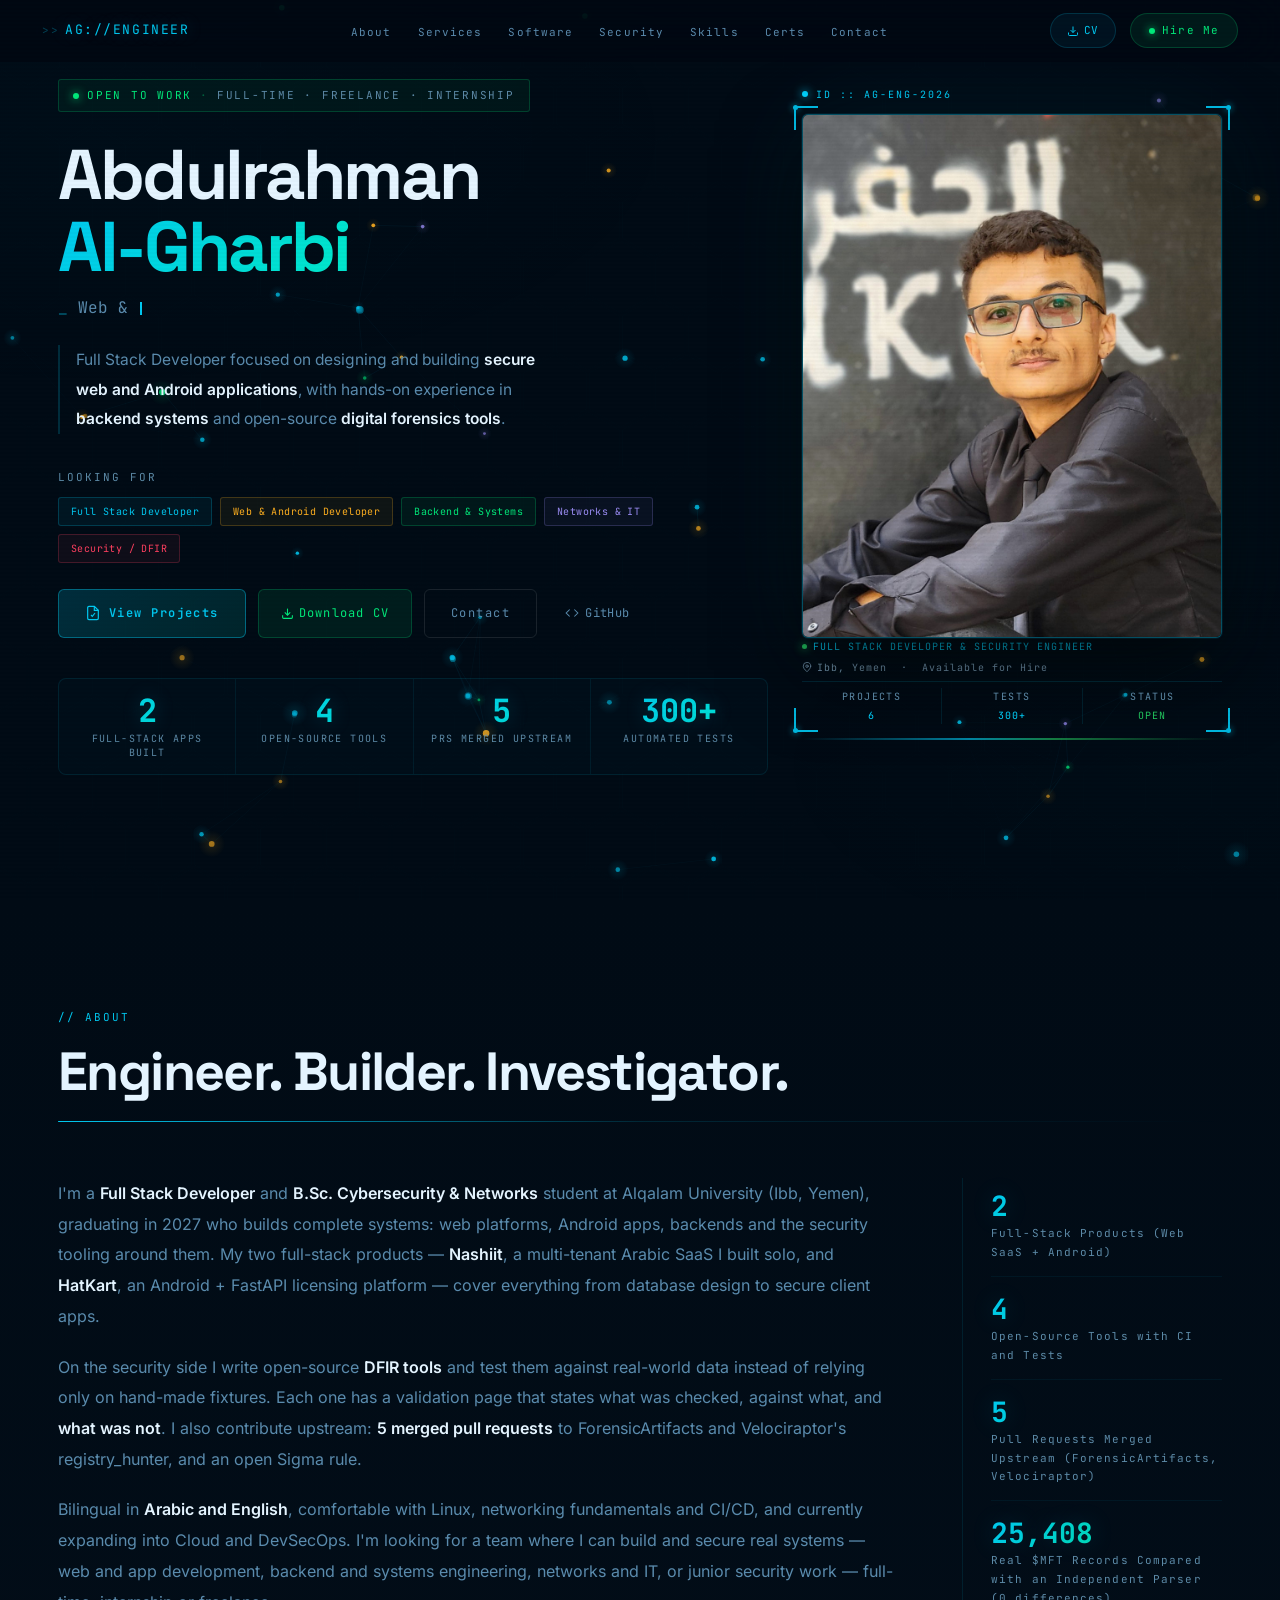
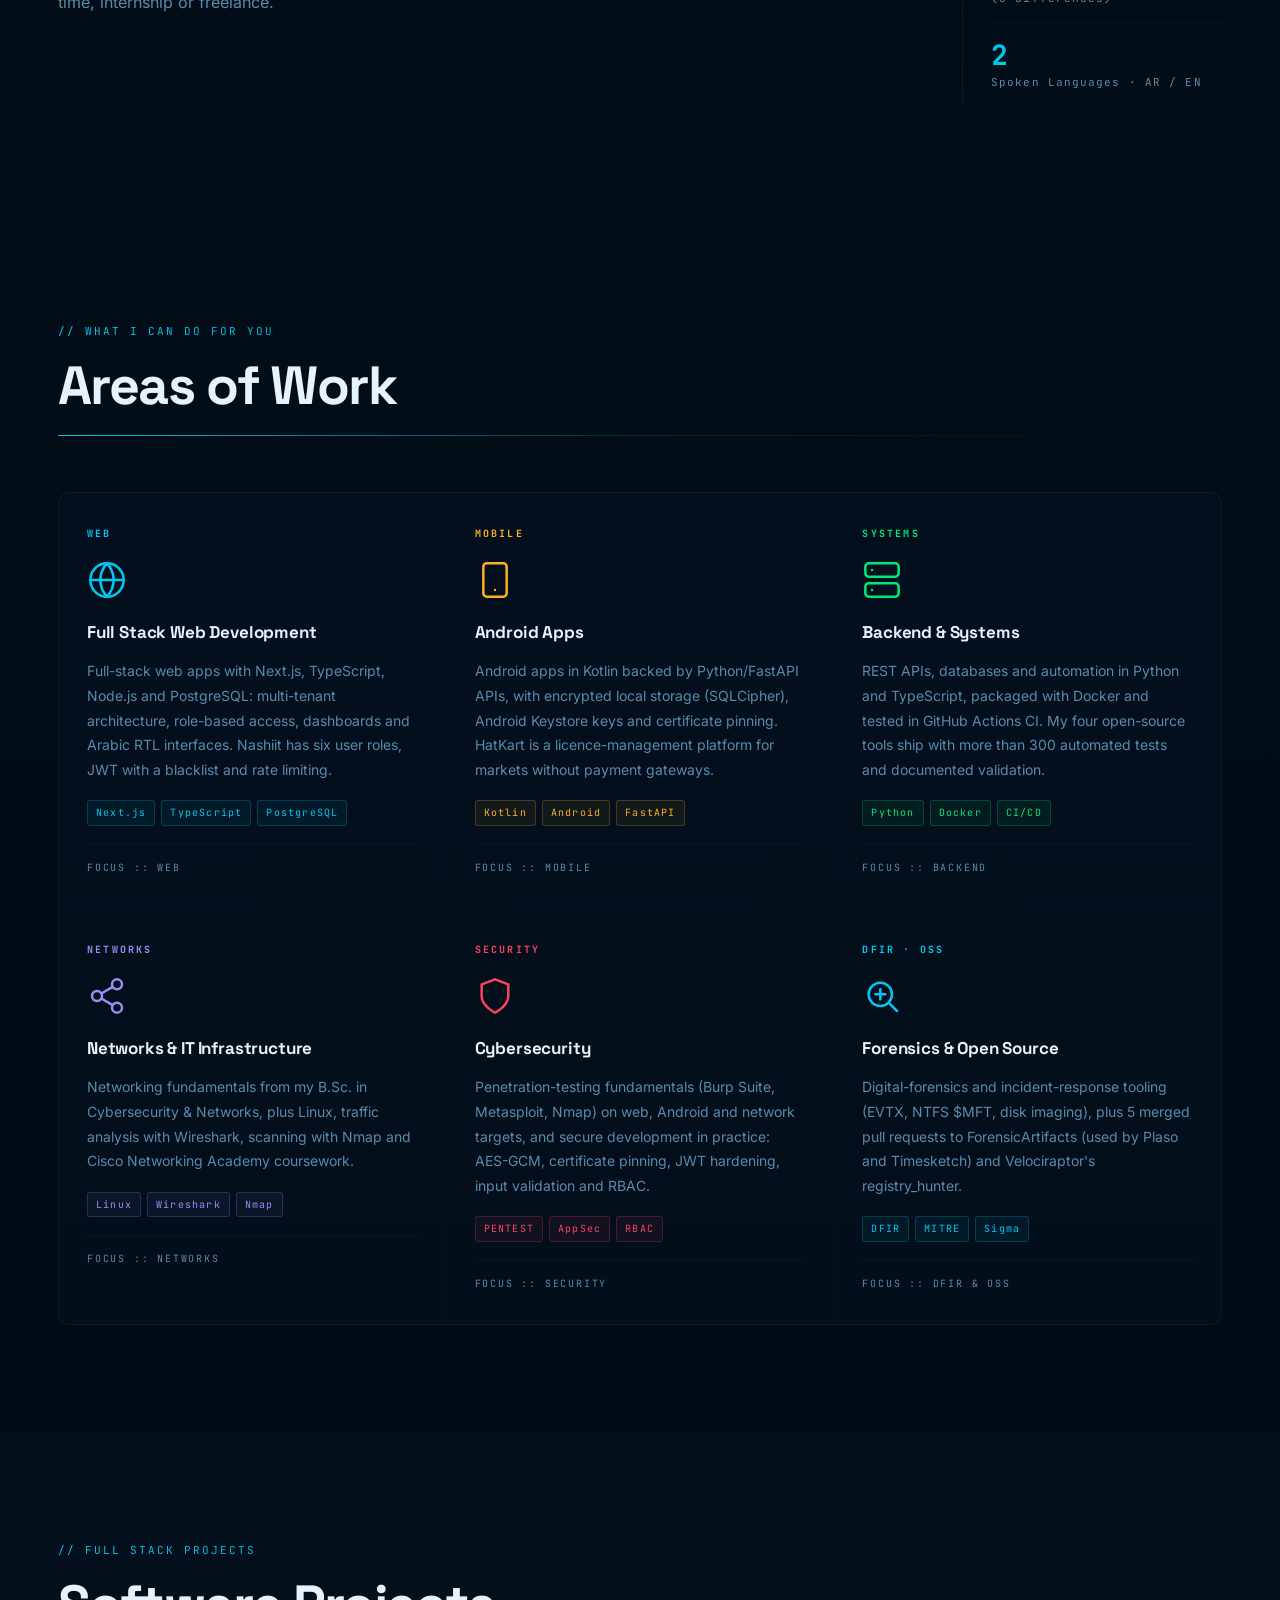
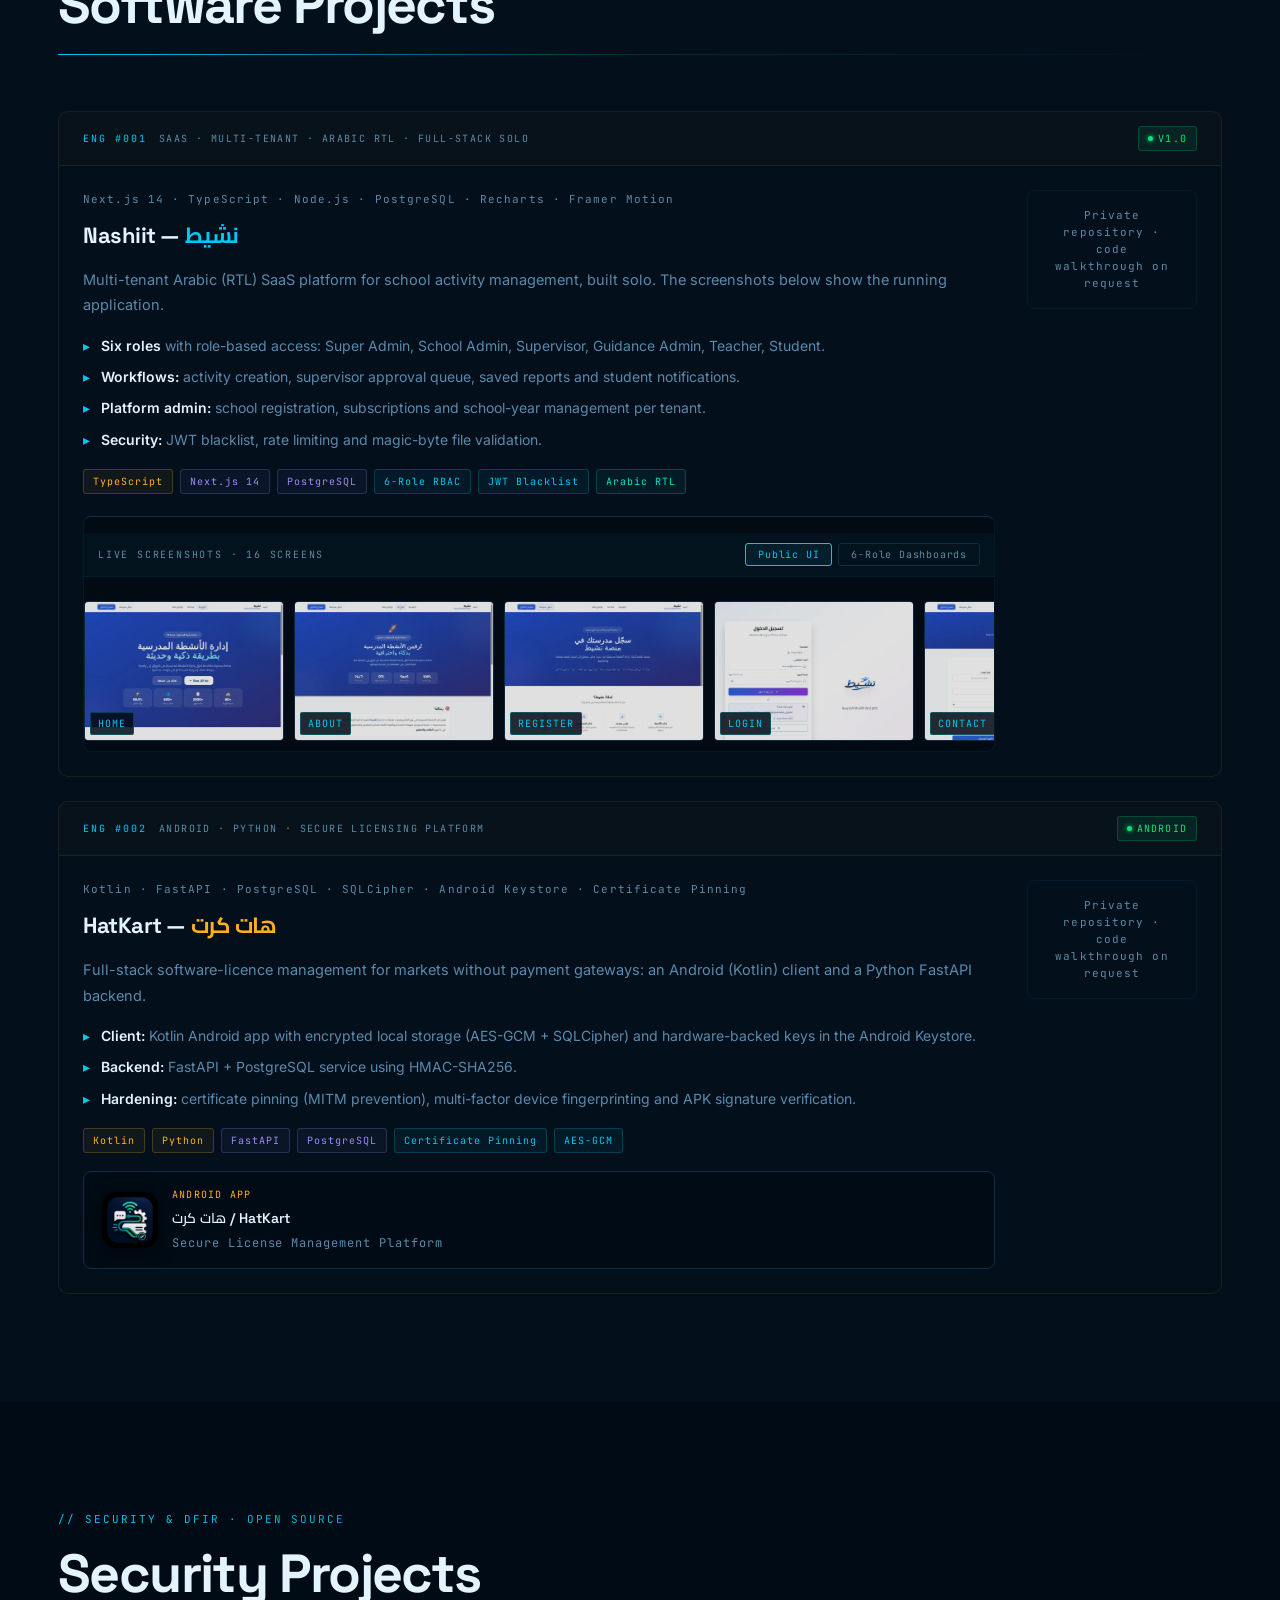
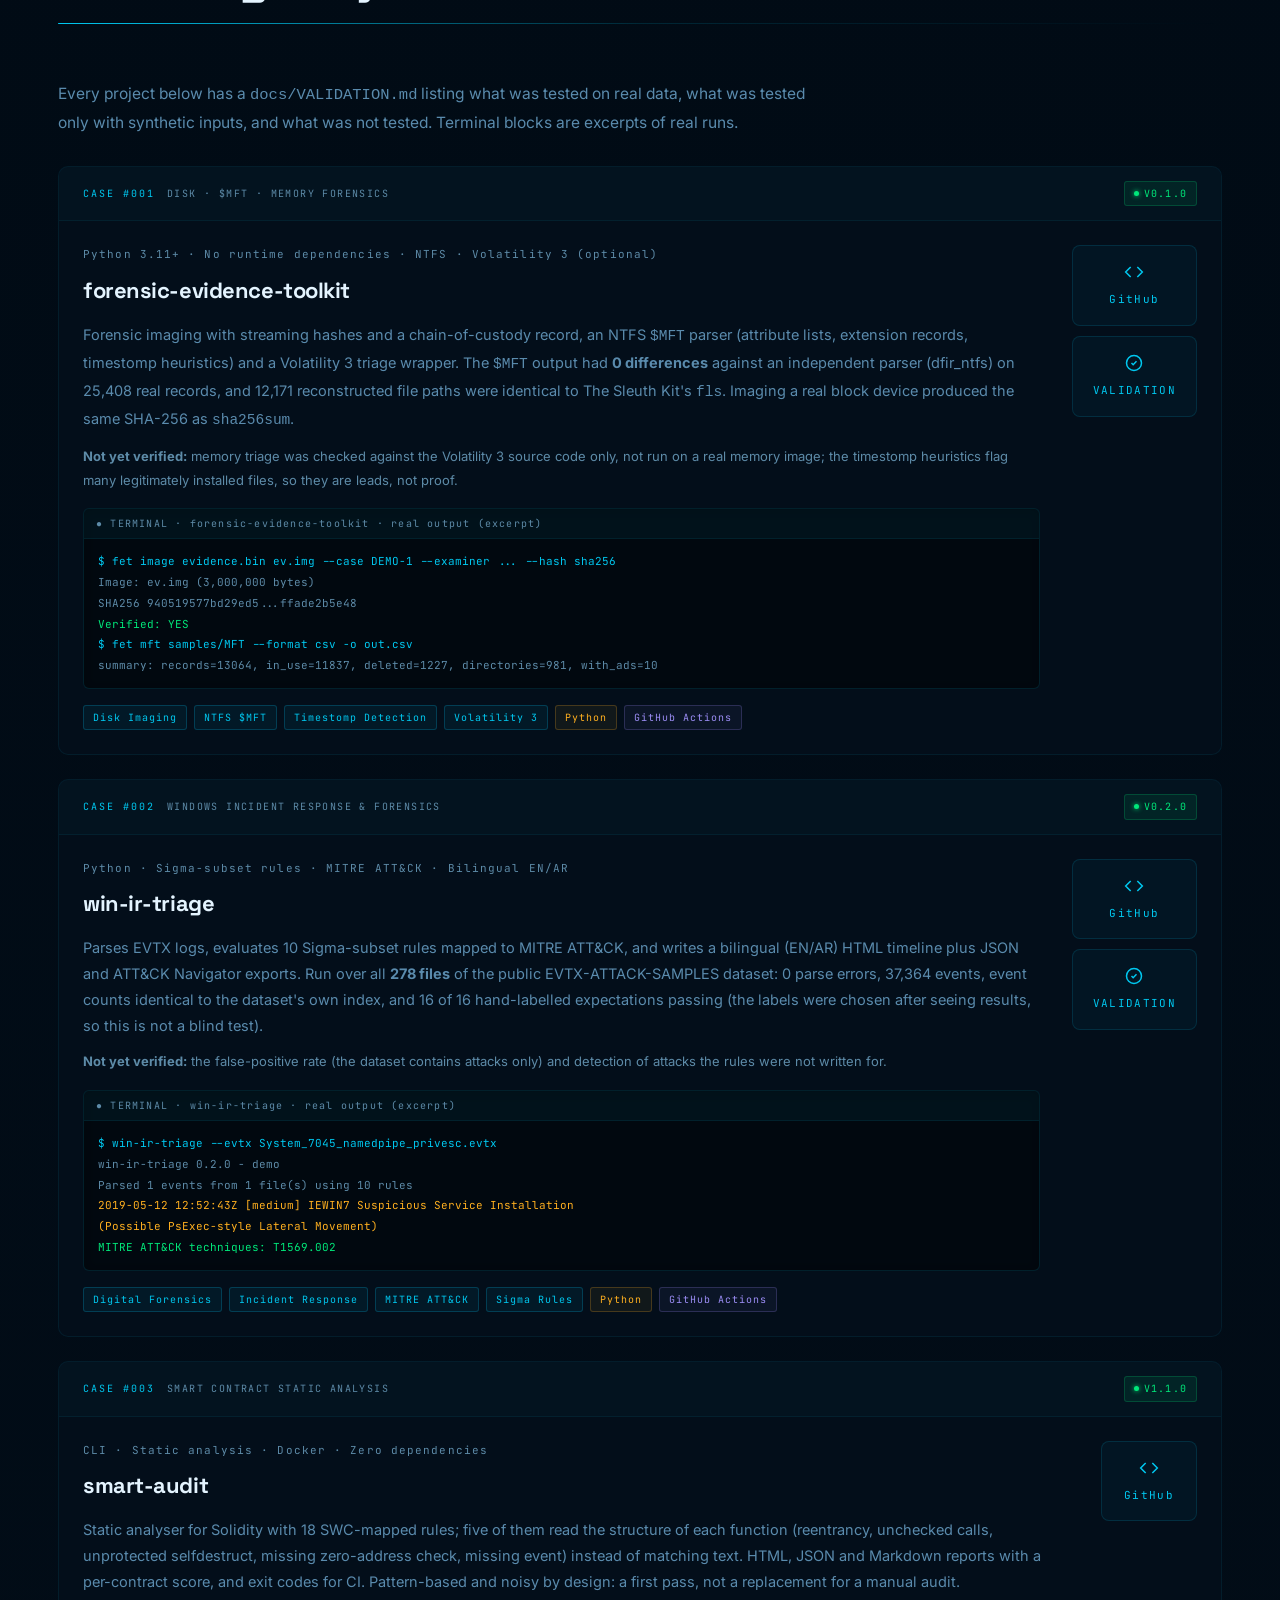
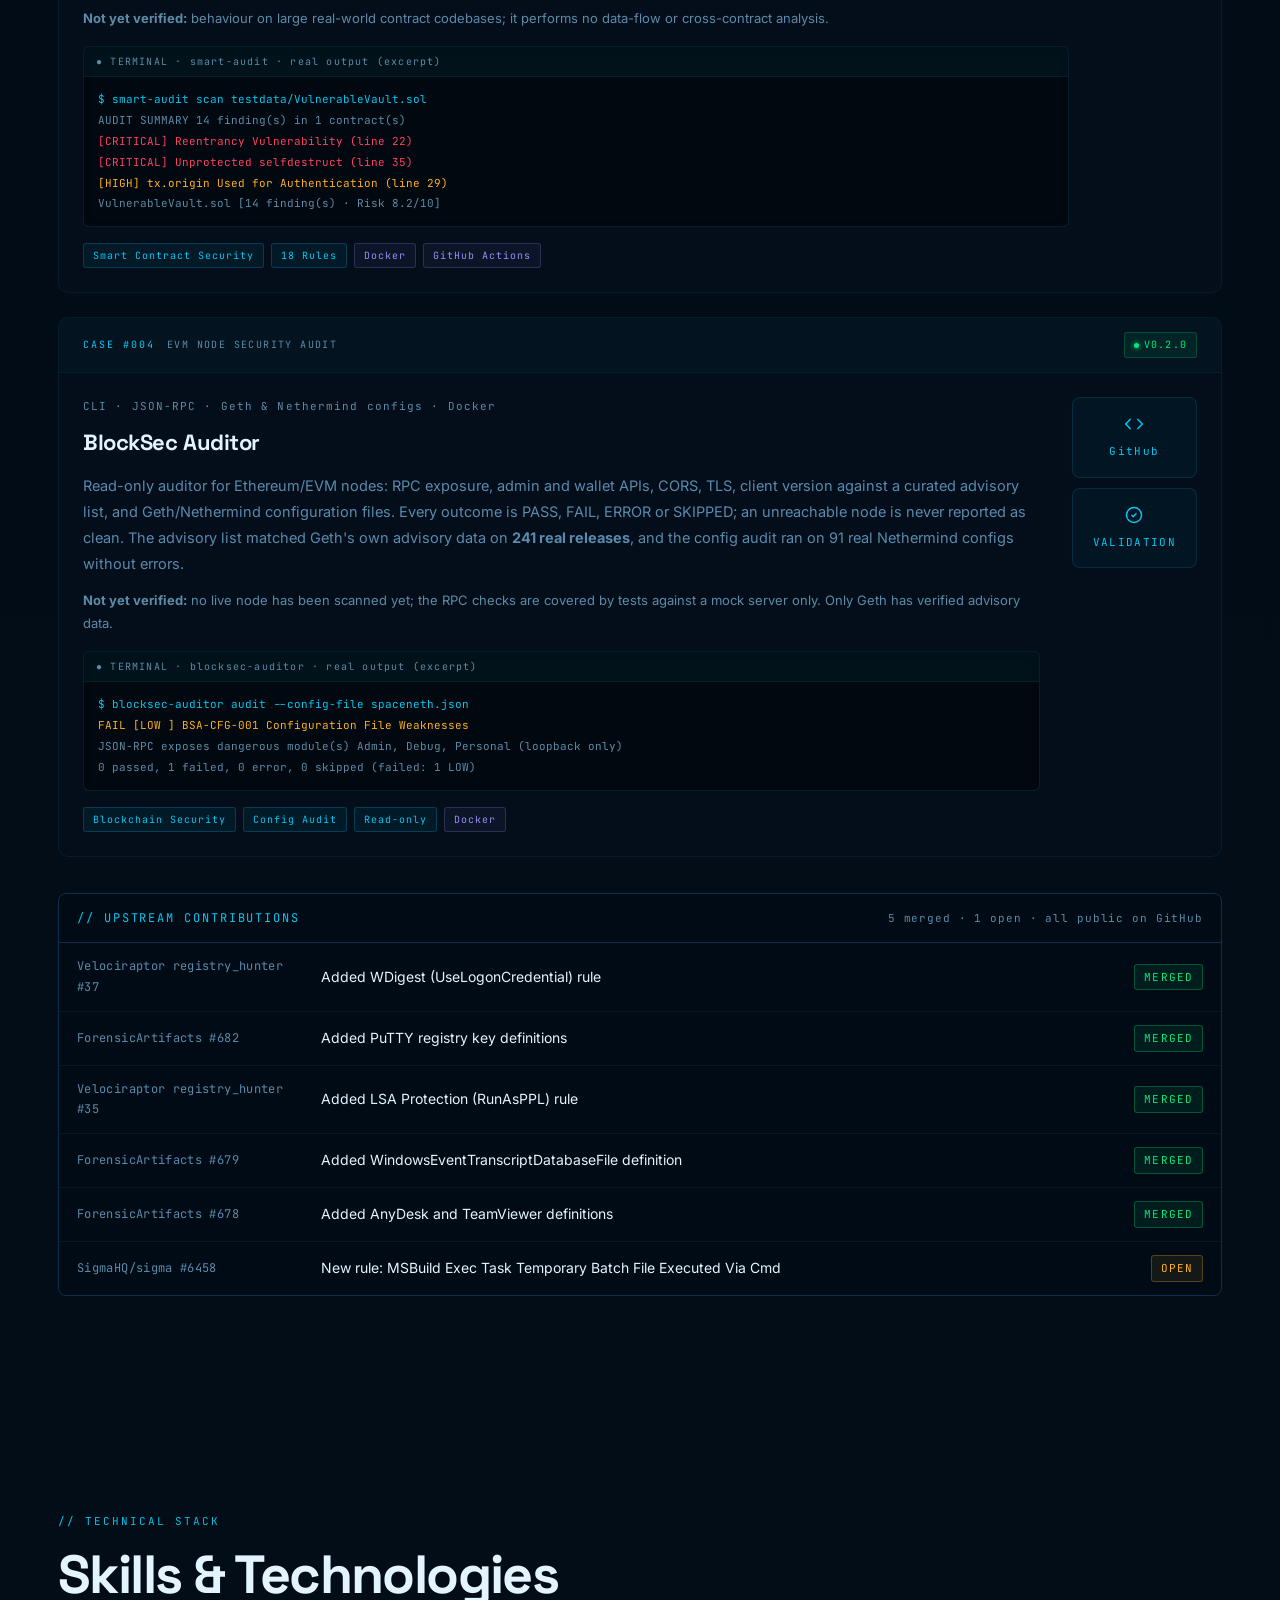
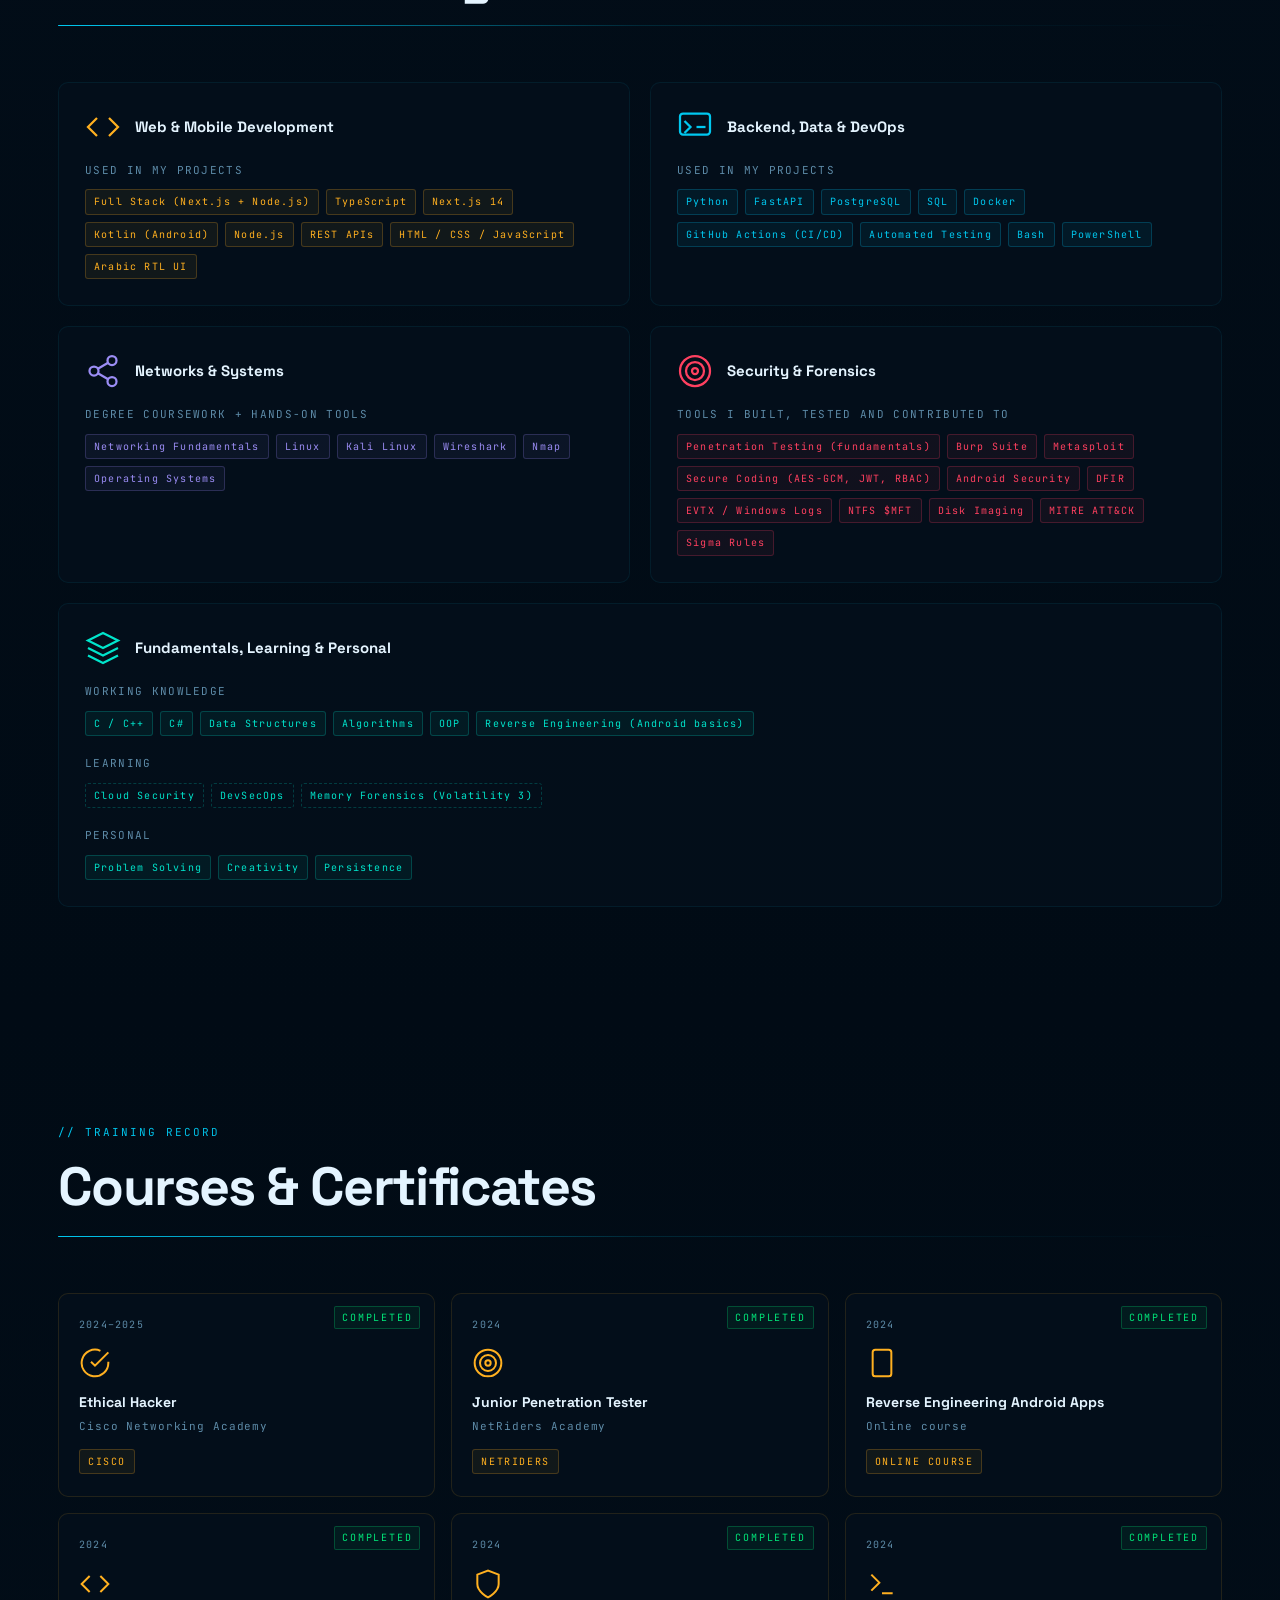
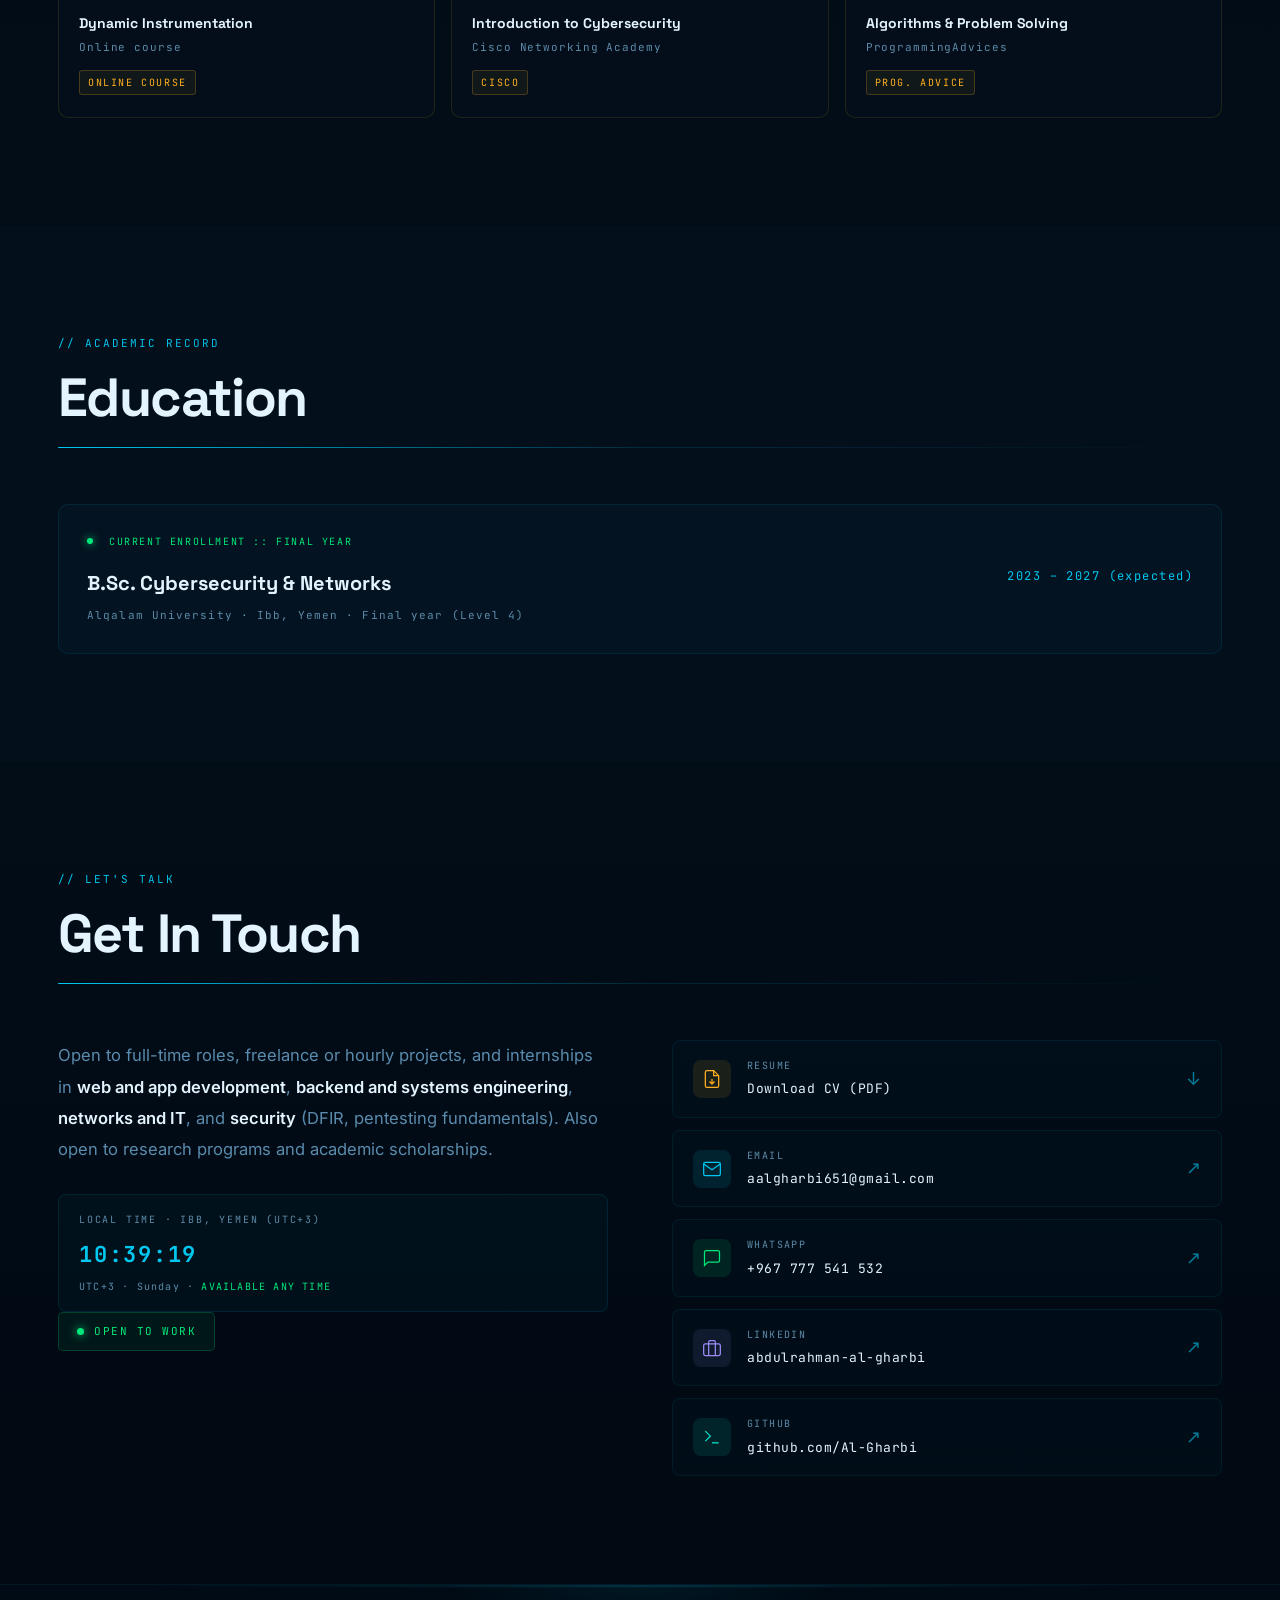
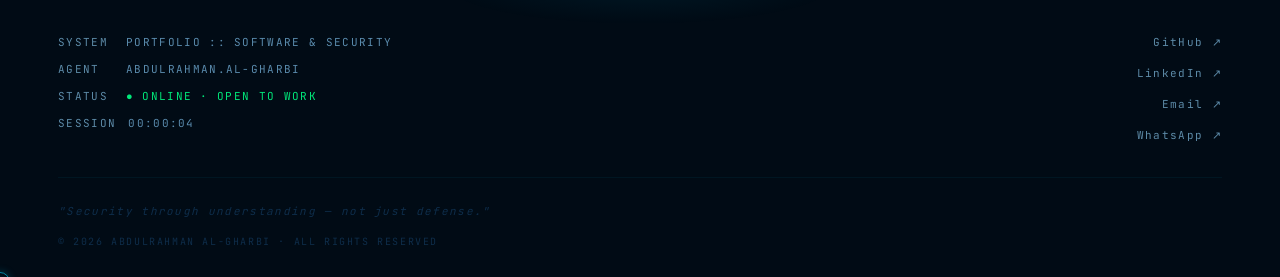
==== commit 65e9ce7d: "Add files via upload" ====
--- a/index.html
+++ b/index.html
@@ -194,25 +194,28 @@
           <span class="ptl-dot"></span>
           ID :: AG-ENG-2026
         </div>
-        <div class="pc-tl"></div>
-        <div class="pc-tr"></div>
-        <div class="pc-bl"></div>
-        <div class="pc-br"></div>
-        <div class="photo-inner">
-          <div class="photo-media">
-            <img src="images/photo-hero.jpg" alt="Portrait of Abdulrahman Al-Gharbi" width="1000" height="1250" decoding="async" fetchpriority="high">
-          </div>
-          <div class="photo-badge">
-            <div class="badge-role">
-              <span class="badge-role-dot"></span>
-              Full Stack Developer &amp; Security Engineer
+        <div class="photo-stage">
+          <div class="pc-tl"></div>
+          <div class="pc-tr"></div>
+          <div class="pc-bl"></div>
+          <div class="pc-br"></div>
+          <div class="photo-inner">
+            <div class="photo-media">
+              <img src="images/photo-hero.jpg" alt="Portrait of Abdulrahman Al-Gharbi" width="1000" height="1250" decoding="async" fetchpriority="high">
+              <div class="photo-scan" aria-hidden="true"></div>
             </div>
-            <div class="badge-loc"><svg viewBox="0 0 24 24" fill="none" stroke="currentColor" stroke-width="1.8" stroke-linecap="round" stroke-linejoin="round" class="badge-loc-ico" aria-hidden="true"><path d="M21 10c0 7-9 13-9 13S3 17 3 10a9 9 0 0 1 18 0z"/><circle cx="12" cy="10" r="3"/></svg> Ibb, Yemen &nbsp;·&nbsp; Available for Hire</div>
-            <div class="photo-hud-data">
-              <div class="phd-item"><span class="phd-k">PROJECTS</span><span class="phd-v">6</span></div>
-              <div class="phd-item"><span class="phd-k">TESTS</span><span class="phd-v">300+</span></div>
-              <div class="phd-item"><span class="phd-k">STATUS</span><span class="phd-v grn">OPEN</span></div>
-            </div>
+          </div>
+        </div>
+        <div class="photo-caption">
+          <div class="badge-role">
+            <span class="badge-role-dot"></span>
+            Full Stack Developer &amp; Security Engineer
+          </div>
+          <div class="badge-loc"><svg viewBox="0 0 24 24" fill="none" stroke="currentColor" stroke-width="1.8" stroke-linecap="round" stroke-linejoin="round" class="badge-loc-ico" aria-hidden="true"><path d="M21 10c0 7-9 13-9 13S3 17 3 10a9 9 0 0 1 18 0z"/><circle cx="12" cy="10" r="3"/></svg> Ibb, Yemen &nbsp;·&nbsp; Available for Hire</div>
+          <div class="photo-hud-data">
+            <div class="phd-item"><span class="phd-k">PROJECTS</span><span class="phd-v">6</span></div>
+            <div class="phd-item"><span class="phd-k">TESTS</span><span class="phd-v">300+</span></div>
+            <div class="phd-item"><span class="phd-k">STATUS</span><span class="phd-v grn">OPEN</span></div>
           </div>
         </div>
         <div class="photo-glow-bar"></div>
